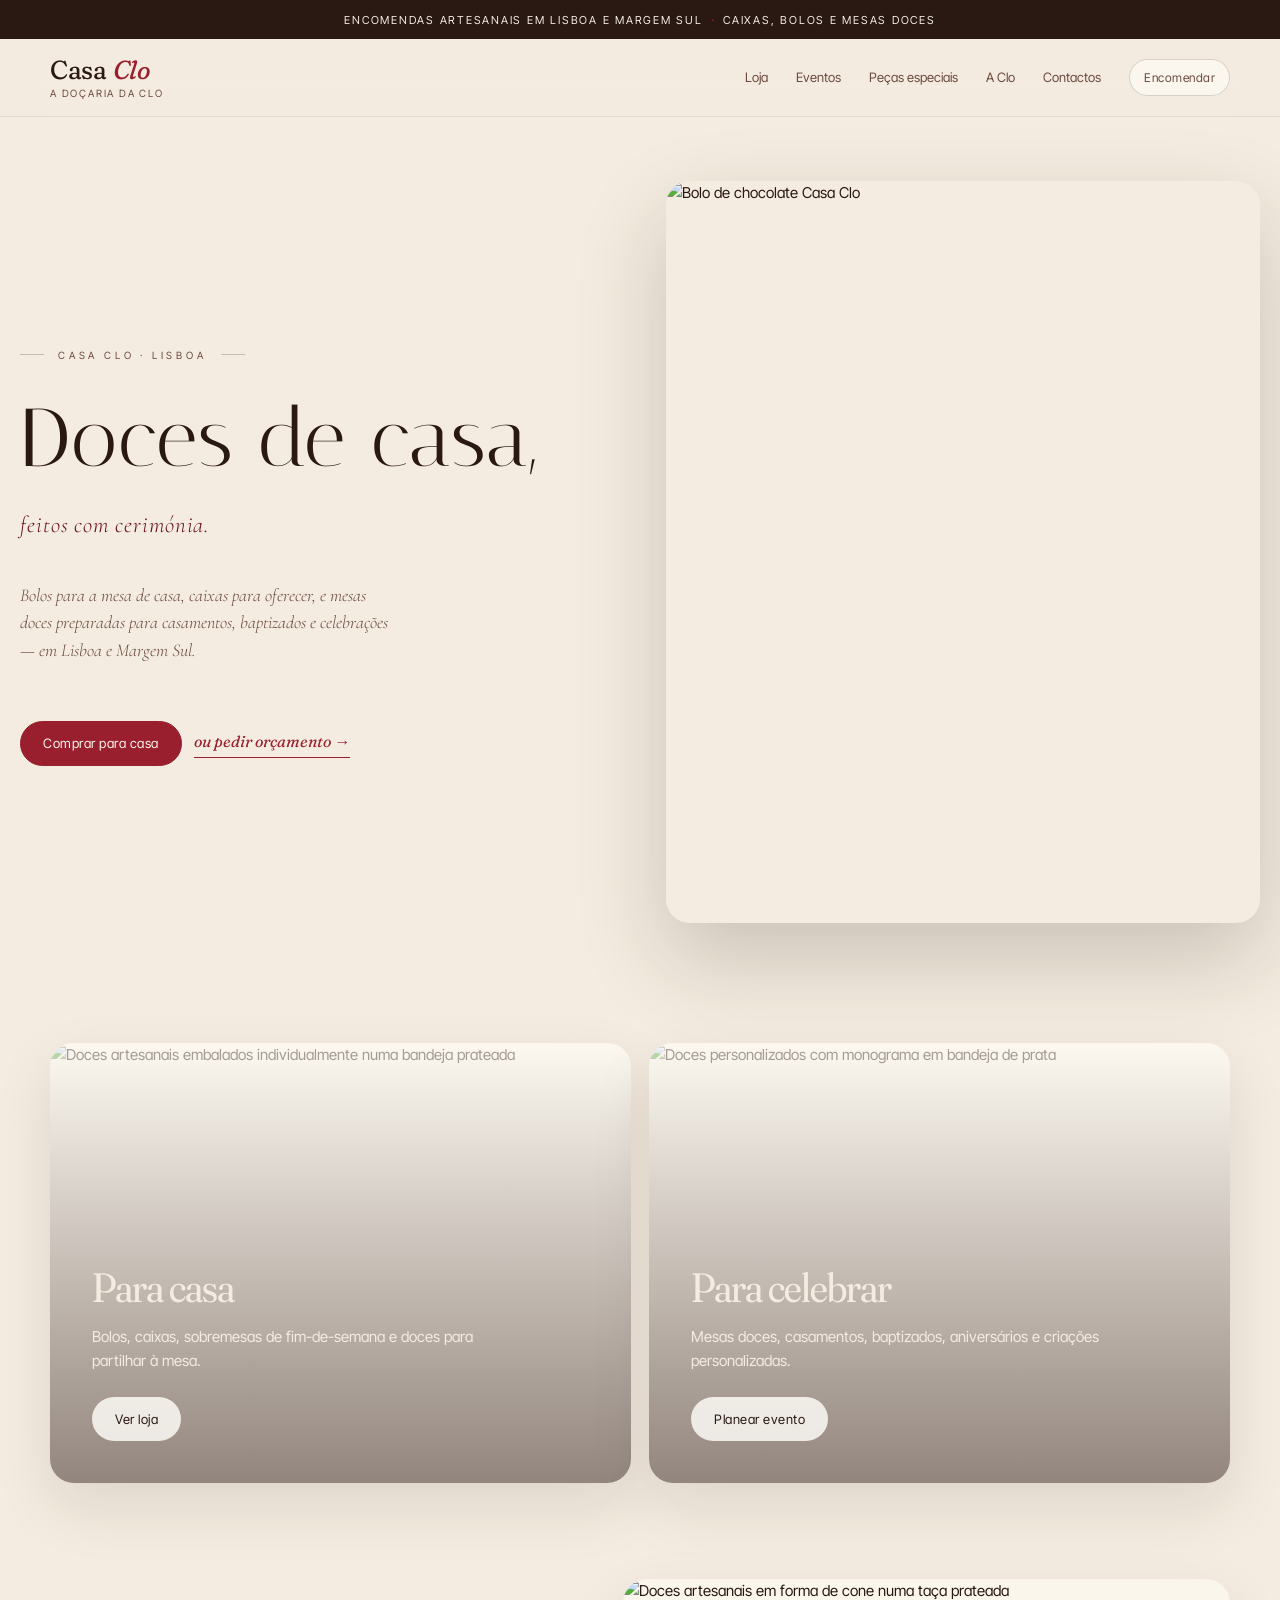
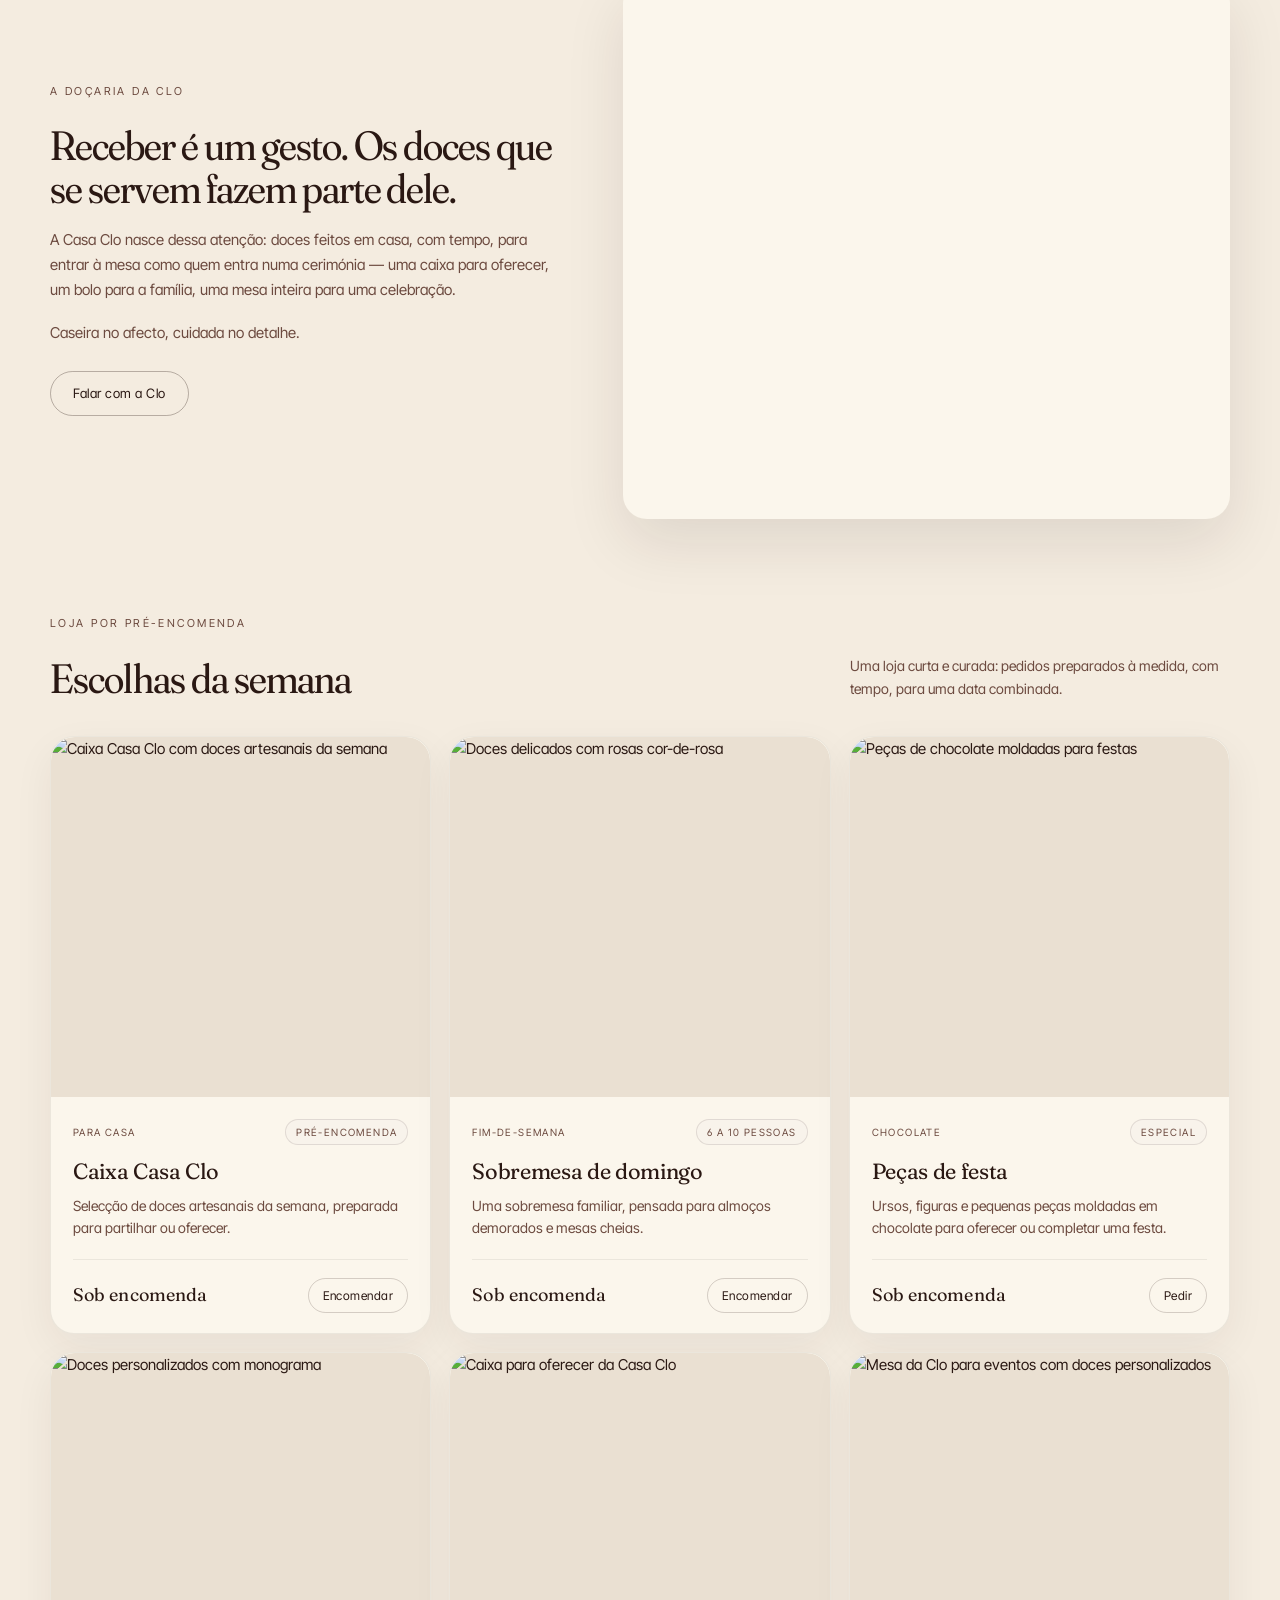
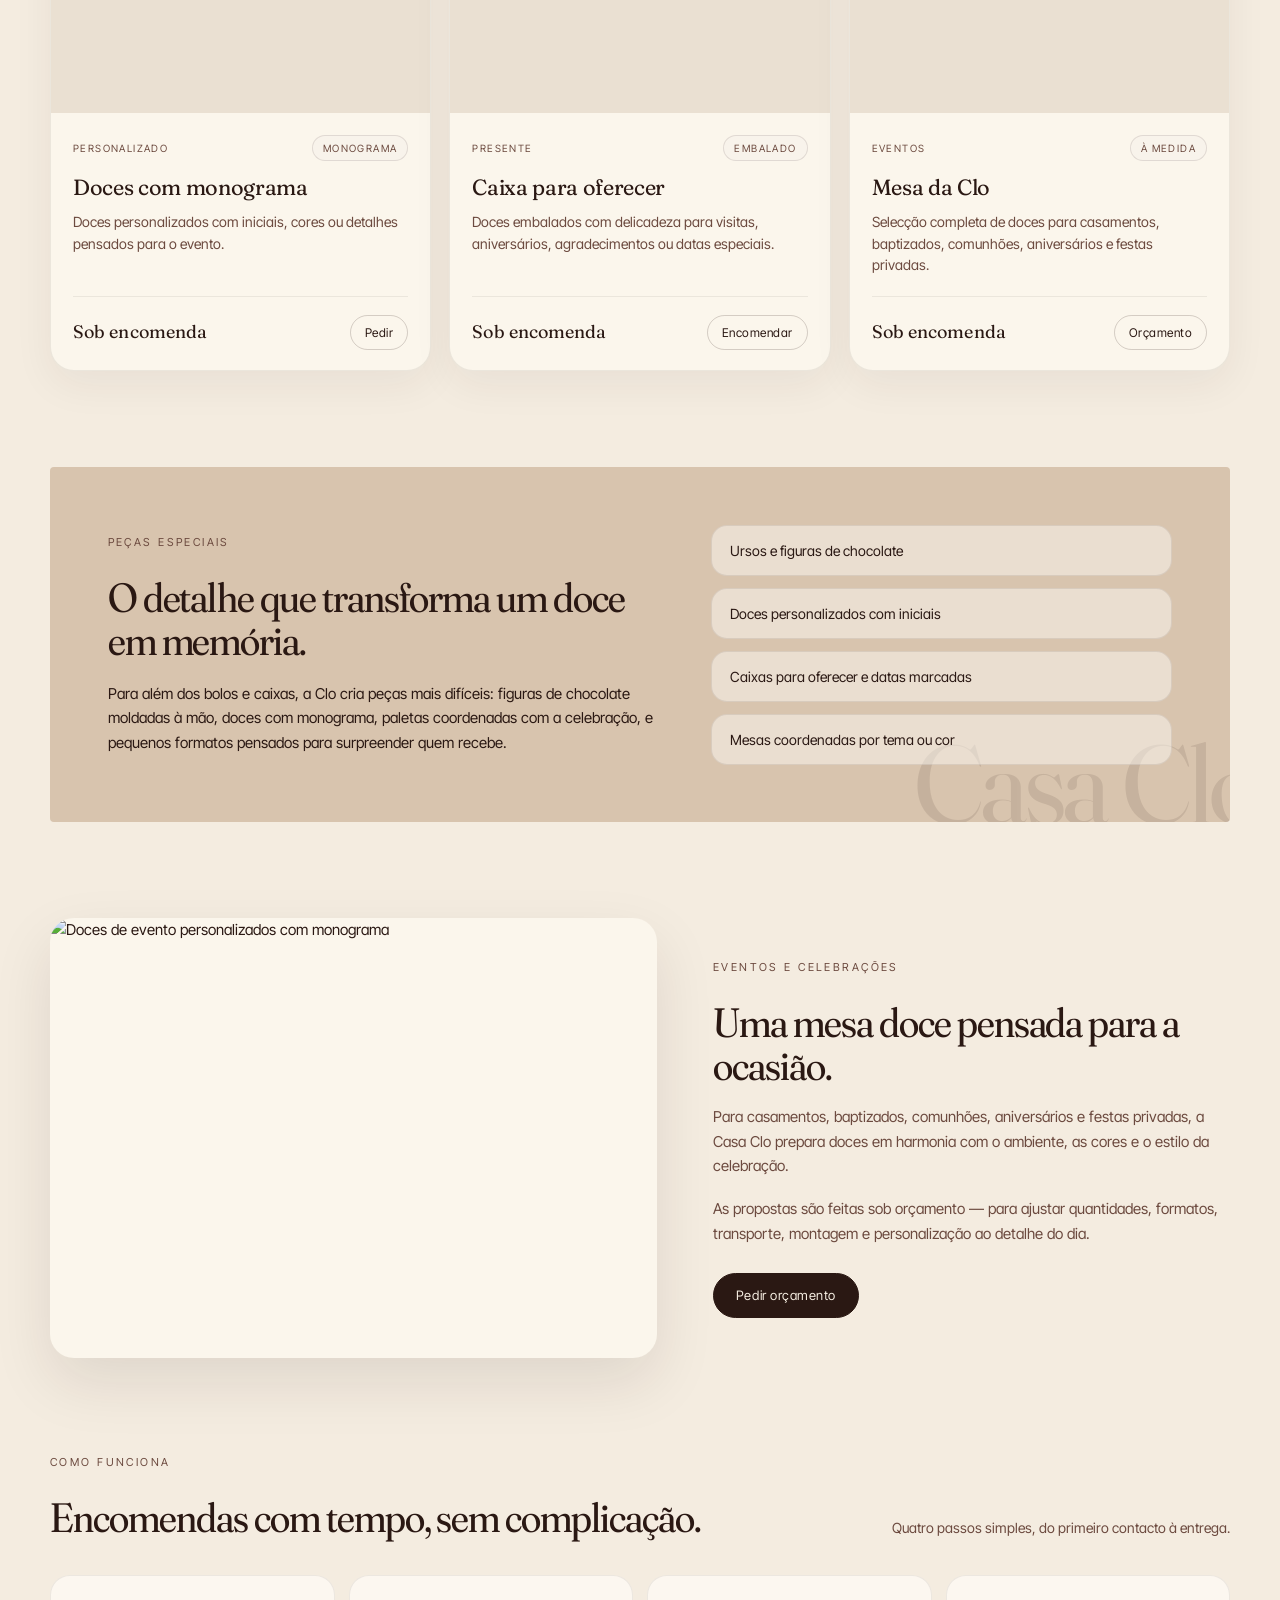
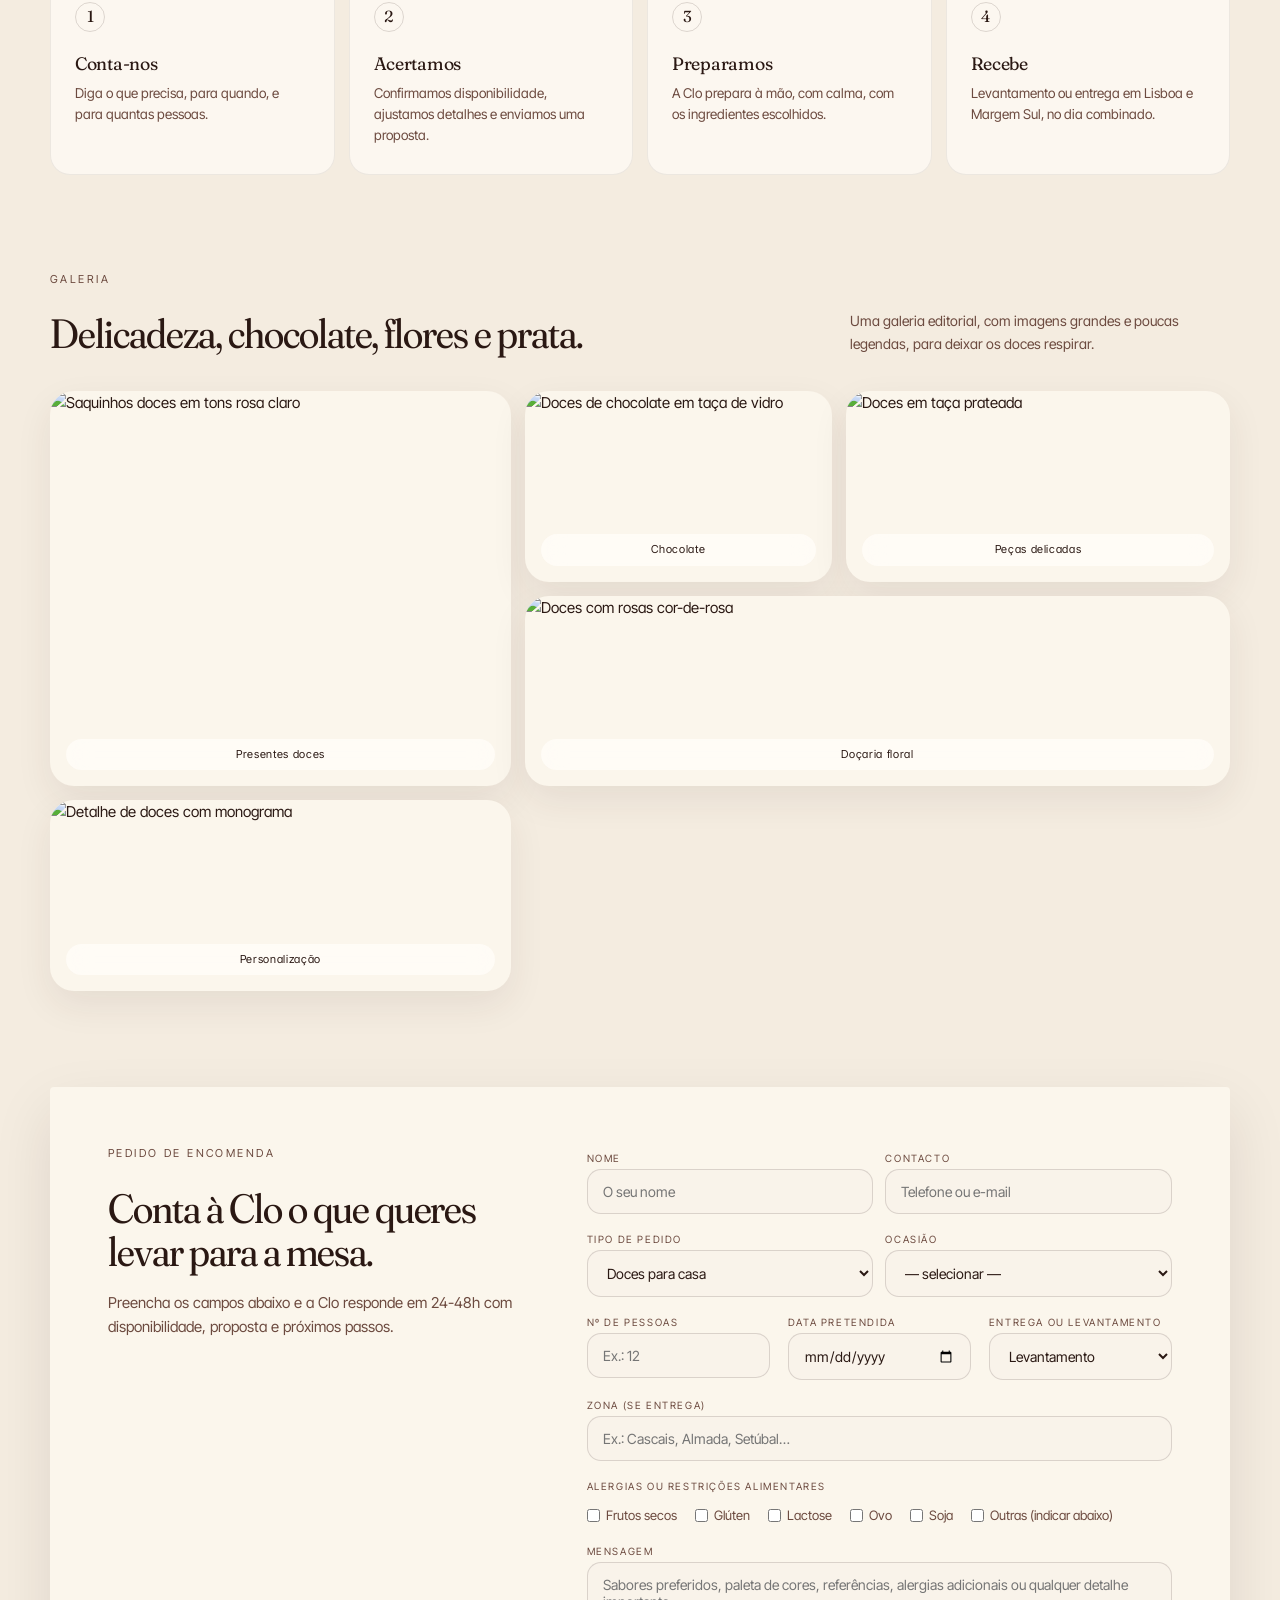
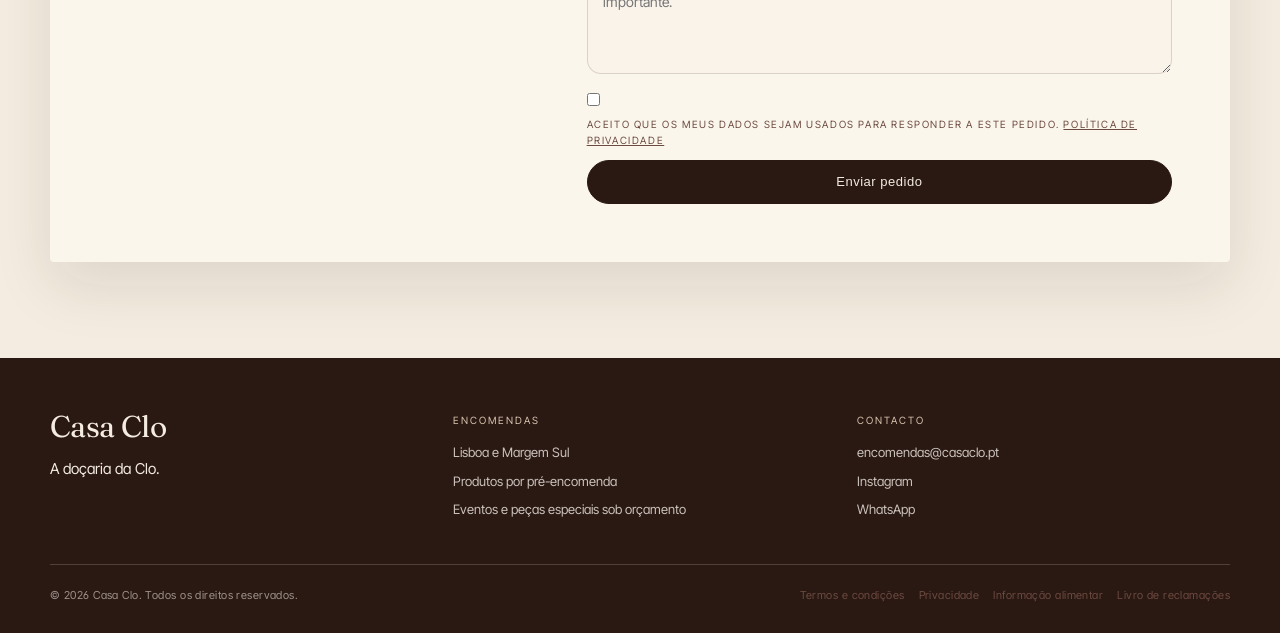
==== index.html @ b849bd3c "Add files via upload" ====
<!DOCTYPE html>
<html lang="pt-PT">
<head>
  <meta charset="utf-8">
  <meta name="viewport" content="width=device-width, initial-scale=1">
  <title>Casa Clo — Doces de casa, feitos com cerimónia</title>
  <meta name="description" content="Doces de casa, feitos com cerimónia. Bolos por encomenda, caixas para oferecer, mesas doces para casamentos e celebrações em Lisboa e Margem Sul.">

  <!-- Open Graph (partilha em redes sociais) -->
  <meta property="og:title" content="Casa Clo — Doces de casa, feitos com cerimónia">
  <meta property="og:description" content="Bolos, caixas e mesas doces preparadas com tempo, em Lisboa e Margem Sul.">
  <meta property="og:type" content="website">
  <meta property="og:image" content="images/img-01.jpg">

  <!-- Fontes (Google Fonts CDN — substitui o bundle de woff2 anterior) -->
  <link rel="preconnect" href="https://fonts.googleapis.com">
  <link rel="preconnect" href="https://fonts.gstatic.com" crossorigin>
  <link rel="stylesheet" href="https://fonts.googleapis.com/css2?family=Cormorant:ital,wght@0,300..700;1,300..700&family=Fraunces:ital,opsz,wght,SOFT@0,9..144,300..700,0..100;1,9..144,300..700,0..100&family=Inter+Tight:ital,wght@0,300..700;1,300..700&family=Italiana&display=swap">

  <!-- Folha de estilos -->
  <link rel="stylesheet" href="style.css">
</head>
<body>
  <div class="page">

    <!-- Top note: mensagem limpa e segura, sem "loja online a configurar" -->
    <div class="top-note">Encomendas artesanais em Lisboa e Margem Sul <em>·</em> caixas, bolos e mesas doces</div>

    <header>
      <nav class="nav" aria-label="Navegação principal">
        <a class="brand" href="#inicio" aria-label="Casa Clo">
          <strong>Casa <em>Clo</em></strong>
          <span>A doçaria da Clo</span>
        </a>
        <div class="menu" id="menu">
          <a href="#loja">Loja</a>
          <a href="#eventos">Eventos</a>
          <a href="#pecas">Peças especiais</a>
          <a href="#clo">A Clo</a>
          <a href="#contactos">Contactos</a>
          <a class="cart-pill" href="#contactos">Encomendar</a>
        </div>
        <button class="menu-toggle" id="menuToggle" aria-label="Abrir menu" aria-expanded="false" aria-controls="menu">Menu</button>
      </nav>
    </header>

    <main id="inicio">

      <!-- ============================================================
           HERO — novo posicionamento
           ============================================================ -->
      <section class="hero" aria-label="Casa Clo">
        <div class="hero-text">
          <div class="hero-headline">
            <div class="hero-eyebrow-row">
              <span class="rule"></span>
              <span>Casa Clo · Lisboa</span>
              <span class="rule"></span>
            </div>
            <h1>
              Doces de casa,
              <em>feitos com cerimónia.</em>
            </h1>
          </div>

          <div class="hero-body">
            <p class="hero-lead">Bolos para a mesa de casa, caixas para oferecer, e mesas doces preparadas para casamentos, baptizados e celebrações — em Lisboa e Margem Sul.</p>
            <div class="hero-actions">
              <a class="button primary" href="#loja">Comprar para casa</a>
              <a class="button link" href="#contactos">ou pedir orçamento →</a>
            </div>
          </div>
        </div>

        <div class="hero-image">
          <img alt="Bolo de chocolate Casa Clo" data-hero-img="1" src="images/img-01.jpg">
        </div>
      </section>

      <!-- ============================================================
           CAMINHOS PRINCIPAIS — Para casa / Para celebrar
           ============================================================ -->
      <section class="section intro-grid" aria-label="Caminhos principais">
        <article class="path-card">
          <img src="images/img-02.jpg" alt="Doces artesanais embalados individualmente numa bandeja prateada">
          <div class="path-content">
            <h2>Para casa</h2>
            <p>Bolos, caixas, sobremesas de fim-de-semana e doces para partilhar à mesa.</p>
            <a class="button" href="#loja">Ver loja</a>
          </div>
        </article>
        <article class="path-card">
          <img src="images/img-03.jpg" alt="Doces personalizados com monograma em bandeja de prata">
          <div class="path-content">
            <h2>Para celebrar</h2>
            <p>Mesas doces, casamentos, baptizados, aniversários e criações personalizadas.</p>
            <a class="button" href="#eventos">Planear evento</a>
          </div>
        </article>
      </section>

      <!-- ============================================================
           A CLO — texto reescrito (mais emocional, menos descritivo)
           ============================================================ -->
      <section class="section split" id="clo">
        <div class="text-block">
          <div class="eyebrow">A doçaria da Clo</div>
          <h2>Receber é um gesto. Os doces que se servem fazem parte dele.</h2>
          <p>
            A Casa Clo nasce dessa atenção: doces feitos em casa, com tempo, para entrar à mesa
            como quem entra numa cerimónia — uma caixa para oferecer, um bolo para a família,
            uma mesa inteira para uma celebração.
          </p>
          <p>
            Caseira no afecto, cuidada no detalhe.
          </p>
          <a class="button secondary" href="#contactos">Falar com a Clo</a>
        </div>
        <div class="image-frame">
          <img src="images/img-04.jpg" alt="Doces artesanais em forma de cone numa taça prateada">
        </div>
      </section>

      <!-- ============================================================
           LOJA — todos "Sob encomenda" + naming ajustado
           ============================================================ -->
      <section class="section shop" id="loja">
        <div class="section-heading">
          <div>
            <div class="eyebrow">Loja por pré-encomenda</div>
            <h2>Escolhas da semana</h2>
          </div>
          <p>
            Uma loja curta e curada: pedidos preparados à medida, com tempo, para uma data combinada.
          </p>
        </div>

        <div class="product-grid">

          <!-- Caixa Casa Clo -->
          <article class="product-card">
            <div class="product-image">
              <img src="images/img-05.jpg" alt="Caixa Casa Clo com doces artesanais da semana">
            </div>
            <div class="product-body">
              <div class="product-topline"><span>Para casa</span><span class="tag">Pré-encomenda</span></div>
              <h3>Caixa Casa Clo</h3>
              <p>Selecção de doces artesanais da semana, preparada para partilhar ou oferecer.</p>
              <div class="product-meta">
                <span class="price">Sob encomenda</span>
                <a class="mini-button" href="#contactos">Encomendar</a>
              </div>
            </div>
          </article>

          <!-- Sobremesa de domingo -->
          <article class="product-card">
            <div class="product-image">
              <img src="images/img-06.jpg" alt="Doces delicados com rosas cor-de-rosa">
            </div>
            <div class="product-body">
              <div class="product-topline"><span>Fim-de-semana</span><span class="tag">6 a 10 pessoas</span></div>
              <h3>Sobremesa de domingo</h3>
              <p>Uma sobremesa familiar, pensada para almoços demorados e mesas cheias.</p>
              <div class="product-meta">
                <span class="price">Sob encomenda</span>
                <a class="mini-button" href="#contactos">Encomendar</a>
              </div>
            </div>
          </article>

          <!-- Peças de festa (era "Peças de chocolate") -->
          <article class="product-card">
            <div class="product-image">
              <img src="images/img-07.jpg" alt="Peças de chocolate moldadas para festas">
            </div>
            <div class="product-body">
              <div class="product-topline"><span>Chocolate</span><span class="tag">Especial</span></div>
              <h3>Peças de festa</h3>
              <p>Ursos, figuras e pequenas peças moldadas em chocolate para oferecer ou completar uma festa.</p>
              <div class="product-meta">
                <span class="price">Sob encomenda</span>
                <a class="mini-button" href="#contactos">Pedir</a>
              </div>
            </div>
          </article>

          <!-- Doces com monograma -->
          <article class="product-card">
            <div class="product-image">
              <img src="images/img-08.jpg" alt="Doces personalizados com monograma">
            </div>
            <div class="product-body">
              <div class="product-topline"><span>Personalizado</span><span class="tag">Monograma</span></div>
              <h3>Doces com monograma</h3>
              <p>Doces personalizados com iniciais, cores ou detalhes pensados para o evento.</p>
              <div class="product-meta">
                <span class="price">Sob encomenda</span>
                <a class="mini-button" href="#contactos">Pedir</a>
              </div>
            </div>
          </article>

          <!-- Caixa para oferecer (era "Caixa presente") -->
          <article class="product-card">
            <div class="product-image">
              <img src="images/img-09.jpg" alt="Caixa para oferecer da Casa Clo">
            </div>
            <div class="product-body">
              <div class="product-topline"><span>Presente</span><span class="tag">Embalado</span></div>
              <h3>Caixa para oferecer</h3>
              <p>Doces embalados com delicadeza para visitas, aniversários, agradecimentos ou datas especiais.</p>
              <div class="product-meta">
                <span class="price">Sob encomenda</span>
                <a class="mini-button" href="#contactos">Encomendar</a>
              </div>
            </div>
          </article>

          <!-- Mesa da Clo (era "Mesa doce") -->
          <article class="product-card">
            <div class="product-image">
              <img src="images/img-10.jpg" alt="Mesa da Clo para eventos com doces personalizados">
            </div>
            <div class="product-body">
              <div class="product-topline"><span>Eventos</span><span class="tag">À medida</span></div>
              <h3>Mesa da Clo</h3>
              <p>Selecção completa de doces para casamentos, baptizados, comunhões, aniversários e festas privadas.</p>
              <div class="product-meta">
                <span class="price">Sob encomenda</span>
                <a class="mini-button" href="#contactos">Orçamento</a>
              </div>
            </div>
          </article>

        </div>
      </section>

      <!-- ============================================================
           PEÇAS ESPECIAIS — diferenciador estratégico
           ============================================================ -->
      <section class="section quote-card" id="pecas">
        <div>
          <div class="eyebrow">Peças especiais</div>
          <h2>O detalhe que transforma um doce em memória.</h2>
          <p>
            Para além dos bolos e caixas, a Clo cria peças mais difíceis: figuras de chocolate moldadas à mão,
            doces com monograma, paletas coordenadas com a celebração, e pequenos formatos pensados para
            surpreender quem recebe.
          </p>
        </div>
        <div class="quote-list" aria-label="Tipos de peças especiais">
          <div>Ursos e figuras de chocolate</div>
          <div>Doces personalizados com iniciais</div>
          <div>Caixas para oferecer e datas marcadas</div>
          <div>Mesas coordenadas por tema ou cor</div>
        </div>
      </section>

      <!-- ============================================================
           EVENTOS — tom mais premium ("para a ocasião")
           ============================================================ -->
      <section class="section split reverse" id="eventos">
        <div class="image-frame small">
          <img src="images/img-11.jpg" alt="Doces de evento personalizados com monograma">
        </div>
        <div class="text-block">
          <div class="eyebrow">Eventos e celebrações</div>
          <h2>Uma mesa doce pensada para a ocasião.</h2>
          <p>
            Para casamentos, baptizados, comunhões, aniversários e festas privadas, a Casa Clo prepara doces
            em harmonia com o ambiente, as cores e o estilo da celebração.
          </p>
          <p>
            As propostas são feitas sob orçamento — para ajustar quantidades, formatos, transporte,
            montagem e personalização ao detalhe do dia.
          </p>
          <a class="button primary" href="#contactos">Pedir orçamento</a>
        </div>
      </section>

      <!-- ============================================================
           PROCESSO — linguagem mais natural
           ============================================================ -->
      <section class="section process">
        <div class="section-heading">
          <div>
            <div class="eyebrow">Como funciona</div>
            <h2>Encomendas com tempo, sem complicação.</h2>
          </div>
          <p>Quatro passos simples, do primeiro contacto à entrega.</p>
        </div>
        <div class="steps">
          <article class="step">
            <span>1</span>
            <h3>Conta-nos</h3>
            <p>Diga o que precisa, para quando, e para quantas pessoas.</p>
          </article>
          <article class="step">
            <span>2</span>
            <h3>Acertamos</h3>
            <p>Confirmamos disponibilidade, ajustamos detalhes e enviamos uma proposta.</p>
          </article>
          <article class="step">
            <span>3</span>
            <h3>Preparamos</h3>
            <p>A Clo prepara à mão, com calma, com os ingredientes escolhidos.</p>
          </article>
          <article class="step">
            <span>4</span>
            <h3>Recebe</h3>
            <p>Levantamento ou entrega em Lisboa e Margem Sul, no dia combinado.</p>
          </article>
        </div>
      </section>

      <!-- ============================================================
           GALERIA
           ============================================================ -->
      <section class="section gallery" aria-label="Galeria">
        <div class="section-heading">
          <div>
            <div class="eyebrow">Galeria</div>
            <h2>Delicadeza, chocolate, flores e prata.</h2>
          </div>
          <p>Uma galeria editorial, com imagens grandes e poucas legendas, para deixar os doces respirar.</p>
        </div>
        <div class="gallery-grid">
          <figure>
            <img src="images/img-12.jpg" alt="Saquinhos doces em tons rosa claro">
            <figcaption>Presentes doces</figcaption>
          </figure>
          <figure>
            <img src="images/img-13.jpg" alt="Doces de chocolate em taça de vidro">
            <figcaption>Chocolate</figcaption>
          </figure>
          <figure>
            <img src="images/img-14.jpg" alt="Doces em taça prateada">
            <figcaption>Peças delicadas</figcaption>
          </figure>
          <figure>
            <img src="images/img-15.jpg" alt="Doces com rosas cor-de-rosa">
            <figcaption>Doçaria floral</figcaption>
          </figure>
          <figure>
            <img src="images/img-16.jpg" alt="Detalhe de doces com monograma">
            <figcaption>Personalização</figcaption>
          </figure>
        </div>
      </section>

      <!-- ============================================================
           FORMULÁRIO COMPLETO — agora com todos os campos críticos
           ============================================================ -->
      <section class="section newsletter" id="contactos">
        <div>
          <div class="eyebrow">Pedido de encomenda</div>
          <h2>Conta à Clo o que queres levar para a mesa.</h2>
          <p>
            Preencha os campos abaixo e a Clo responde em 24-48h com disponibilidade, proposta e próximos passos.
          </p>
        </div>

        <form class="form" id="orderForm">
          <!-- Linha 1: contacto -->
          <div class="form-row">
            <div>
              <label for="nome">Nome</label>
              <input id="nome" name="nome" type="text" placeholder="O seu nome" required>
            </div>
            <div>
              <label for="contacto">Contacto</label>
              <input id="contacto" name="contacto" type="text" placeholder="Telefone ou e-mail" required>
            </div>
          </div>

          <!-- Linha 2: tipo + ocasião -->
          <div class="form-row">
            <div>
              <label for="tipo">Tipo de pedido</label>
              <select id="tipo" name="tipo" required>
                <option value="casa">Doces para casa</option>
                <option value="presente">Caixa para oferecer</option>
                <option value="evento">Doces para evento</option>
                <option value="especial">Peça especial / personalizada</option>
              </select>
            </div>
            <div>
              <label for="ocasiao">Ocasião</label>
              <select id="ocasiao" name="ocasiao">
                <option value="">— selecionar —</option>
                <option>Sem ocasião específica</option>
                <option>Aniversário</option>
                <option>Casamento</option>
                <option>Baptizado / comunhão</option>
                <option>Jantar / almoço</option>
                <option>Evento corporativo</option>
                <option>Outro</option>
              </select>
            </div>
          </div>

          <!-- Linha 3 (3 colunas): nº pessoas + data + entrega -->
          <div class="form-row-3">
            <div>
              <label for="pessoas">Nº de pessoas</label>
              <input id="pessoas" name="pessoas" type="number" min="1" placeholder="Ex.: 12">
            </div>
            <div>
              <label for="data">Data pretendida</label>
              <input id="data" name="data" type="date">
            </div>
            <div>
              <label for="entrega">Entrega ou levantamento</label>
              <select id="entrega" name="entrega">
                <option>Levantamento</option>
                <option>Entrega — Lisboa</option>
                <option>Entrega — Margem Sul</option>
                <option>A combinar</option>
              </select>
            </div>
          </div>

          <!-- Zona -->
          <div>
            <label for="zona">Zona (se entrega)</label>
            <input id="zona" name="zona" type="text" placeholder="Ex.: Cascais, Almada, Setúbal…">
          </div>

          <!-- Alergias / restrições -->
          <div>
            <label>Alergias ou restrições alimentares</label>
            <div class="checkbox-group" role="group" aria-label="Alergénios a evitar">
              <label><input type="checkbox" name="alergias" value="frutos-secos"> Frutos secos</label>
              <label><input type="checkbox" name="alergias" value="gluten"> Glúten</label>
              <label><input type="checkbox" name="alergias" value="lactose"> Lactose</label>
              <label><input type="checkbox" name="alergias" value="ovo"> Ovo</label>
              <label><input type="checkbox" name="alergias" value="soja"> Soja</label>
              <label><input type="checkbox" name="alergias" value="outras"> Outras (indicar abaixo)</label>
            </div>
          </div>

          <!-- Mensagem livre -->
          <div>
            <label for="mensagem">Mensagem</label>
            <textarea id="mensagem" name="mensagem" placeholder="Sabores preferidos, paleta de cores, referências, alergias adicionais ou qualquer detalhe importante."></textarea>
          </div>

          <!-- RGPD / consentimento -->
          <div>
            <label class="checkbox-group" style="margin-top: 0;">
              <input type="checkbox" name="rgpd" required>
              <span>Aceito que os meus dados sejam usados para responder a este pedido. <a href="privacidade.html" style="text-decoration: underline;">Política de privacidade</a></span>
            </label>
          </div>

          <button type="submit" class="button primary">Enviar pedido</button>

          <p class="form-note" id="formStatus" hidden></p>
        </form>
      </section>
    </main>

    <!-- ============================================================
         FOOTER — agora com links legais (placeholders)
         ============================================================ -->
    <footer>
      <div class="footer-inner">
        <div>
          <div class="footer-brand">Casa Clo</div>
          <p>A doçaria da Clo.</p>
        </div>
        <div class="footer-col">
          <h4>Encomendas</h4>
          <p>Lisboa e Margem Sul</p>
          <p>Produtos por pré-encomenda</p>
          <p>Eventos e peças especiais sob orçamento</p>
        </div>
        <div class="footer-col">
          <h4>Contacto</h4>
          <!-- TODO: substituir pelos contactos reais -->
          <a href="mailto:encomendas@casaclo.pt">encomendas@casaclo.pt</a>
          <a href="https://instagram.com/casaclo" target="_blank" rel="noopener">Instagram</a>
          <a href="https://wa.me/351000000000" target="_blank" rel="noopener">WhatsApp</a>
        </div>
      </div>
      <div class="footer-bottom">
        <span>© <span id="year"></span> Casa Clo. Todos os direitos reservados.</span>
        <div class="footer-legal">
          <!-- TODO: criar estas páginas -->
          <a href="termos.html">Termos e condições</a>
          <a href="privacidade.html">Privacidade</a>
          <a href="info-alimentar.html">Informação alimentar</a>
          <a href="https://www.livroreclamacoes.pt/" target="_blank" rel="noopener">Livro de reclamações</a>
        </div>
      </div>
    </footer>
  </div>

  <script src="script.js"></script>
</body>
</html>
---- style.css ----
/* ============================================================
   Casa Clo — folha de estilos principal
   Paleta: creme, chocolate, champanhe, prata, cherry
   ============================================================ */

:root {
  --cream: #F4ECE0;
  --paper: #FBF6EC;
  --champagne: #D8C4AE;
  --rose: #D9A7A2;
  --rose-soft: #F2D9D5;
  --chocolate: #2A1813;
  --cocoa: #6C4A3F;
  --silver: #B8B1AA;
  --mist: #EAE0D2;
  --white: #FFFFFF;
  --cherry: #9A1F2E;
  --cherry-deep: #6B1320;
  --shadow: 0 24px 60px rgba(42, 24, 19, 0.10);
  --radius: 4px;
  --serif: "Fraunces", "Cormorant Garamond", Georgia, serif;
  --sans: "Inter Tight", -apple-system, BlinkMacSystemFont, "Segoe UI", sans-serif;
}

* {
  box-sizing: border-box;
}

html {
  scroll-behavior: smooth;
}

body {
  margin: 0;
  background: var(--cream);
  color: var(--chocolate);
  font-family: var(--sans);
  font-size: 15px;
  line-height: 1.6;
  font-feature-settings: "ss01", "cv11";
}

::selection { background: var(--cherry); color: var(--paper); }

img {
  max-width: 100%;
  display: block;
}

a {
  color: inherit;
  text-decoration: none;
}

.page {
  overflow: hidden;
}

.top-note {
  background: var(--chocolate);
  color: var(--cream);
  text-align: center;
  font-size: 11px;
  letter-spacing: 0.16em;
  text-transform: uppercase;
  padding: 9px 20px;
}

.top-note em {
  font-style: normal;
  color: var(--cherry);
  font-family: var(--serif);
  font-weight: 400;
  font-style: italic;
  letter-spacing: 0;
  text-transform: none;
  font-size: 13px;
  margin: 0 4px;
}

header {
  position: sticky;
  top: 0;
  z-index: 20;
  background: rgba(244, 236, 224, 0.85);
  backdrop-filter: blur(18px);
  border-bottom: 1px solid rgba(42, 24, 19, 0.08);
}

.nav {
  width: min(1180px, calc(100% - 36px));
  margin: 0 auto;
  display: flex;
  align-items: center;
  justify-content: space-between;
  gap: 24px;
  padding: 18px 0;
}

.brand {
  display: flex;
  flex-direction: column;
  line-height: 1;
}

.brand strong {
  font-family: var(--serif);
  font-size: 26px;
  letter-spacing: -0.01em;
  font-weight: 400;
  font-variation-settings: "opsz" 36, "SOFT" 100;
}

.brand strong em {
  font-style: italic;
  color: var(--cherry);
  font-variation-settings: "opsz" 36, "SOFT" 100;
}

.brand span {
  margin-top: 5px;
  font-size: 10px;
  letter-spacing: 0.18em;
  text-transform: uppercase;
  color: var(--cocoa);
}

.menu {
  display: flex;
  align-items: center;
  gap: 28px;
  font-size: 13px;
  color: var(--cocoa);
}

.menu a {
  position: relative;
}

.menu a:after {
  content: "";
  position: absolute;
  left: 0;
  bottom: -6px;
  width: 0;
  height: 1px;
  background: var(--cherry);
  transition: width 0.25s ease;
}

.menu a:hover:after {
  width: 100%;
}

.menu a:hover { color: var(--chocolate); }

.cart-pill {
  border: 1px solid rgba(58, 38, 32, 0.18);
  border-radius: 999px;
  padding: 8px 14px;
  font-size: 12px;
  letter-spacing: 0.04em;
  background: rgba(255, 253, 248, 0.65);
}

.mobile-menu-label {
  display: none;
  font-size: 12px;
  letter-spacing: 0.14em;
  text-transform: uppercase;
  color: var(--cocoa);
}

.section {
  width: min(1180px, calc(100% - 36px));
  margin: 0 auto;
}

.hero {
  width: min(1280px, calc(100% - 40px));
  margin: 64px auto 120px;
  display: grid;
  grid-template-columns: 1fr 1.05fr;
  gap: 80px;
  align-items: center;
  position: relative;
}

.hero-text {
  grid-column: 1;
  grid-row: 1;
  display: flex;
  flex-direction: column;
  align-items: flex-start;
  gap: 0;
  max-width: 560px;
}

.hero-headline {
  max-width: 560px;
  position: relative;
  z-index: 2;
  margin: 0 0 40px;
}

.hero-eyebrow-row {
  display: inline-flex;
  align-items: center;
  gap: 14px;
  margin-bottom: 36px;
  font-size: 10px;
  letter-spacing: 0.38em;
  text-transform: uppercase;
  color: var(--cocoa);
  white-space: nowrap;
}

.hero-eyebrow-row .rule {
  width: 24px;
  height: 1px;
  background: var(--chocolate);
  opacity: 0.22;
  display: inline-block;
}

.hero h1 {
  font-family: "Italiana", "Cormorant", "Fraunces", Georgia, serif;
  font-size: clamp(56px, 6.4vw, 104px);
  letter-spacing: 0.005em;
  line-height: 0.96;
  max-width: none;
  font-weight: 400;
  color: var(--chocolate);
  margin: 0;
  text-align: left;
}

.hero h1 em {
  font-family: "Cormorant", Georgia, serif;
  font-style: italic;
  font-weight: 300;
  font-size: 0.28em;
  letter-spacing: 0.04em;
  color: var(--cherry-deep);
  display: block;
  margin: 1.4em 0 0;
  line-height: 1.4;
  max-width: 18em;
  text-transform: lowercase;
}

.hero-body {
  display: flex;
  flex-direction: column;
  align-items: flex-start;
  gap: 24px;
  width: 100%;
  margin: 0;
  max-width: 460px;
  text-align: left;
}

.hero-lead {
  font-family: "Cormorant", Georgia, serif;
  font-style: italic;
  font-weight: 300;
  font-size: 18px;
  line-height: 1.55;
  color: var(--cocoa);
  margin: 0;
  max-width: 380px;
  text-align: left;
}

.hero-actions {
  display: flex;
  align-items: center;
  gap: 24px;
  flex-wrap: wrap;
  justify-content: flex-start;
  width: 100%;
}

.hero-actions .button {
  white-space: nowrap;
}

.hero-image {
  grid-column: 2;
  grid-row: 1;
  width: 100%;
  align-self: center;
  border-radius: 24px;
  overflow: hidden;
  aspect-ratio: 4 / 5;
  height: auto;
  min-height: 600px;
  box-shadow: 0 36px 90px rgba(42,24,19,0.20);
  position: relative;
  margin: 0;
}

.hero-image img {
  width: 100%;
  height: 100%;
  object-fit: cover;
}

.hero-image:after {
  content: none;
}

.hero-corner {
  position: absolute;
  top: 0;
  font-family: "Cormorant", Georgia, serif;
  font-style: italic;
  font-size: 13px;
  color: var(--cocoa);
  letter-spacing: 0;
}

.hero-corner.left { left: 0; }
.hero-corner.right { right: 0; }

.hero-image-caption {
  display: none;
}

/* old v3 hero-lead overridden below */

.hero-actions {
  grid-column: 1;
  display: flex;
  flex-wrap: wrap;
  gap: 10px;
  margin-top: 26px;
}

.hero-meta {
  grid-column: 1;
  margin-top: 38px;
  padding-top: 22px;
  border-top: 1px solid rgba(42,24,19,0.18);
  display: grid;
  grid-template-columns: 1fr 1fr;
  gap: 18px 28px;
  max-width: 380px;
  font-size: 12px;
  color: var(--cocoa);
  line-height: 1.5;
}

.hero-meta dt {
  font-size: 10px;
  letter-spacing: 0.18em;
  text-transform: uppercase;
  color: var(--cherry);
  margin: 0 0 4px;
  font-weight: 500;
}

.hero-meta dd {
  margin: 0;
  color: var(--chocolate);
  font-family: var(--serif);
  font-size: 17px;
  line-height: 1.25;
  font-weight: 400;
}

.hero-meta dd em {
  font-style: italic;
  color: var(--cherry);
}

.eyebrow {
  font-size: 11px;
  letter-spacing: 0.22em;
  text-transform: uppercase;
  color: var(--cocoa);
  margin-bottom: 24px;
}

h1, h2, h3 {
  margin: 0;
  font-family: var(--serif);
  font-weight: 400;
  font-variation-settings: "opsz" 144, "SOFT" 50;
  line-height: 1;
  color: var(--chocolate);
}

h2 { font-variation-settings: "opsz" 96, "SOFT" 50; }
h3 { font-variation-settings: "opsz" 36, "SOFT" 50; }

.accent {
  color: var(--cherry);
  font-style: italic;
  font-weight: 400;
  font-variation-settings: "opsz" 144, "SOFT" 100;
}

h1 {
  font-size: clamp(40px, 5.2vw, 68px);
  letter-spacing: -0.035em;
  line-height: 1.02;
  max-width: 600px;
}

h2 {
  font-size: clamp(28px, 3.2vw, 42px);
  letter-spacing: -0.025em;
  line-height: 1.05;
}

h3 {
  font-size: 22px;
  letter-spacing: -0.015em;
  line-height: 1.15;
}

.lead {
  max-width: 520px;
  margin: 22px 0 0;
  font-size: 16px;
  line-height: 1.6;
  color: var(--cocoa);
}

.hero-actions {
  display: flex;
  flex-wrap: wrap;
  gap: 12px;
  margin-top: 32px;
}

.button {
  display: inline-flex;
  align-items: center;
  justify-content: center;
  min-height: 44px;
  padding: 11px 22px;
  border-radius: 999px;
  border: 1px solid rgba(58, 38, 32, 0.20);
  font-size: 13px;
  letter-spacing: 0.04em;
  transition: transform 0.22s ease, background 0.22s ease, border-color 0.22s ease;
}

.button:hover {
  transform: translateY(-1px);
}

.button.primary {
  background: var(--chocolate);
  color: var(--cream);
  border-color: var(--chocolate);
}

.button.secondary {
  background: transparent;
  color: var(--chocolate);
  border-color: rgba(42, 24, 19, 0.30);
}

.button.link {
  border: none;
  padding: 0;
  min-height: auto;
  color: var(--cherry);
  font-family: var(--serif);
  font-style: italic;
  font-size: 16px;
  letter-spacing: 0;
  text-transform: none;
  border-bottom: 1px solid var(--cherry);
  border-radius: 0;
  padding-bottom: 2px;
}

.hero-actions .button.primary {
  background: var(--cherry);
  color: var(--paper);
  border-color: var(--cherry);
}

.intro-grid {
  display: grid;
  grid-template-columns: 1fr 1fr;
  gap: 18px;
  margin-bottom: 96px;
}

.path-card {
  min-height: 440px;
  border-radius: 24px;
  overflow: hidden;
  position: relative;
  background: var(--paper);
  box-shadow: var(--shadow);
}

.path-card img {
  position: absolute;
  inset: 0;
  width: 100%;
  height: 100%;
  object-fit: cover;
  opacity: 0.62;
  transition: transform 0.45s ease, opacity 0.45s ease;
}

.path-card:hover img {
  transform: scale(1.04);
  opacity: 0.72;
}

.path-card:after {
  content: "";
  position: absolute;
  inset: 0;
  background: linear-gradient(180deg, rgba(255,253,248,0.34), rgba(58,38,32,0.54));
}

.path-content {
  position: absolute;
  inset: auto 0 0;
  padding: 42px;
  color: var(--cream);
  z-index: 1;
}

.path-content h2,
.path-content p {
  color: var(--cream);
}

.path-content p {
  max-width: 430px;
  margin: 16px 0 24px;
}

.path-content .button {
  background: rgba(255, 253, 248, 0.82);
  color: var(--chocolate);
  border-color: transparent;
}

.split {
  display: grid;
  grid-template-columns: 0.92fr 1.08fr;
  gap: 56px;
  align-items: center;
  margin-bottom: 96px;
}

.split.reverse {
  grid-template-columns: 1.08fr 0.92fr;
}

.text-block p {
  color: var(--cocoa);
  font-size: 15px;
  line-height: 1.65;
  margin: 18px 0 0;
}

.text-block .button {
  margin-top: 26px;
}

.image-frame {
  position: relative;
  border-radius: 24px;
  overflow: hidden;
  box-shadow: var(--shadow);
  background: var(--paper);
  min-height: 540px;
}

.image-frame img {
  width: 100%;
  height: 100%;
  min-height: 540px;
  object-fit: cover;
}

.image-frame.small {
  min-height: 440px;
}

.image-frame.small img {
  min-height: 440px;
}

.section-heading {
  display: flex;
  justify-content: space-between;
  align-items: end;
  gap: 24px;
  margin-bottom: 36px;
}

.section-heading p {
  max-width: 380px;
  margin: 0;
  font-size: 14px;
  color: var(--cocoa);
}

.shop {
  margin-bottom: 96px;
}

.product-grid {
  display: grid;
  grid-template-columns: repeat(3, 1fr);
  gap: 18px;
}

.product-card {
  background: var(--paper);
  border: 1px solid rgba(58, 38, 32, 0.08);
  border-radius: 24px;
  overflow: hidden;
  box-shadow: 0 14px 40px rgba(58, 38, 32, 0.06);
  display: flex;
  flex-direction: column;
  min-height: 100%;
}

.product-image {
  height: 360px;
  overflow: hidden;
  border-radius: 24px 24px 0 0;
  background: var(--mist);
}

.product-image img {
  width: 100%;
  height: 100%;
  object-fit: cover;
  transition: transform 0.45s ease;
}

.product-card:hover .product-image img {
  transform: scale(1.04);
}

.product-body {
  padding: 22px 22px 20px;
  display: flex;
  flex-direction: column;
  flex: 1;
}

.product-topline {
  display: flex;
  justify-content: space-between;
  align-items: center;
  gap: 14px;
  margin-bottom: 14px;
  font-size: 10px;
  color: var(--cocoa);
  letter-spacing: 0.14em;
  text-transform: uppercase;
}

.tag {
  border: 1px solid rgba(58, 38, 32, 0.12);
  border-radius: 999px;
  padding: 4px 10px;
  white-space: nowrap;
  background: rgba(247, 241, 234, 0.72);
}

.product-body h3 {
  font-size: 22px;
  line-height: 1.1;
}

.product-body p {
  color: var(--cocoa);
  font-size: 14px;
  line-height: 1.55;
  margin: 12px 0 20px;
}

.product-meta {
  margin-top: auto;
  padding-top: 18px;
  border-top: 1px solid rgba(58, 38, 32, 0.08);
  display: flex;
  justify-content: space-between;
  gap: 18px;
  align-items: center;
}

.price {
  font-family: var(--serif);
  font-size: 18px;
  letter-spacing: 0.005em;
  color: var(--chocolate);
}

.mini-button {
  border: 1px solid rgba(58, 38, 32, 0.20);
  border-radius: 999px;
  padding: 7px 14px;
  font-size: 12px;
  letter-spacing: 0.04em;
  background: transparent;
}

.quote-card {
  background: var(--champagne);
  border-radius: var(--radius);
  padding: clamp(36px, 4.5vw, 60px);
  margin-bottom: 96px;
  display: grid;
  grid-template-columns: 1.1fr 0.9fr;
  gap: 40px;
  align-items: center;
  color: var(--chocolate);
  position: relative;
  overflow: hidden;
}

.quote-card:before {
  content: "Casa Clo";
  position: absolute;
  right: -30px;
  bottom: -16px;
  font-family: var(--serif);
  font-size: 110px;
  line-height: 1;
  letter-spacing: -0.03em;
  opacity: 0.10;
  white-space: nowrap;
}

.quote-card p {
  margin: 20px 0 0;
  max-width: 560px;
  font-size: 15px;
  line-height: 1.65;
  color: var(--chocolate);
}

.quote-list {
  display: grid;
  gap: 12px;
  position: relative;
  z-index: 1;
}

.quote-list div {
  background: rgba(255, 253, 248, 0.46);
  border: 1px solid rgba(58, 38, 32, 0.10);
  border-radius: 16px;
  padding: 14px 18px;
  font-size: 14px;
  line-height: 1.5;
}

.process {
  margin-bottom: 96px;
}

.steps {
  display: grid;
  grid-template-columns: repeat(4, 1fr);
  gap: 14px;
  margin-top: 30px;
}

.step {
  background: rgba(255, 253, 248, 0.68);
  border: 1px solid rgba(58, 38, 32, 0.08);
  border-radius: 20px;
  padding: 26px 24px 28px;
}

.step span {
  display: inline-flex;
  width: 30px;
  height: 30px;
  align-items: center;
  justify-content: center;
  border: 1px solid rgba(58, 38, 32, 0.16);
  border-radius: 50%;
  font-family: var(--serif);
  font-size: 16px;
  margin-bottom: 22px;
}

.step h3 {
  font-size: 18px;
  margin-bottom: 8px;
}

.step p {
  margin: 0;
  color: var(--cocoa);
  font-size: 13.5px;
  line-height: 1.55;
}

.gallery {
  margin-bottom: 96px;
}

.gallery-grid {
  display: grid;
  grid-template-columns: 1.2fr 0.8fr 1fr;
  gap: 14px;
  min-height: 600px;
}

.gallery-grid figure {
  margin: 0;
  position: relative;
  border-radius: 24px;
  overflow: hidden;
  overflow: hidden;
  border-radius: 24px;
  background: var(--paper);
  box-shadow: 0 14px 36px rgba(58, 38, 32, 0.08);
}

.gallery-grid figure:first-child {
  grid-row: span 2;
}

.gallery-grid figure:nth-child(4) {
  grid-column: span 2;
}

.gallery-grid img {
  width: 100%;
  height: 100%;
  object-fit: cover;
}

.gallery-grid figcaption {
  position: absolute;
  left: 16px;
  right: 16px;
  bottom: 16px;
  background: rgba(255, 253, 248, 0.82);
  backdrop-filter: blur(12px);
  border-radius: 999px;
  padding: 7px 12px;
  font-size: 11px;
  letter-spacing: 0.06em;
  color: var(--chocolate);
  text-align: center;
}

.newsletter {
  background: var(--paper);
  border-radius: var(--radius);
  padding: clamp(36px, 5vw, 58px);
  margin-bottom: 96px;
  display: grid;
  grid-template-columns: 0.85fr 1.15fr;
  gap: 46px;
  align-items: start;
  box-shadow: var(--shadow);
}

.newsletter p {
  color: var(--cocoa);
  margin: 18px 0 0;
}

.form {
  display: grid;
  gap: 12px;
}

.form-row {
  display: grid;
  grid-template-columns: 1fr 1fr;
  gap: 12px;
}

label {
  font-size: 10px;
  letter-spacing: 0.16em;
  text-transform: uppercase;
  color: var(--cocoa);
}

input, select, textarea {
  width: 100%;
  border: 1px solid rgba(58, 38, 32, 0.16);
  background: rgba(247, 241, 234, 0.55);
  color: var(--chocolate);
  border-radius: 14px;
  padding: 13px 15px;
  font-family: var(--sans);
  font-size: 14px;
  outline: none;
}

textarea {
  min-height: 112px;
  resize: vertical;
}

.form-note {
  font-size: 12px;
  color: var(--cocoa);
  margin: 0;
}

footer {
  background: var(--chocolate);
  color: var(--cream);
  padding: 54px 0 28px;
}

.footer-inner {
  width: min(1180px, calc(100% - 36px));
  margin: 0 auto;
  display: grid;
  grid-template-columns: 1fr 1fr 1fr;
  gap: 30px;
}

.footer-brand {
  font-family: var(--serif);
  font-size: 30px;
  line-height: 1;
  letter-spacing: -0.02em;
}

.footer-col h4 {
  margin: 0 0 14px;
  font-size: 10px;
  letter-spacing: 0.20em;
  text-transform: uppercase;
  color: var(--champagne);
  font-weight: 400;
}

.footer-col p,
.footer-col a {
  margin: 0 0 8px;
  font-size: 13px;
  color: rgba(247, 241, 234, 0.78);
  display: block;
}

.footer-bottom {
  width: min(1180px, calc(100% - 36px));
  margin: 36px auto 0;
  padding-top: 22px;
  border-top: 1px solid rgba(247, 241, 234, 0.18);
  font-size: 11px;
  letter-spacing: 0.04em;
  color: rgba(247, 241, 234, 0.56);
  display: flex;
  justify-content: space-between;
  gap: 20px;
  flex-wrap: wrap;
}

@media (max-width: 760px) {
  .menu {
    display: none;
  }
  .mobile-menu-label {
    display: block;
  }
  .hero,
  .intro-grid,
  .split,
  .split.reverse,
  .quote-card,
  .newsletter {
    grid-template-columns: 1fr;
  }
  .hero {
    min-height: auto;
  }
  .hero {
    grid-template-columns: 1fr;
    gap: 32px;
  }
  .hero-image {
    grid-column: 1;
    grid-row: auto;
    min-height: 460px;
    max-height: none;
  }
  .hero-body {
    grid-template-columns: 1fr;
  }
  .product-grid {
    grid-template-columns: repeat(2, 1fr);
  }
  .steps {
    grid-template-columns: repeat(2, 1fr);
  }
  .gallery-grid {
    grid-template-columns: 1fr 1fr;
  }
  .gallery-grid figure:first-child,
  .gallery-grid figure:nth-child(4) {
    grid-row: auto;
    grid-column: auto;
  }
  .footer-inner {
    grid-template-columns: 1fr;
  }
}

@media (max-width: 640px) {
  .top-note {
    font-size: 10px;
    line-height: 1.5;
  }
  .nav {
    width: min(100% - 24px, 1180px);
  }
  .brand strong {
    font-size: 24px;
  }
  .hero {
    width: min(100% - 18px, 1240px);
    margin-top: 12px;
    margin-bottom: 62px;
    gap: 12px;
  }
  .hero-copy {
    padding: 36px 24px;
  }
  .hero-copy:before {
    display: none;
  }
  h1 {
    font-size: 38px;
  }
  .lead {
    font-size: 15px;
  }
  .section {
    width: min(100% - 24px, 1180px);
  }
  .intro-grid,
  .split,
  .shop,
  .quote-card,
  .process,
  .gallery,
  .newsletter {
    margin-bottom: 64px;
  }
  .path-card {
    min-height: 360px;
  }
  .path-content {
    padding: 28px;
  }
  .product-grid,
  .steps,
  .gallery-grid,
  .form-row {
    grid-template-columns: 1fr;
  }
  .section-heading {
    display: block;
  }
  .section-heading p {
    margin-top: 16px;
  }
  .product-image {
    height: 320px;
  }
  .image-frame,
  .image-frame img {
    min-height: 420px;
  }
  .footer-bottom {
    display: block;
  }
}

/* ============================================================
   Adições: menu mobile funcional + melhorias
   ============================================================ */

/* Botão hambúrguer (visível só no mobile) */
.menu-toggle {
  display: none;
  background: none;
  border: 1px solid rgba(42, 24, 19, 0.18);
  padding: 8px 14px;
  font-family: var(--sans);
  font-size: 12px;
  letter-spacing: 0.16em;
  text-transform: uppercase;
  color: var(--chocolate);
  cursor: pointer;
  border-radius: var(--radius);
}

.menu-toggle:hover {
  background: rgba(42, 24, 19, 0.04);
}

/* Mobile (≤ 760px) */
@media (max-width: 760px) {
  .menu-toggle {
    display: inline-block;
  }
  .mobile-menu-label {
    display: none;
  }
  .menu {
    display: none;
    position: absolute;
    top: 100%;
    left: 0;
    right: 0;
    flex-direction: column;
    align-items: stretch;
    gap: 0;
    background: var(--cream);
    padding: 18px 24px 28px;
    border-bottom: 1px solid rgba(42, 24, 19, 0.08);
    box-shadow: var(--shadow);
  }
  .menu.is-open {
    display: flex;
  }
  .menu a {
    padding: 14px 0;
    font-size: 15px;
    border-bottom: 1px solid rgba(42, 24, 19, 0.06);
  }
  .menu a:last-child {
    border-bottom: none;
  }
  .menu a:after {
    display: none;
  }
  .cart-pill {
    margin-top: 10px;
  }
}

/* Linhas extra do formulário (campos novos) */
.form-row-3 {
  display: grid;
  grid-template-columns: 1fr 1fr 1fr;
  gap: 18px;
}
@media (max-width: 600px) {
  .form-row-3 {
    grid-template-columns: 1fr;
  }
}

/* Lista de alergénios em horizontal */
.checkbox-group {
  display: flex;
  flex-wrap: wrap;
  gap: 10px 18px;
  margin-top: 8px;
}
.checkbox-group label {
  display: inline-flex;
  align-items: center;
  gap: 6px;
  font-size: 13px;
  font-weight: 400;
  color: var(--cocoa);
  cursor: pointer;
  text-transform: none;
  letter-spacing: 0;
}
.checkbox-group input {
  width: auto;
  margin: 0;
}

/* Footer: links legais */
.footer-legal {
  display: flex;
  flex-wrap: wrap;
  gap: 14px;
}
.footer-legal a {
  color: var(--cocoa);
  text-decoration: underline;
  text-decoration-color: rgba(42, 24, 19, 0.2);
  text-underline-offset: 3px;
}
.footer-legal a:hover {
  color: var(--cherry);
}
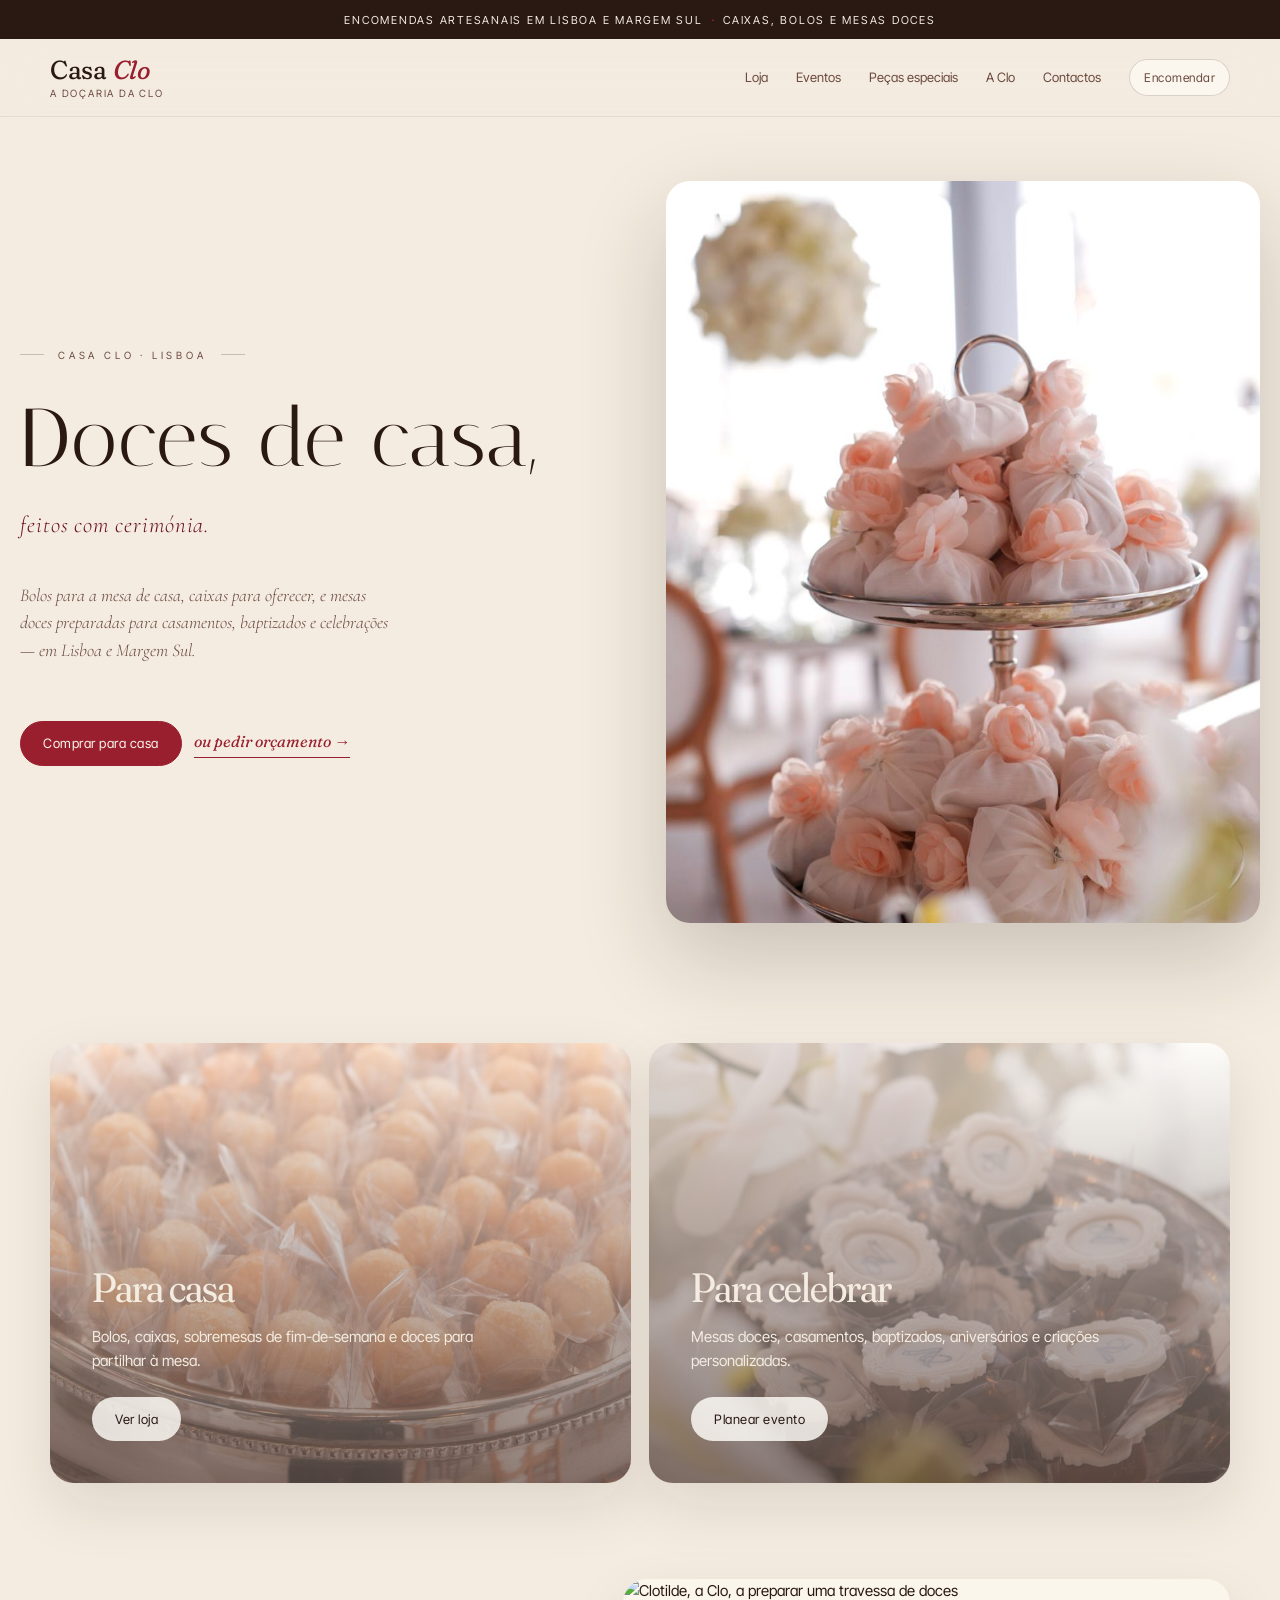
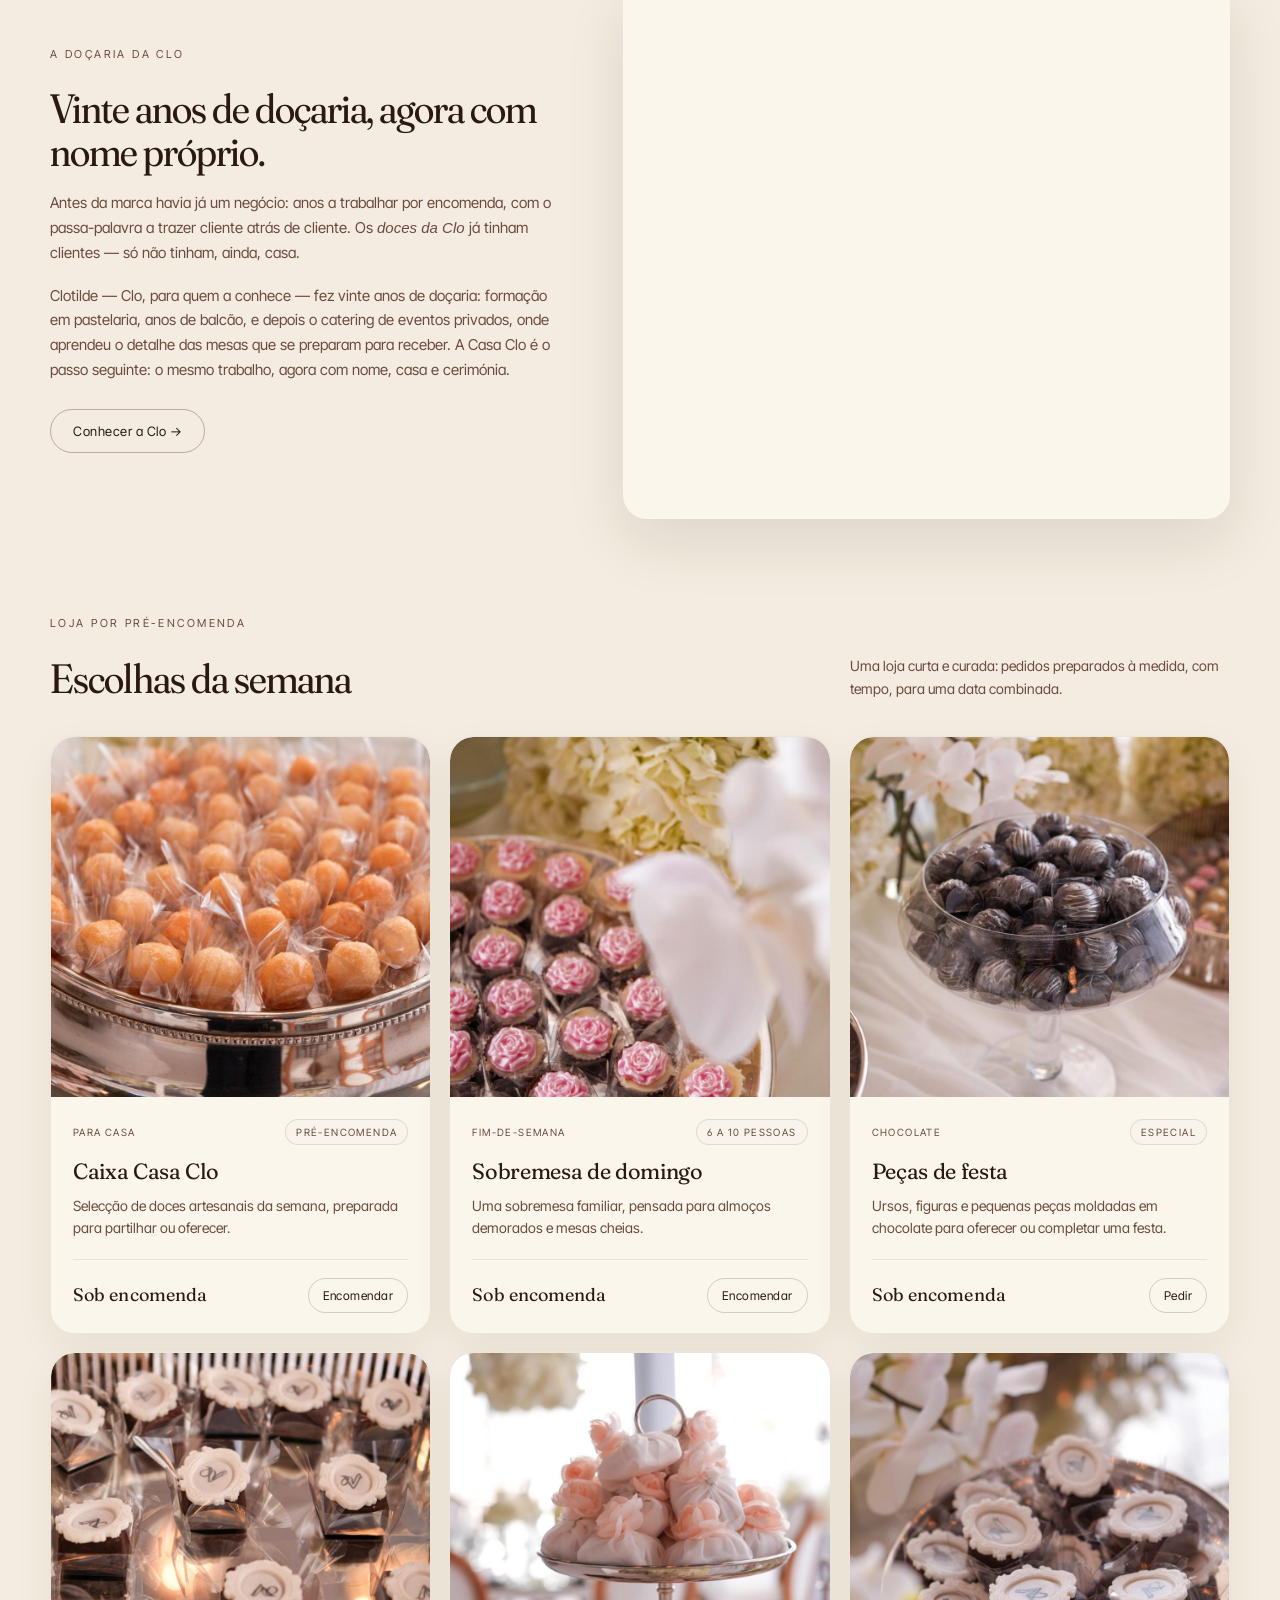
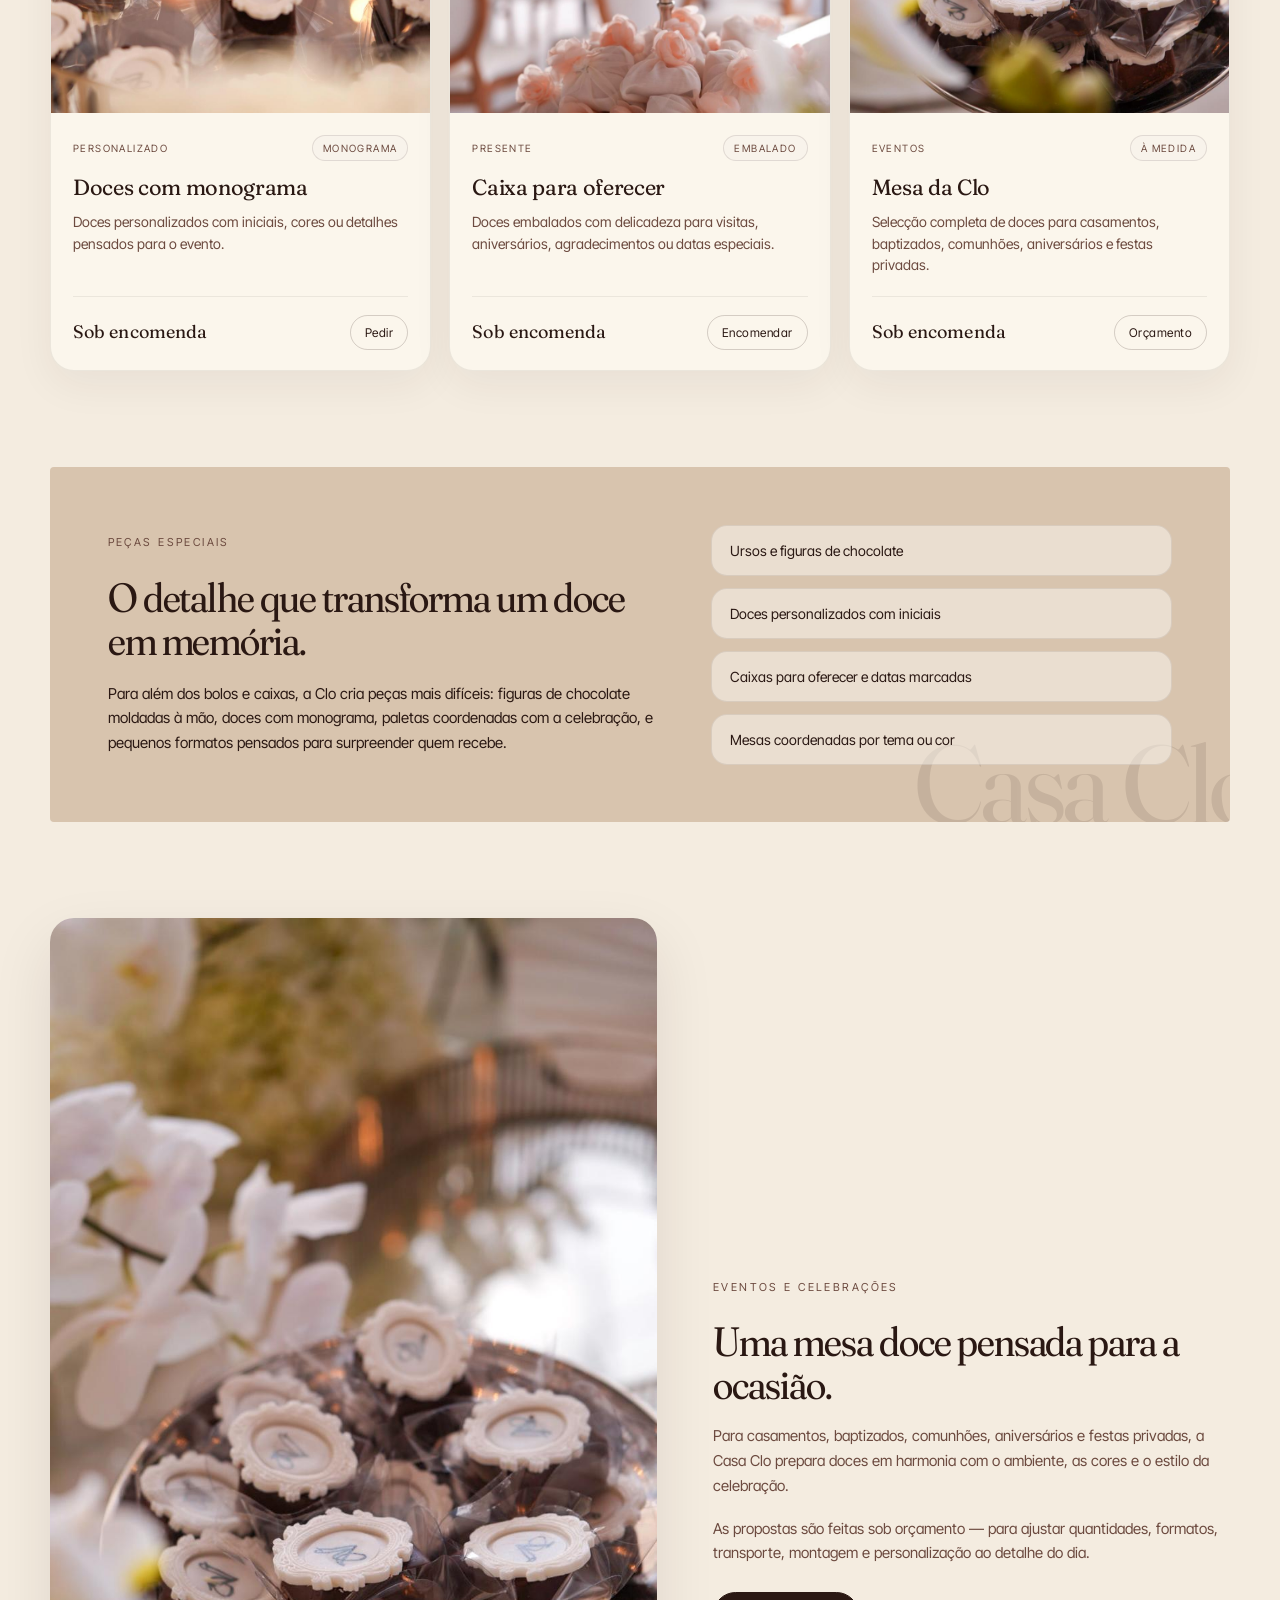
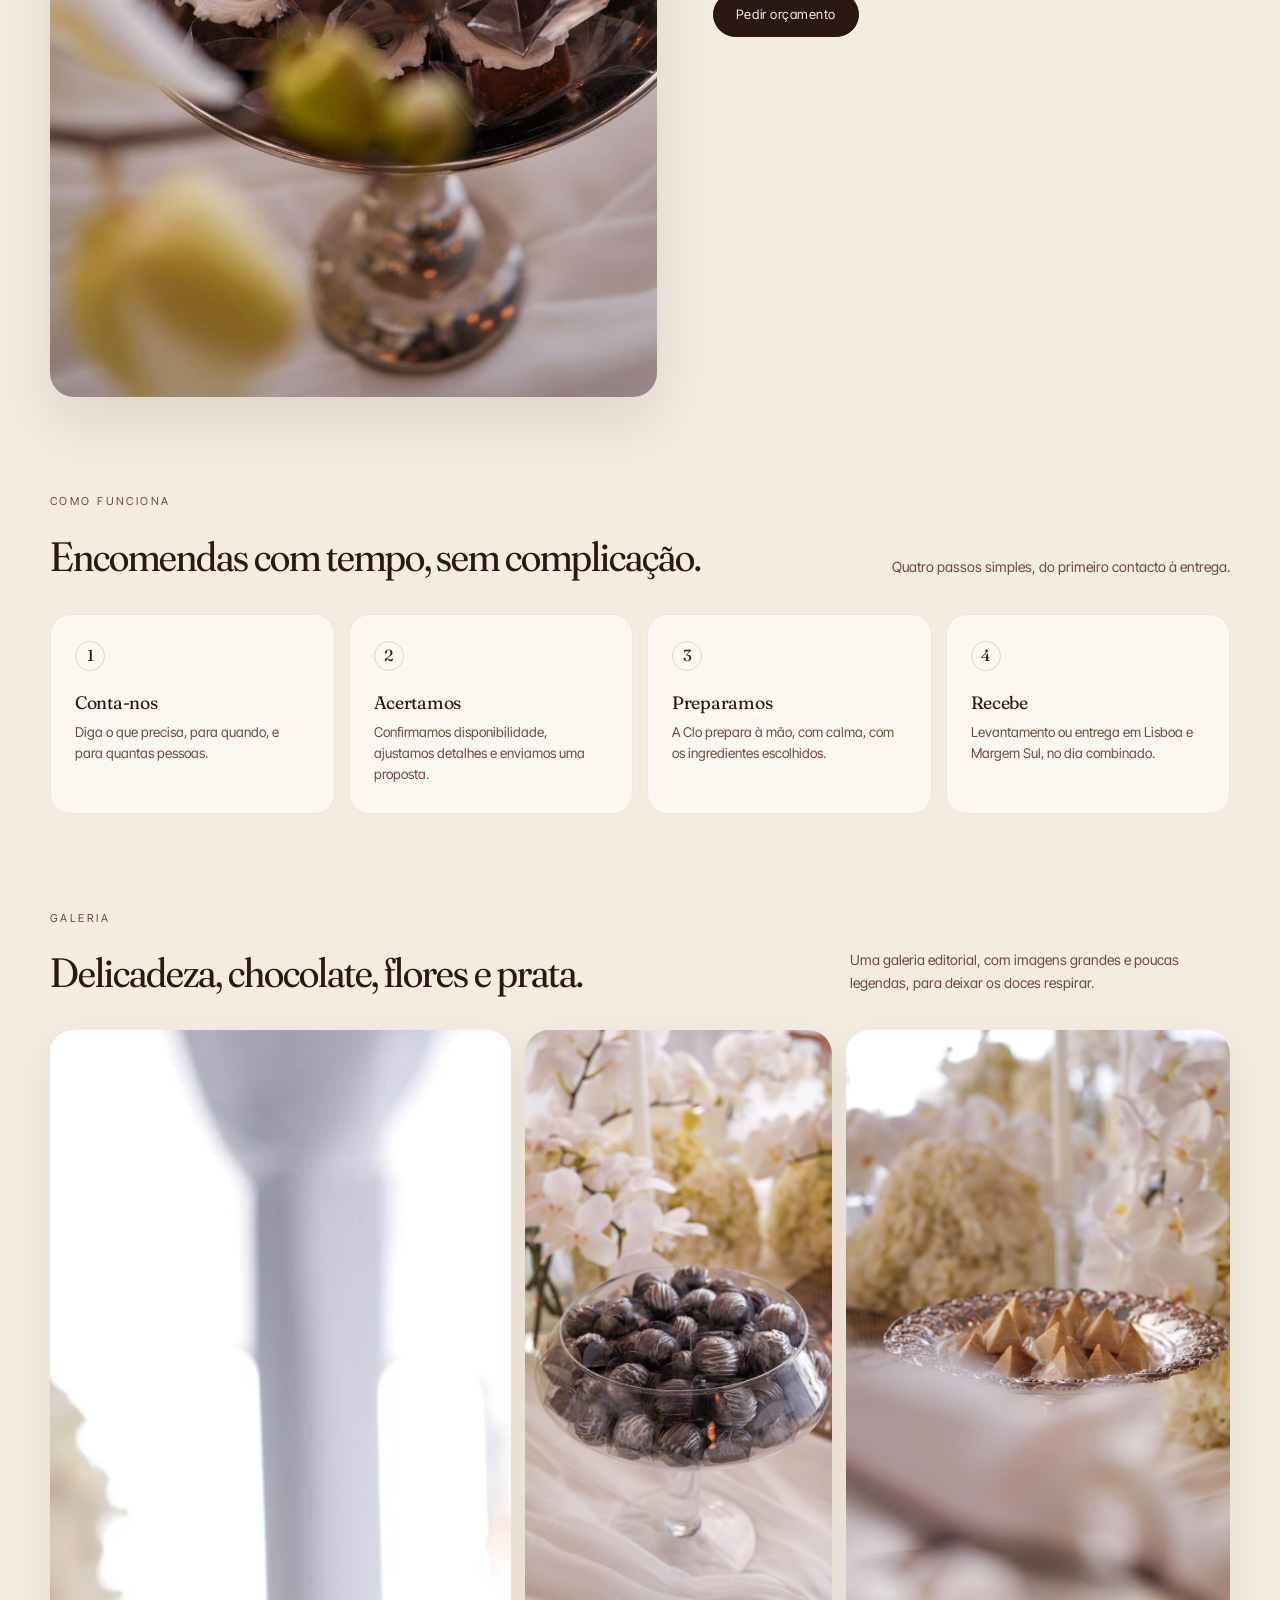
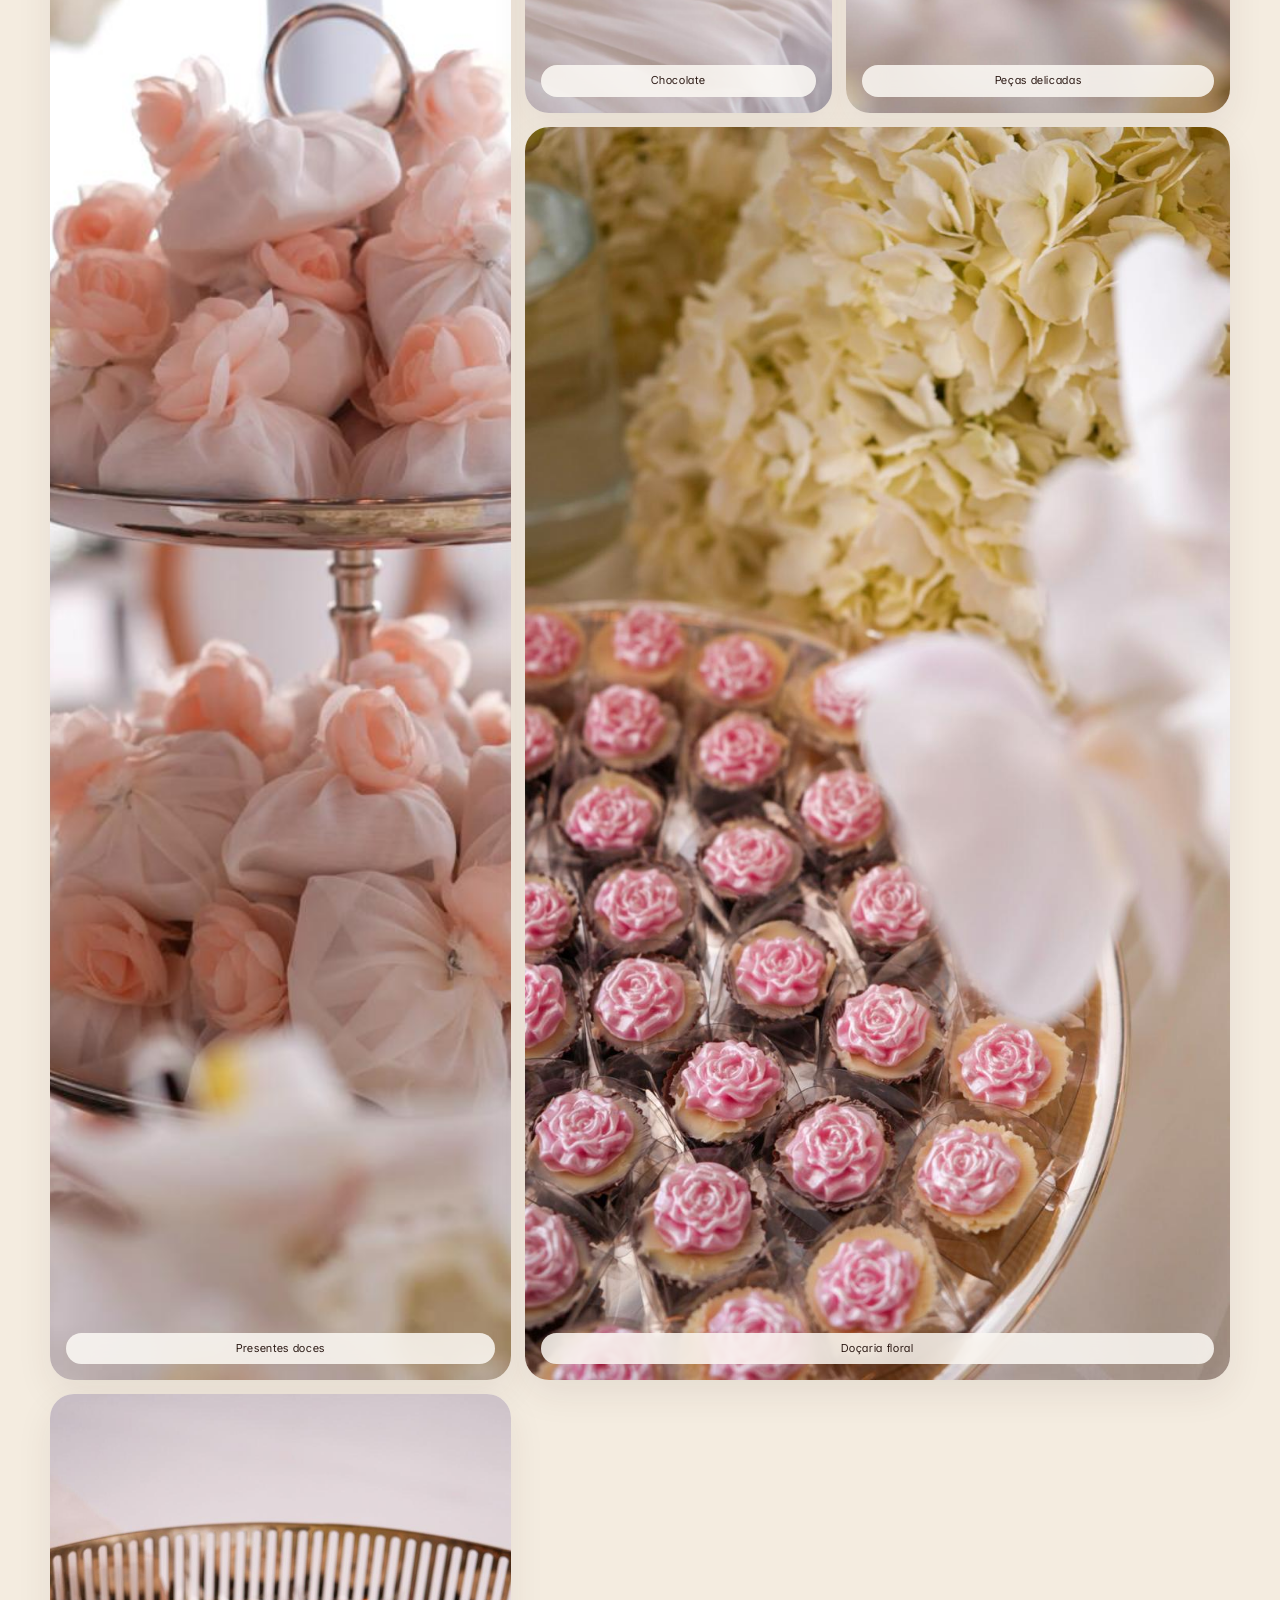
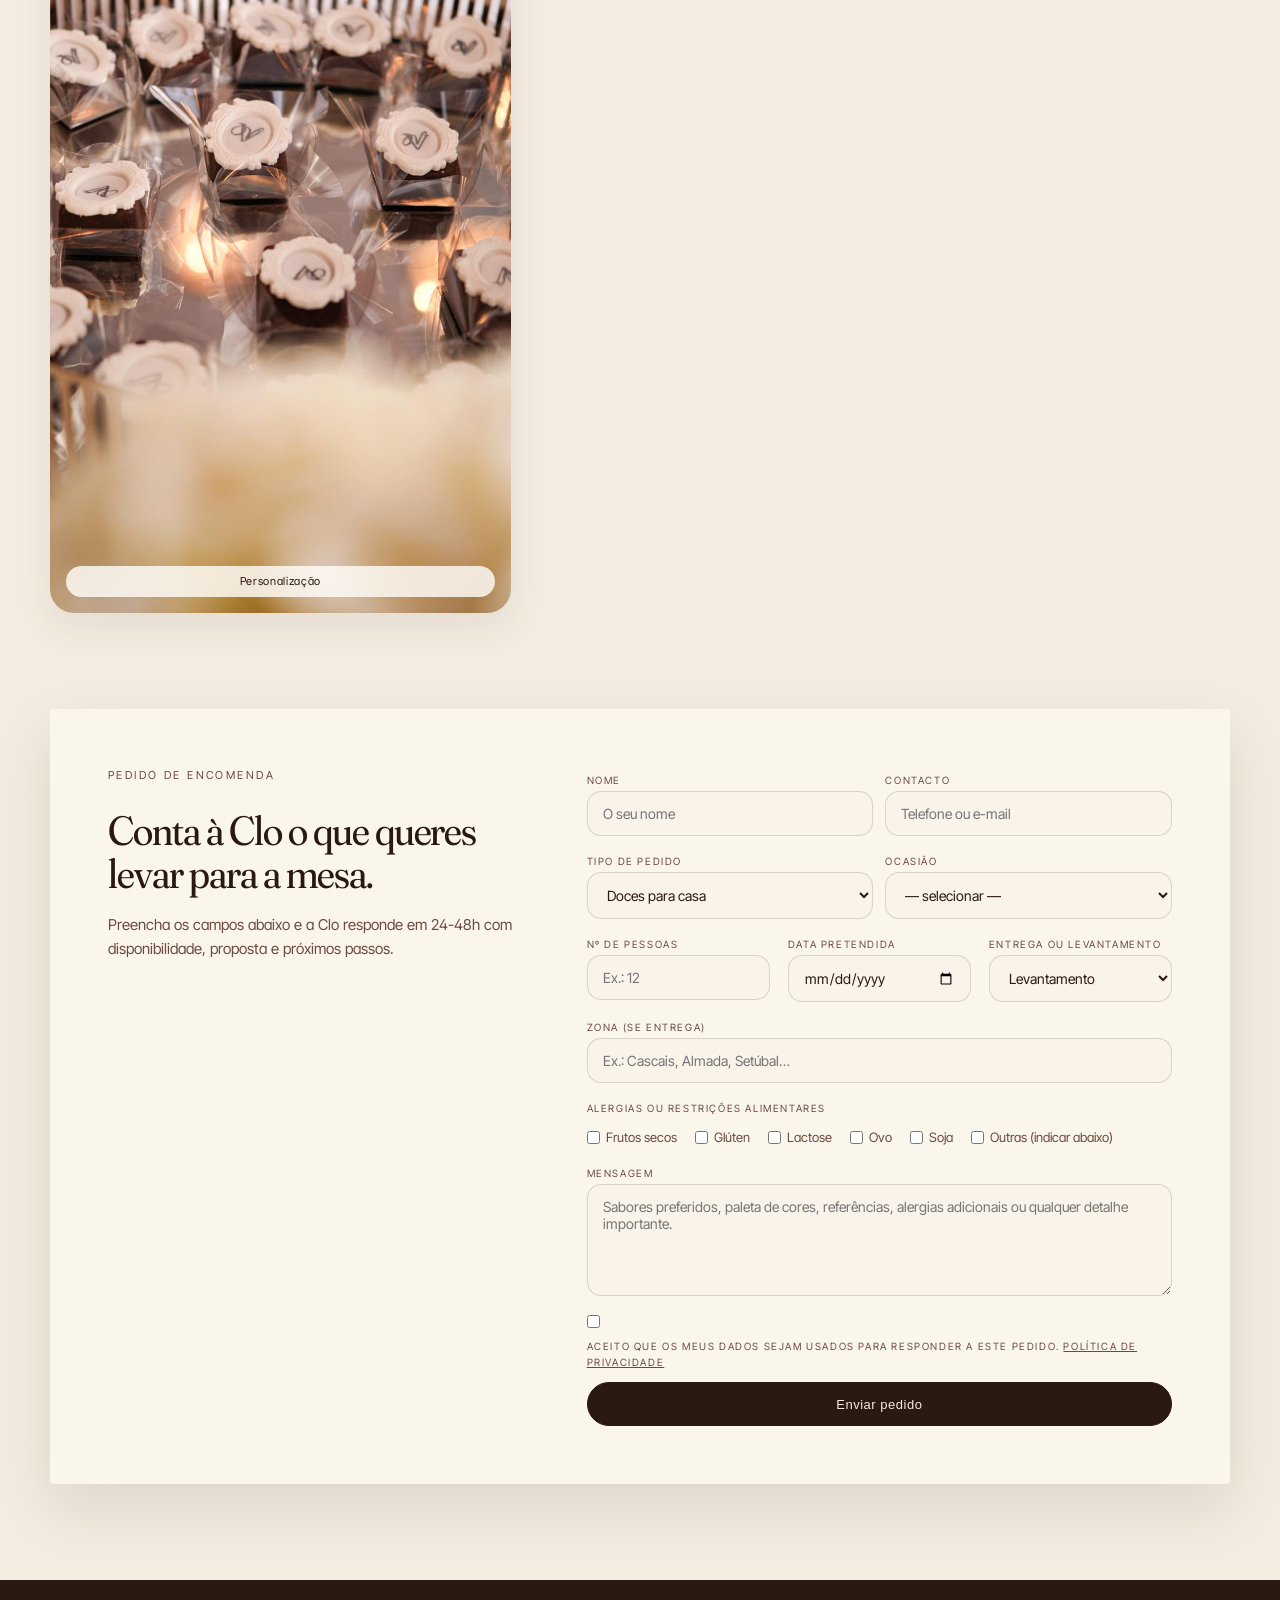
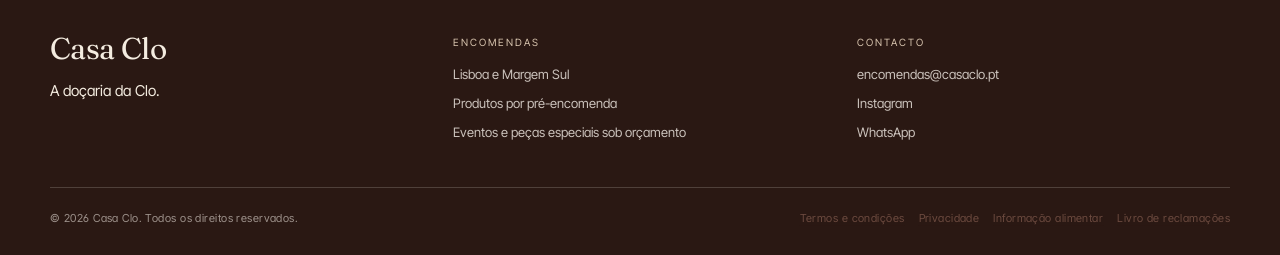
==== commit 08835e8d: "Add files via upload" ====
--- a/index.html
+++ b/index.html
@@ -100,24 +100,27 @@
       </section>
 
       <!-- ============================================================
-           A CLO — texto reescrito (mais emocional, menos descritivo)
+           A CLO — história real (20 anos), foto da Clo, link para página dedicada
            ============================================================ -->
       <section class="section split" id="clo">
         <div class="text-block">
           <div class="eyebrow">A doçaria da Clo</div>
-          <h2>Receber é um gesto. Os doces que se servem fazem parte dele.</h2>
-          <p>
-            A Casa Clo nasce dessa atenção: doces feitos em casa, com tempo, para entrar à mesa
-            como quem entra numa cerimónia — uma caixa para oferecer, um bolo para a família,
-            uma mesa inteira para uma celebração.
-          </p>
-          <p>
-            Caseira no afecto, cuidada no detalhe.
-          </p>
-          <a class="button secondary" href="#contactos">Falar com a Clo</a>
+          <h2>Vinte anos de doçaria, agora com nome próprio.</h2>
+          <p>
+            Antes da marca havia já um negócio: anos a trabalhar por encomenda, com o passa-palavra a
+            trazer cliente atrás de cliente. Os <em>doces da Clo</em> já tinham clientes — só não tinham,
+            ainda, casa.
+          </p>
+          <p>
+            Clotilde — Clo, para quem a conhece — fez vinte anos de doçaria: formação em pastelaria, anos
+            de balcão, e depois o catering de eventos privados, onde aprendeu o detalhe das mesas que se
+            preparam para receber. A Casa Clo é o passo seguinte: o mesmo trabalho, agora com nome, casa
+            e cerimónia.
+          </p>
+          <a class="button secondary" href="clo.html">Conhecer a Clo →</a>
         </div>
         <div class="image-frame">
-          <img src="images/img-04.jpg" alt="Doces artesanais em forma de cone numa taça prateada">
+          <img src="images/clo.jpg" alt="Clotilde, a Clo, a preparar uma travessa de doces">
         </div>
       </section>
 
@@ -481,7 +484,7 @@
           <!-- TODO: substituir pelos contactos reais -->
           <a href="mailto:encomendas@casaclo.pt">encomendas@casaclo.pt</a>
           <a href="https://instagram.com/casaclo" target="_blank" rel="noopener">Instagram</a>
-          <a href="https://wa.me/351000000000" target="_blank" rel="noopener">WhatsApp</a>
+          <a href="https://wa.me/351966845351" target="_blank" rel="noopener">WhatsApp</a>
         </div>
       </div>
       <div class="footer-bottom">
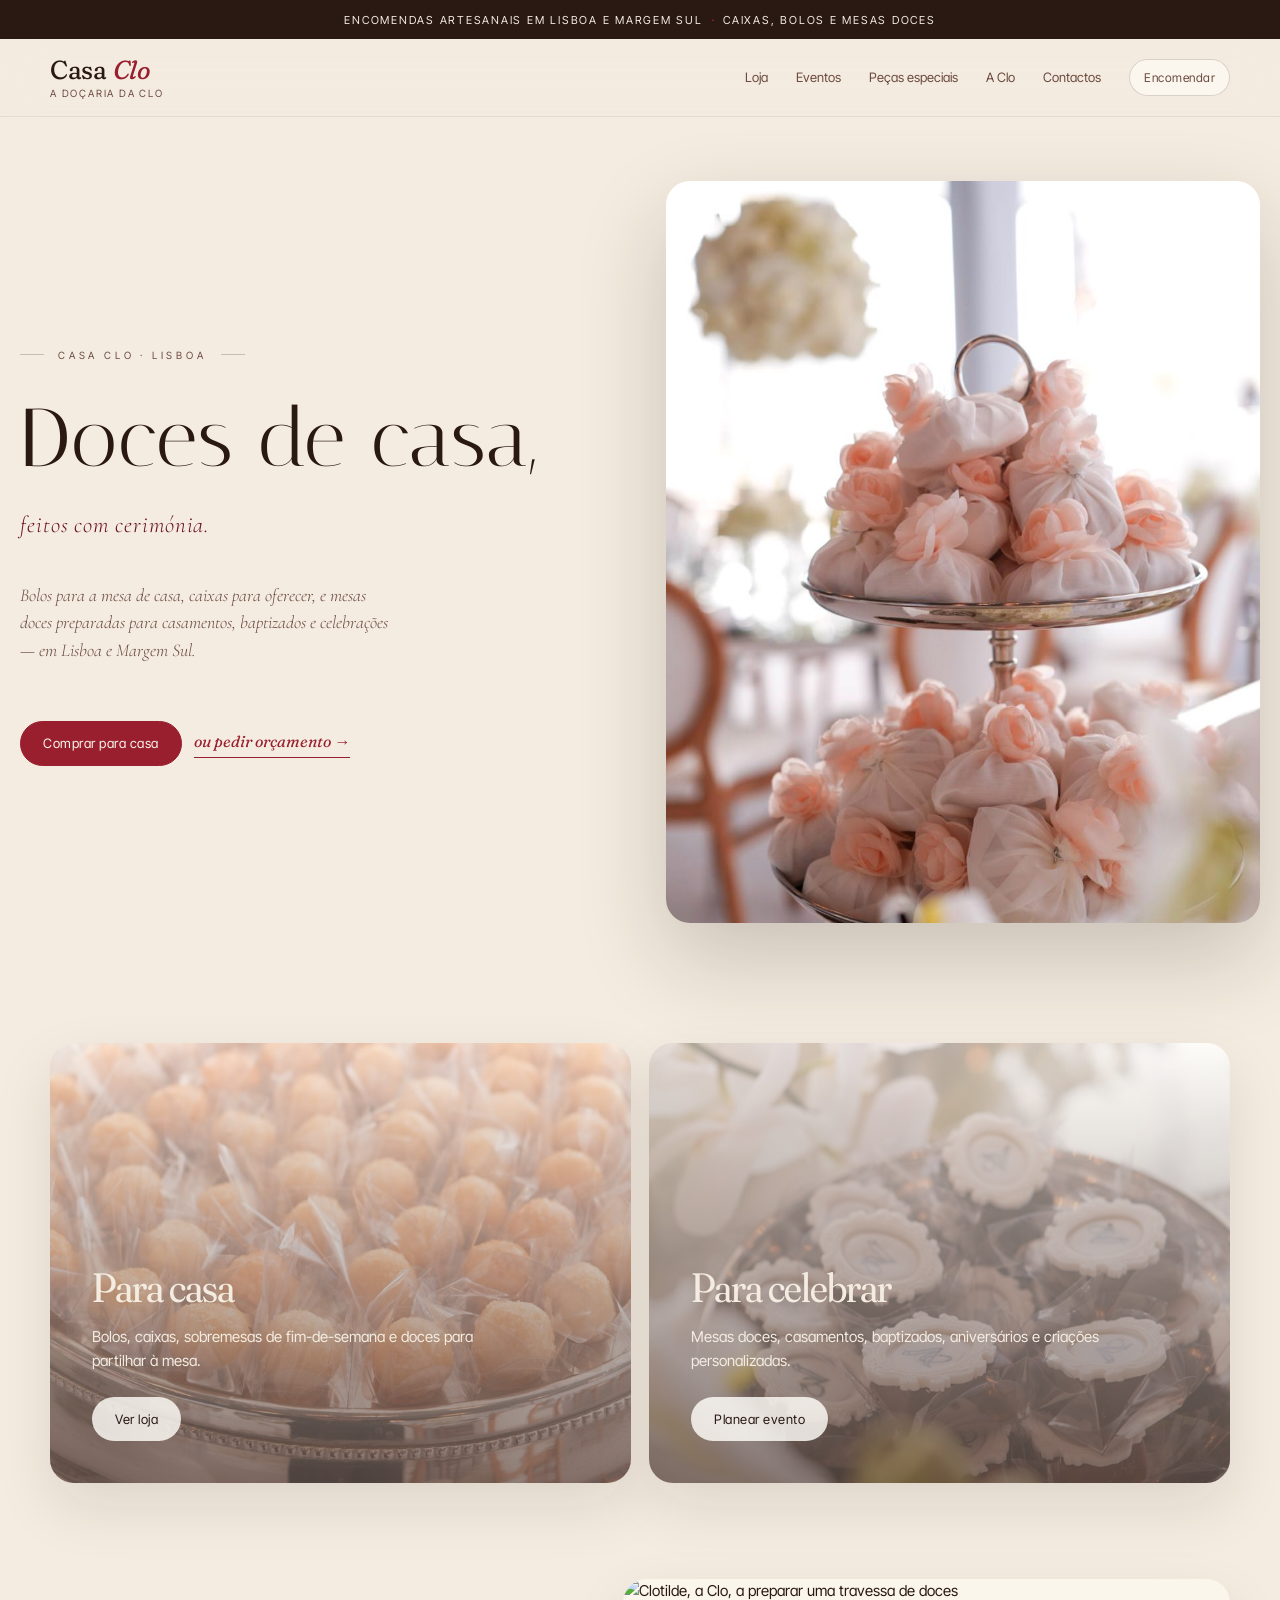
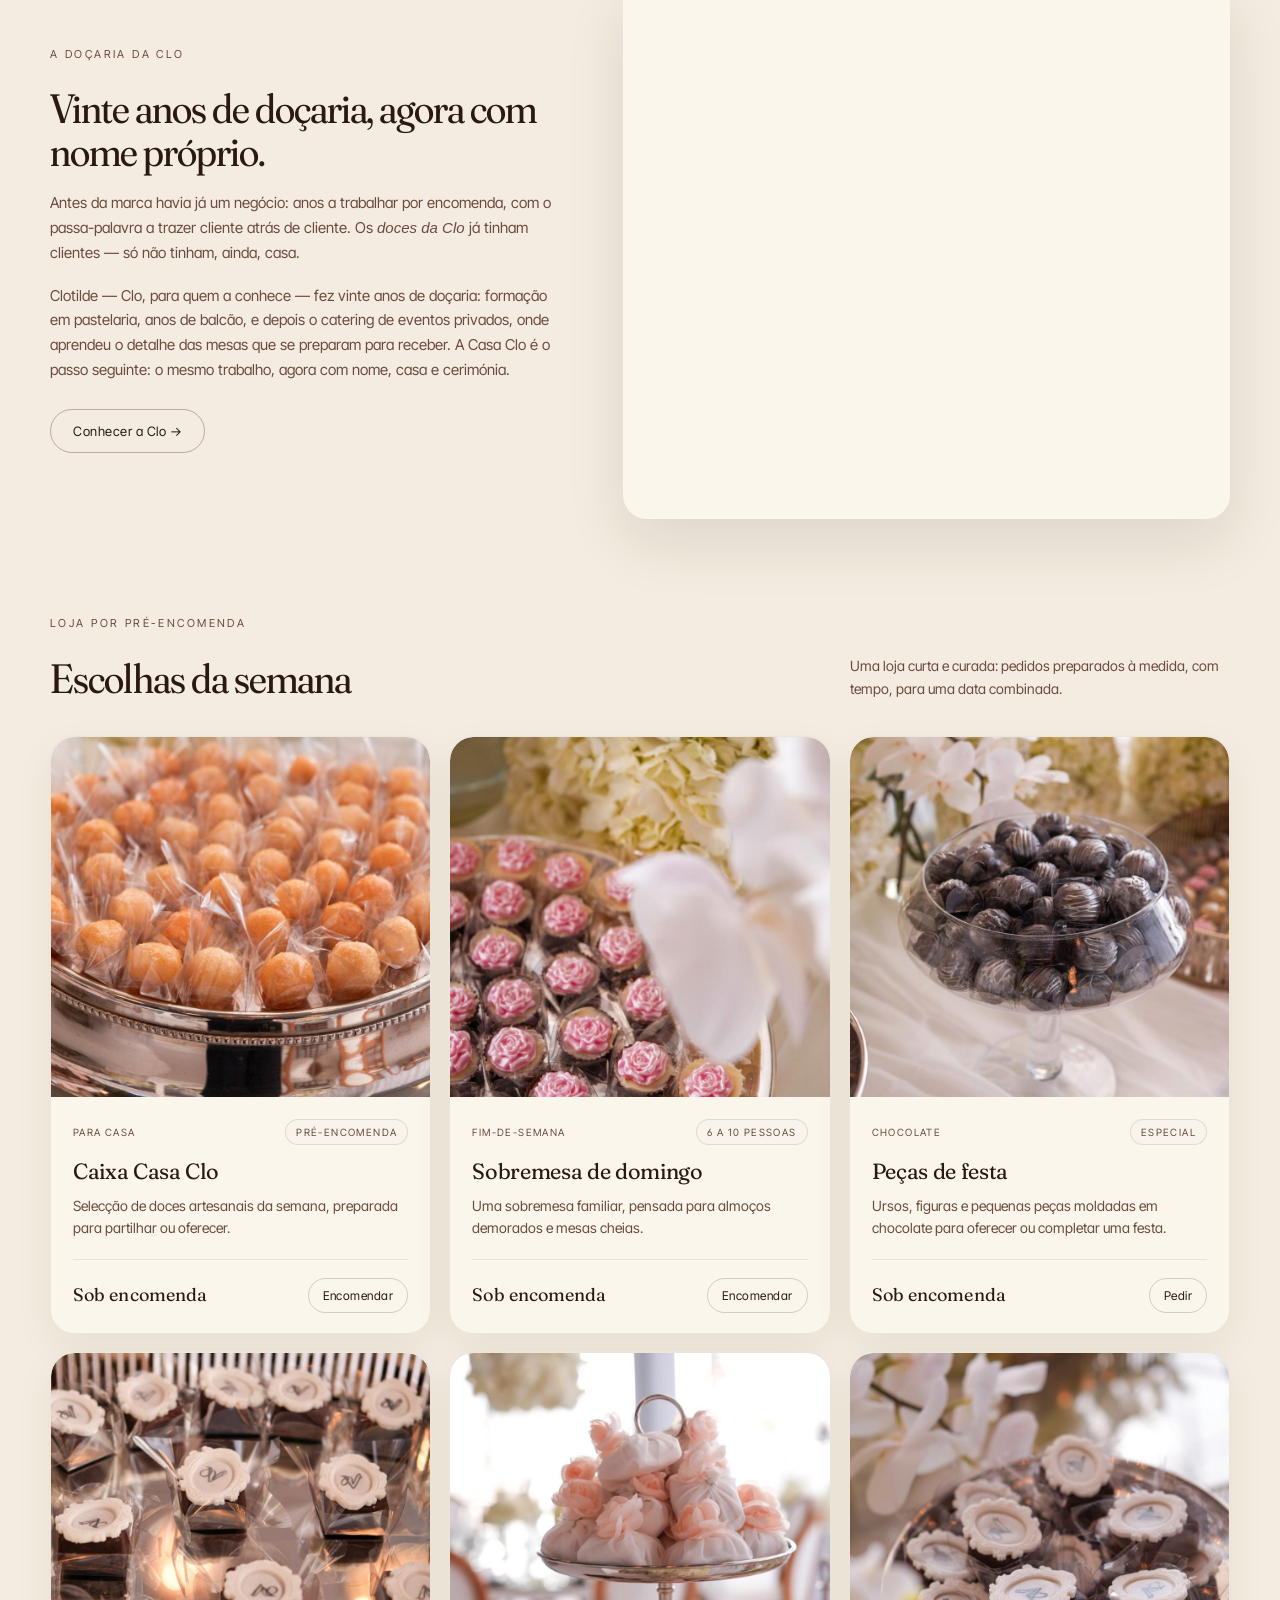
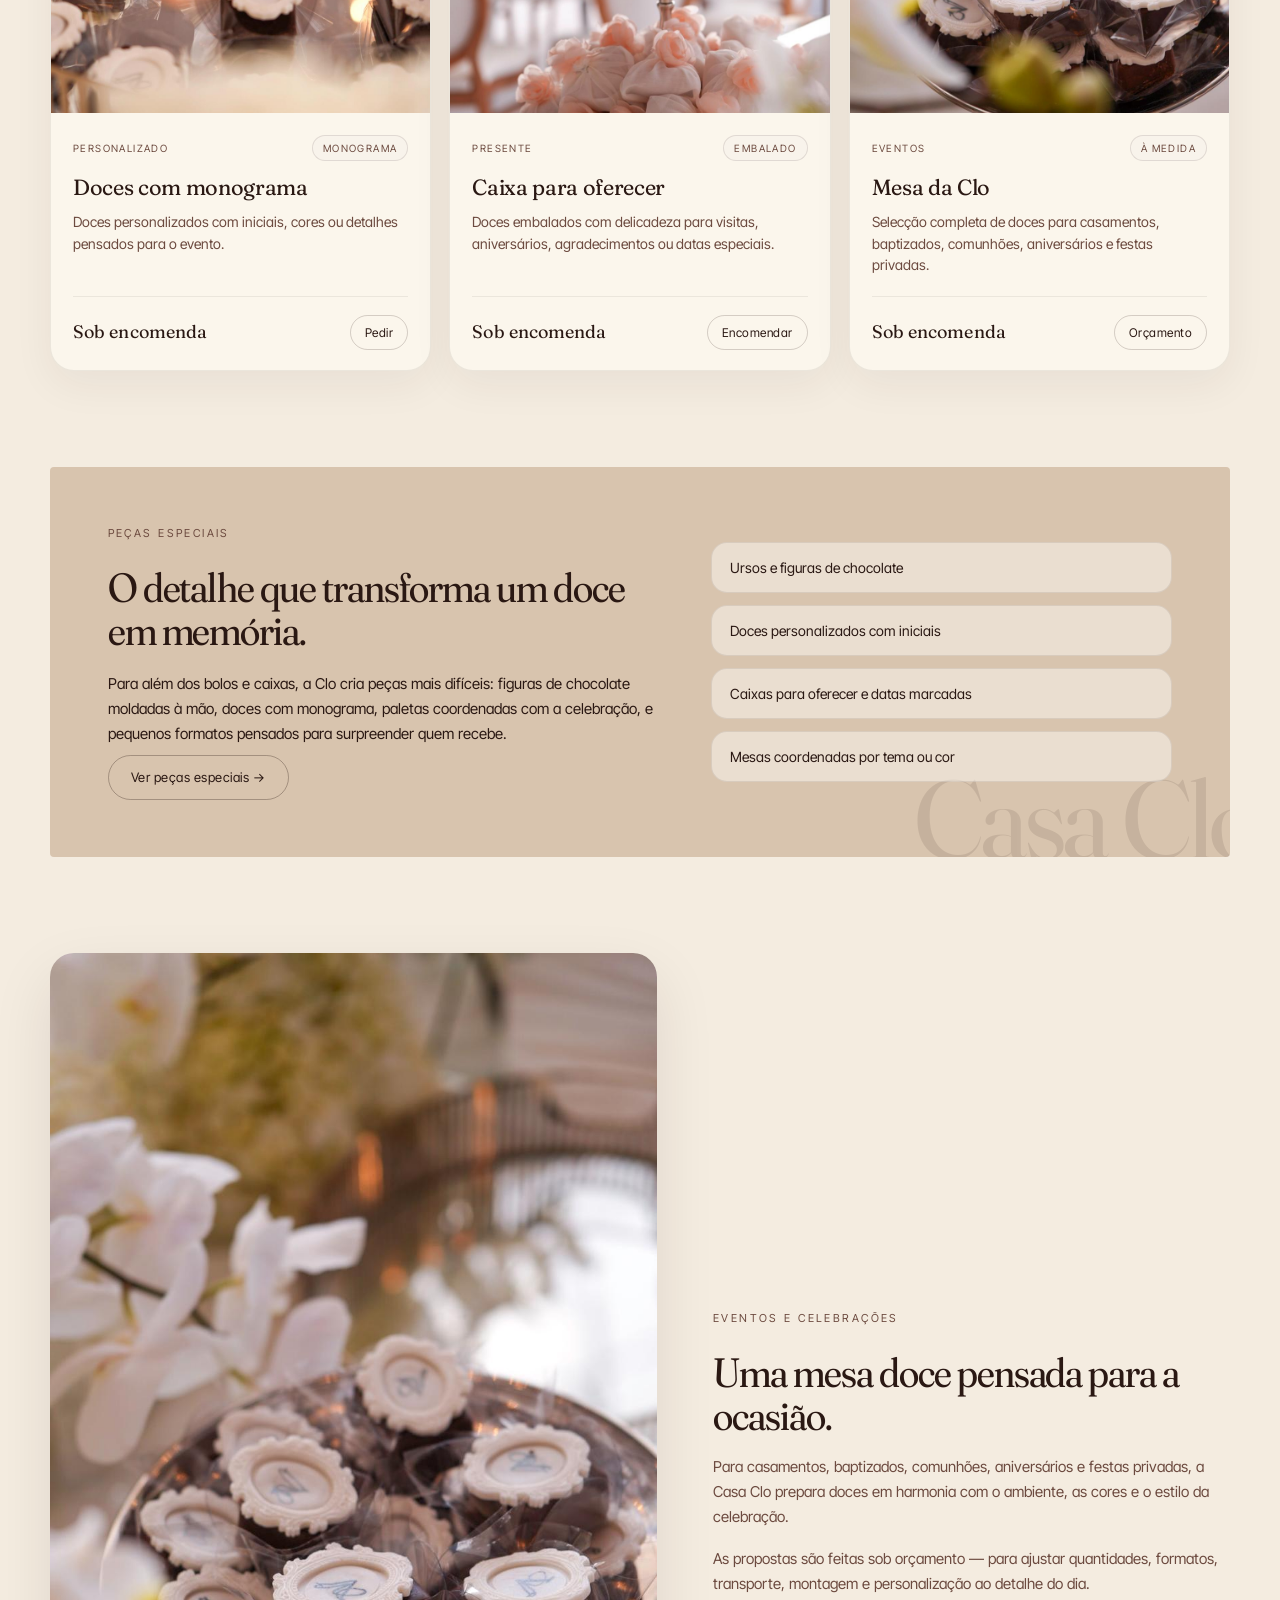
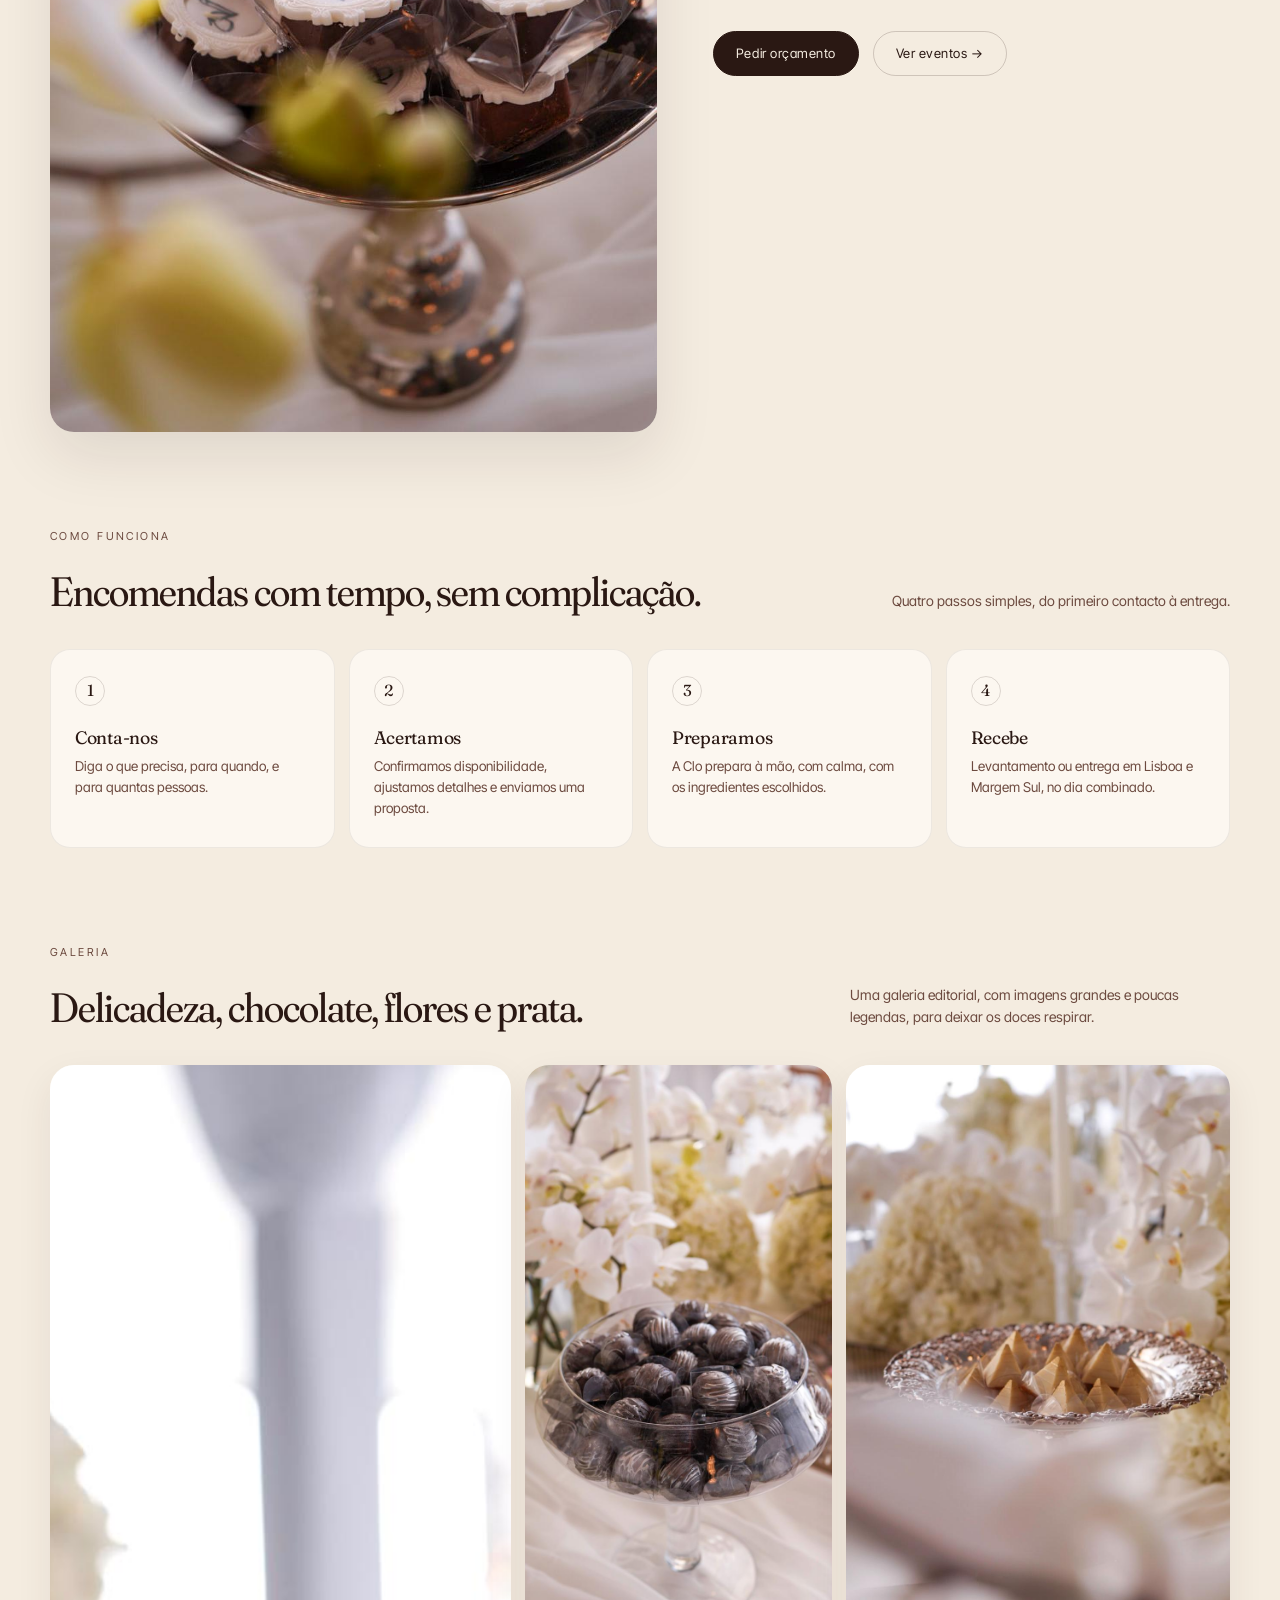
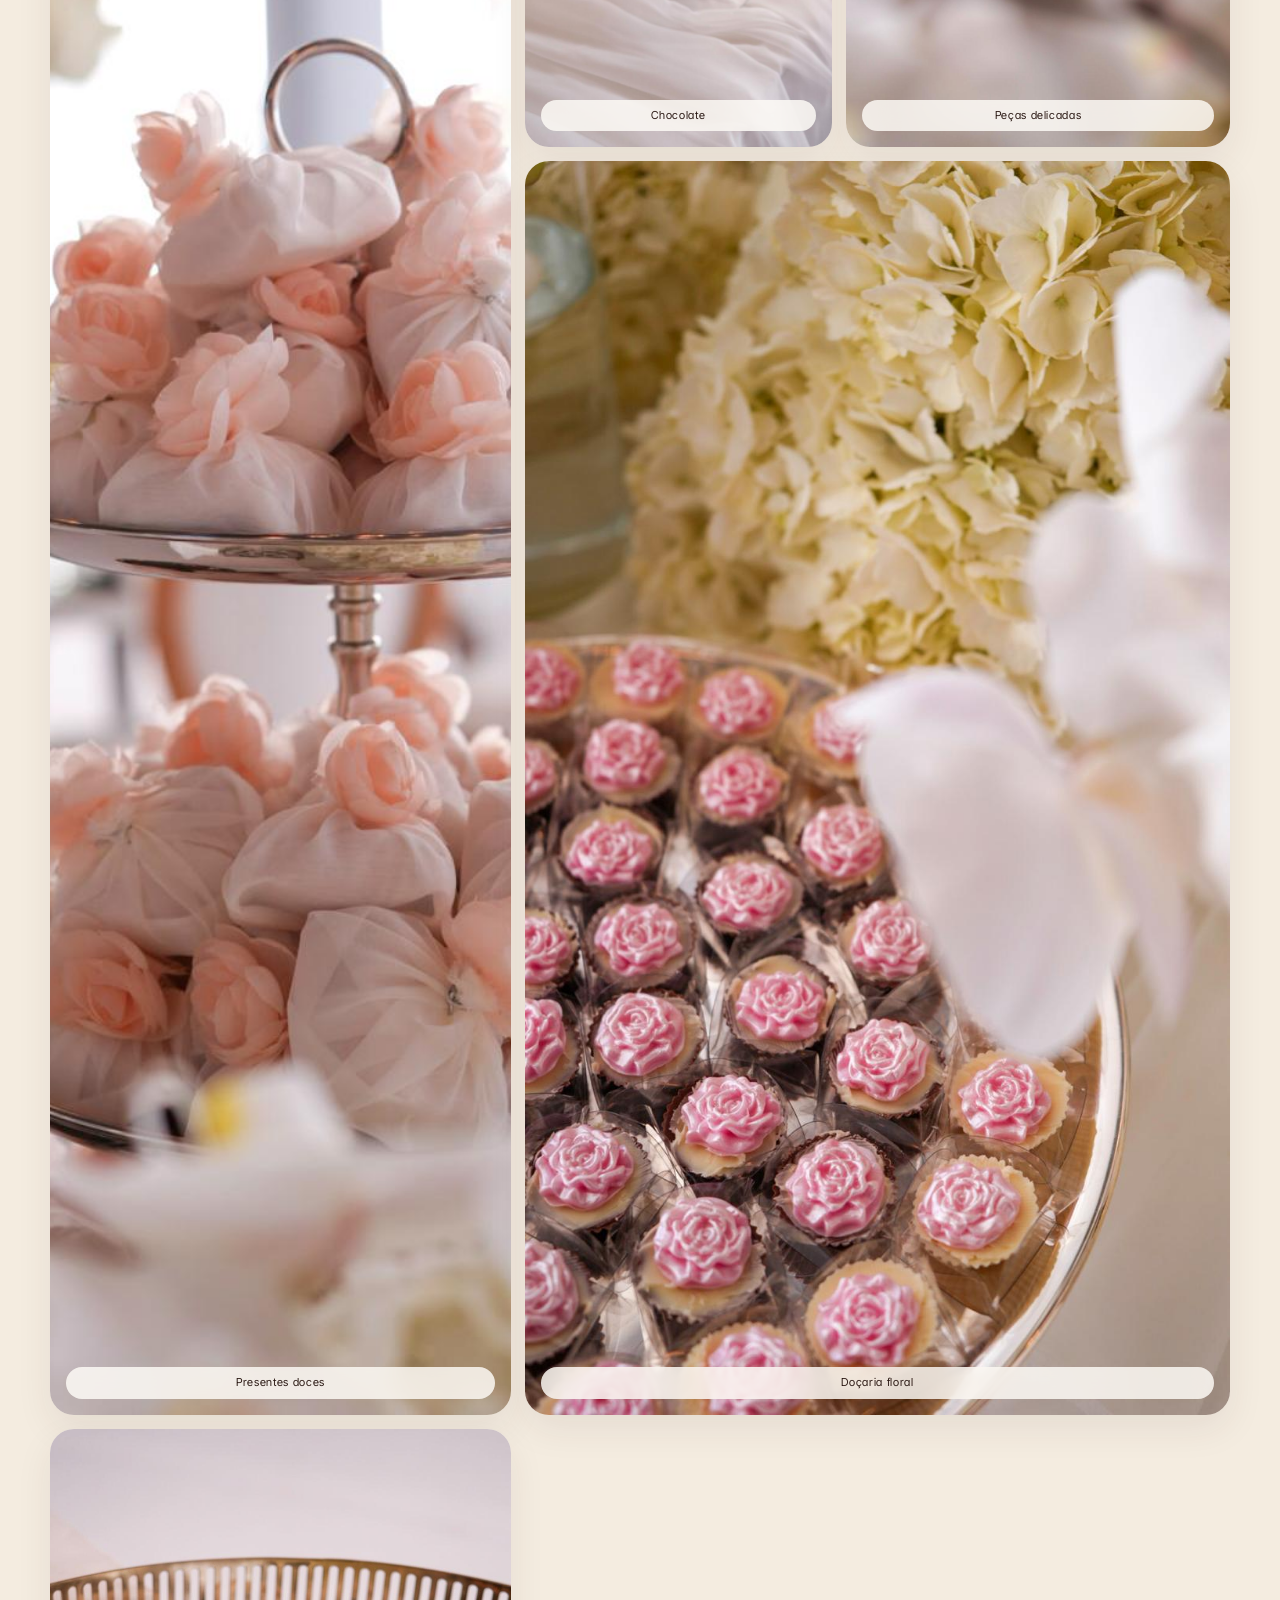
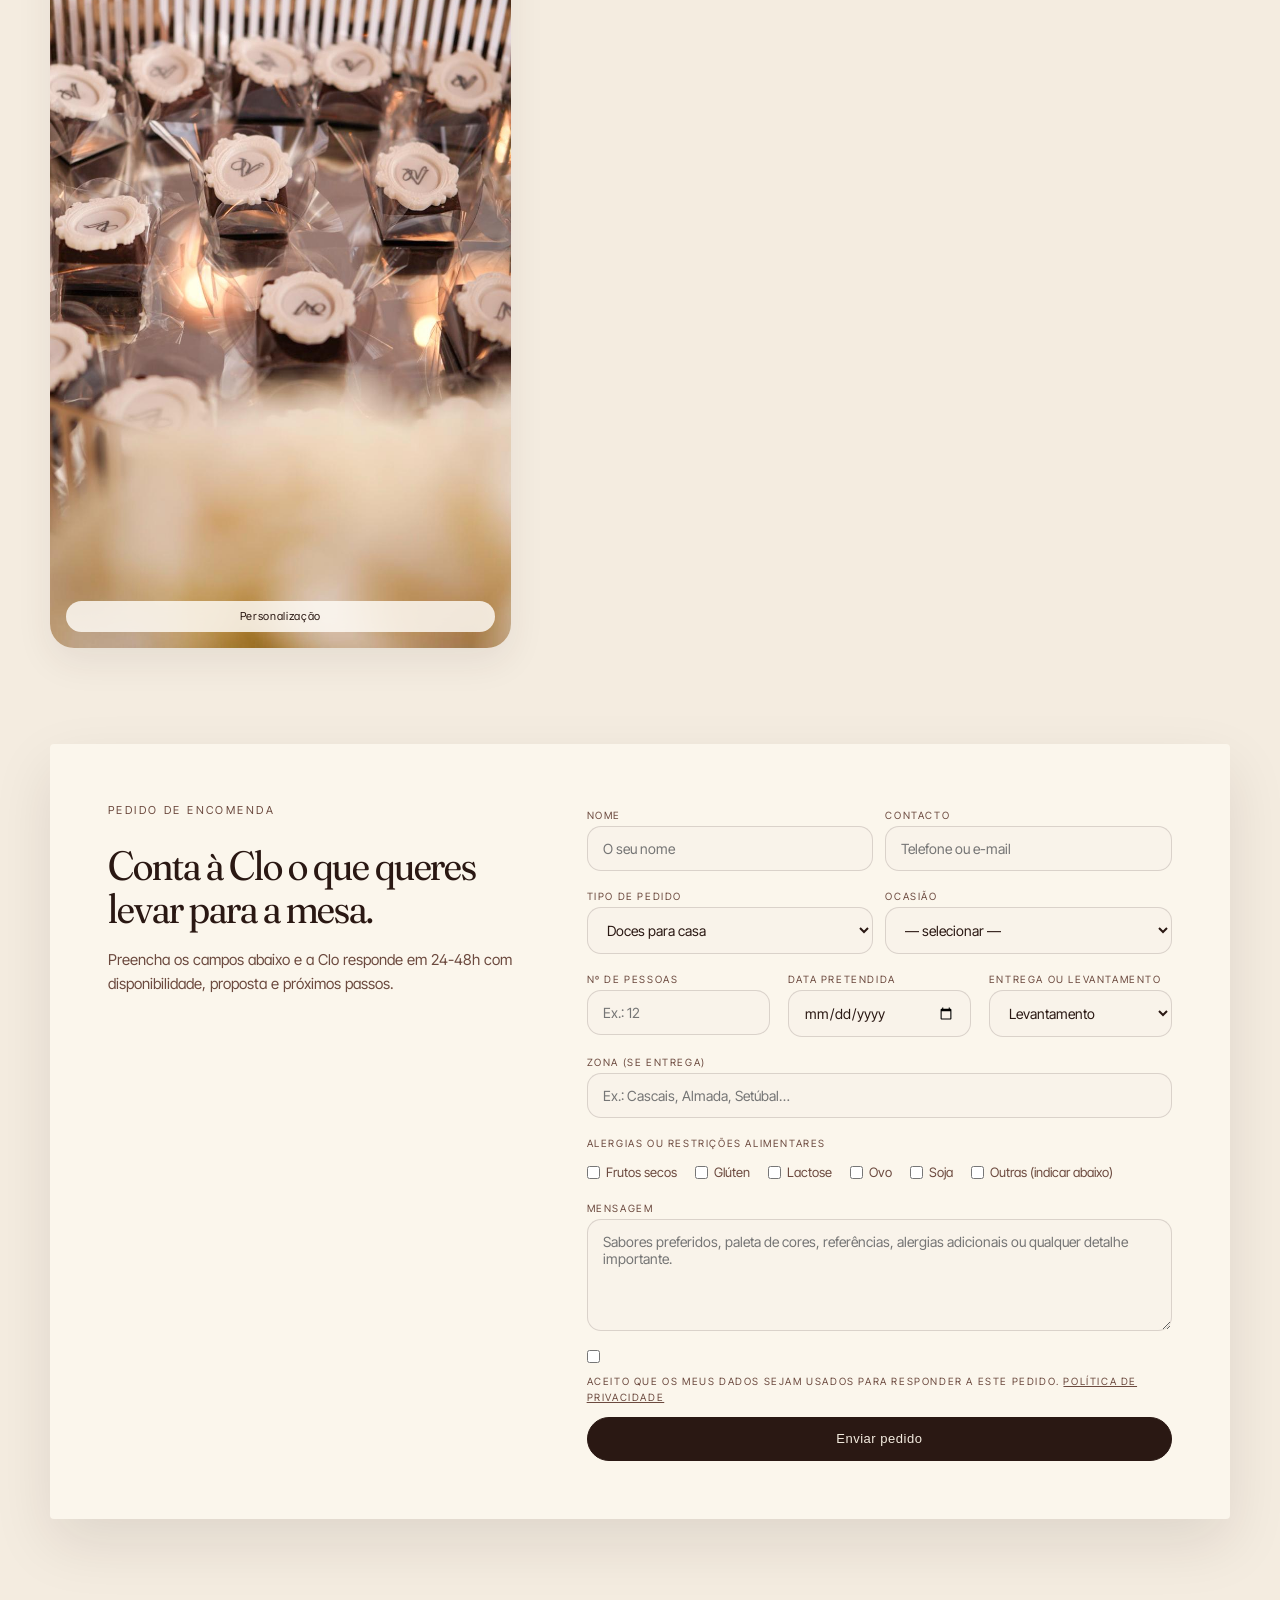
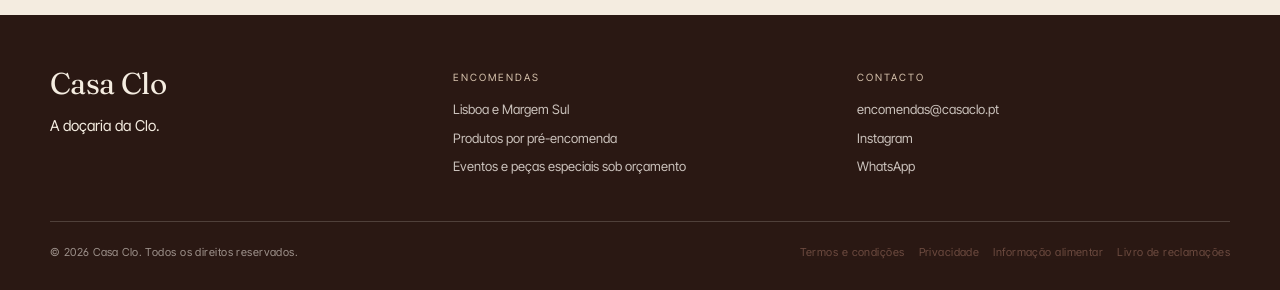
==== commit a977ffad: "Add files via upload" ====
--- a/index.html
+++ b/index.html
@@ -10,7 +10,11 @@
   <meta property="og:title" content="Casa Clo — Doces de casa, feitos com cerimónia">
   <meta property="og:description" content="Bolos, caixas e mesas doces preparadas com tempo, em Lisboa e Margem Sul.">
   <meta property="og:type" content="website">
-  <meta property="og:image" content="images/img-01.jpg">
+  <meta property="og:image" content="images/og-image.jpg">
+  <meta property="og:image:width" content="1200">
+  <meta property="og:image:height" content="630">
+  <meta name="twitter:card" content="summary_large_image">
+  <meta name="twitter:image" content="images/og-image.jpg">
 
   <!-- Fontes (Google Fonts CDN — substitui o bundle de woff2 anterior) -->
   <link rel="preconnect" href="https://fonts.googleapis.com">
@@ -251,6 +255,7 @@
             doces com monograma, paletas coordenadas com a celebração, e pequenos formatos pensados para
             surpreender quem recebe.
           </p>
+          <a class="button secondary" href="pecas.html" style="margin-top: 8px;">Ver peças especiais →</a>
         </div>
         <div class="quote-list" aria-label="Tipos de peças especiais">
           <div>Ursos e figuras de chocolate</div>
@@ -278,7 +283,10 @@
             As propostas são feitas sob orçamento — para ajustar quantidades, formatos, transporte,
             montagem e personalização ao detalhe do dia.
           </p>
-          <a class="button primary" href="#contactos">Pedir orçamento</a>
+          <div style="display: flex; gap: 14px; flex-wrap: wrap; margin-top: 8px;">
+            <a class="button primary" href="index.html#contactos">Pedir orçamento</a>
+            <a class="button" href="eventos.html">Ver eventos →</a>
+          </div>
         </div>
       </section>
 
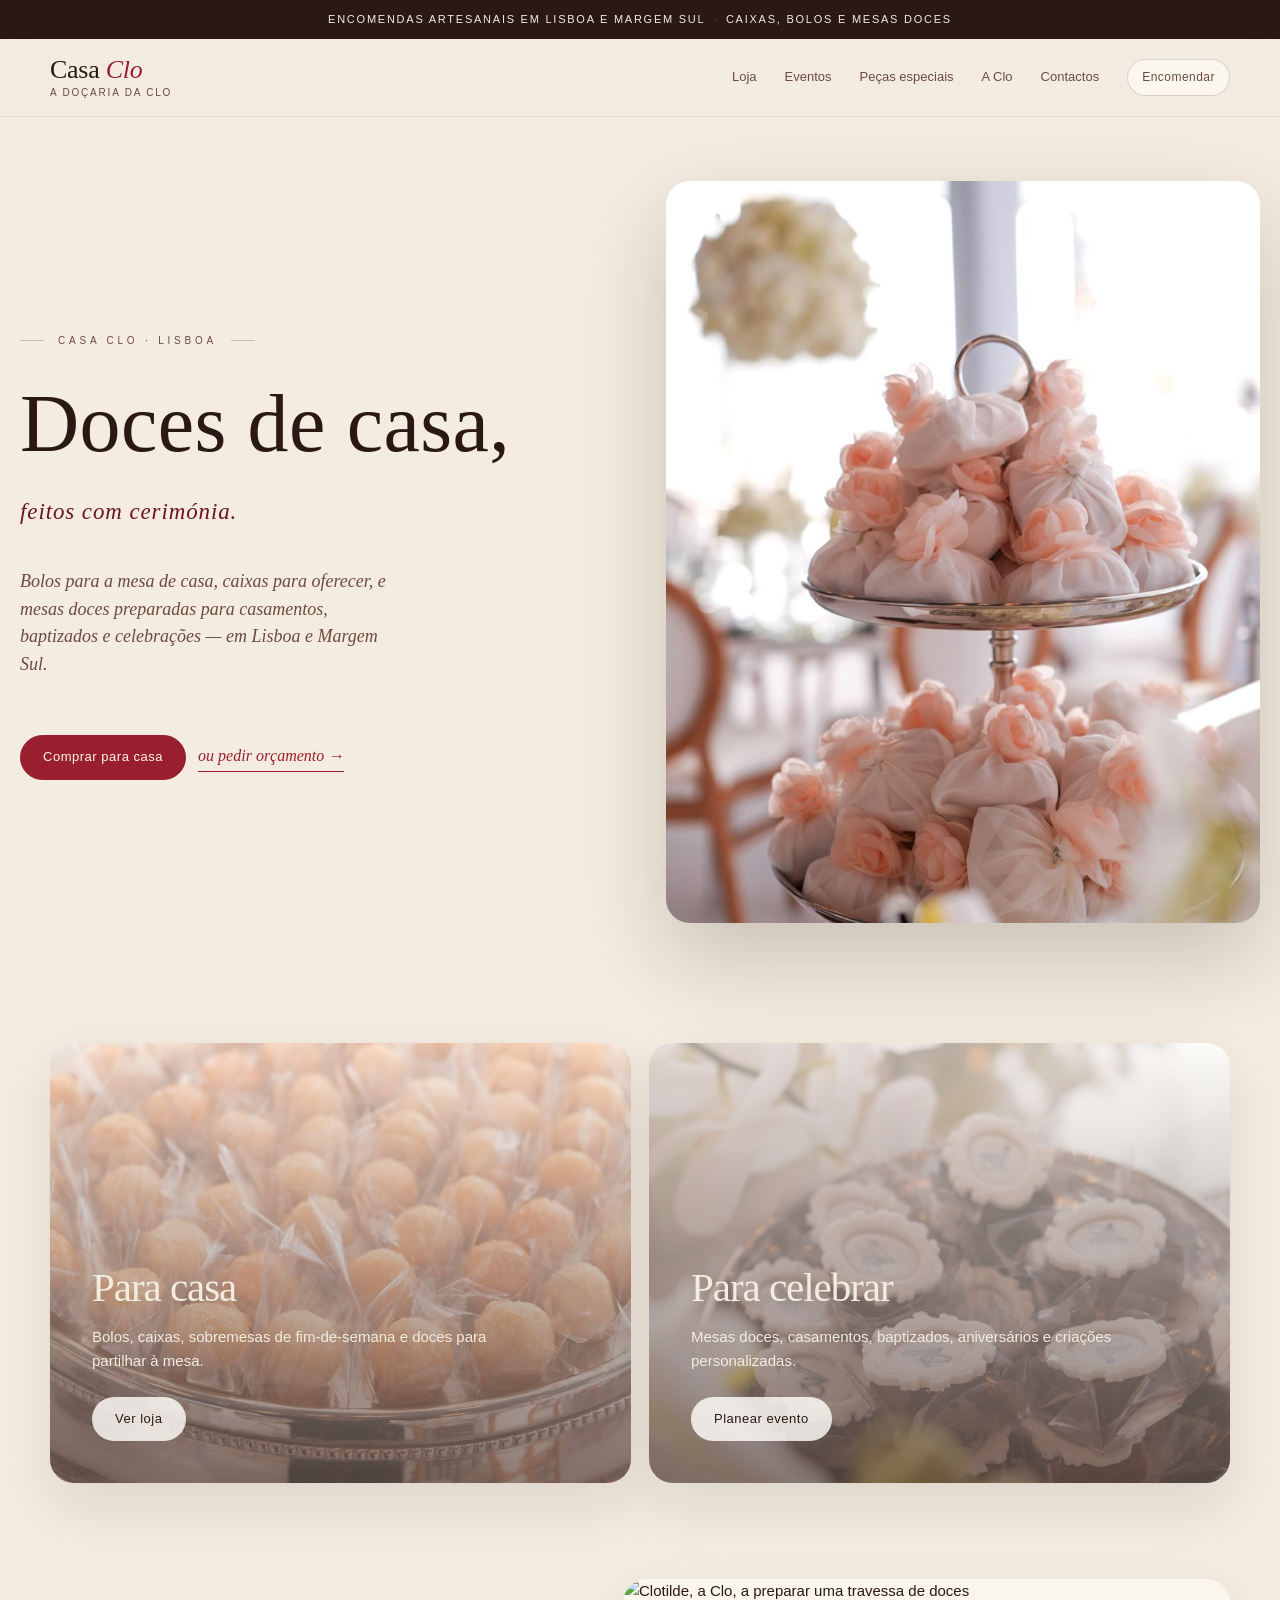
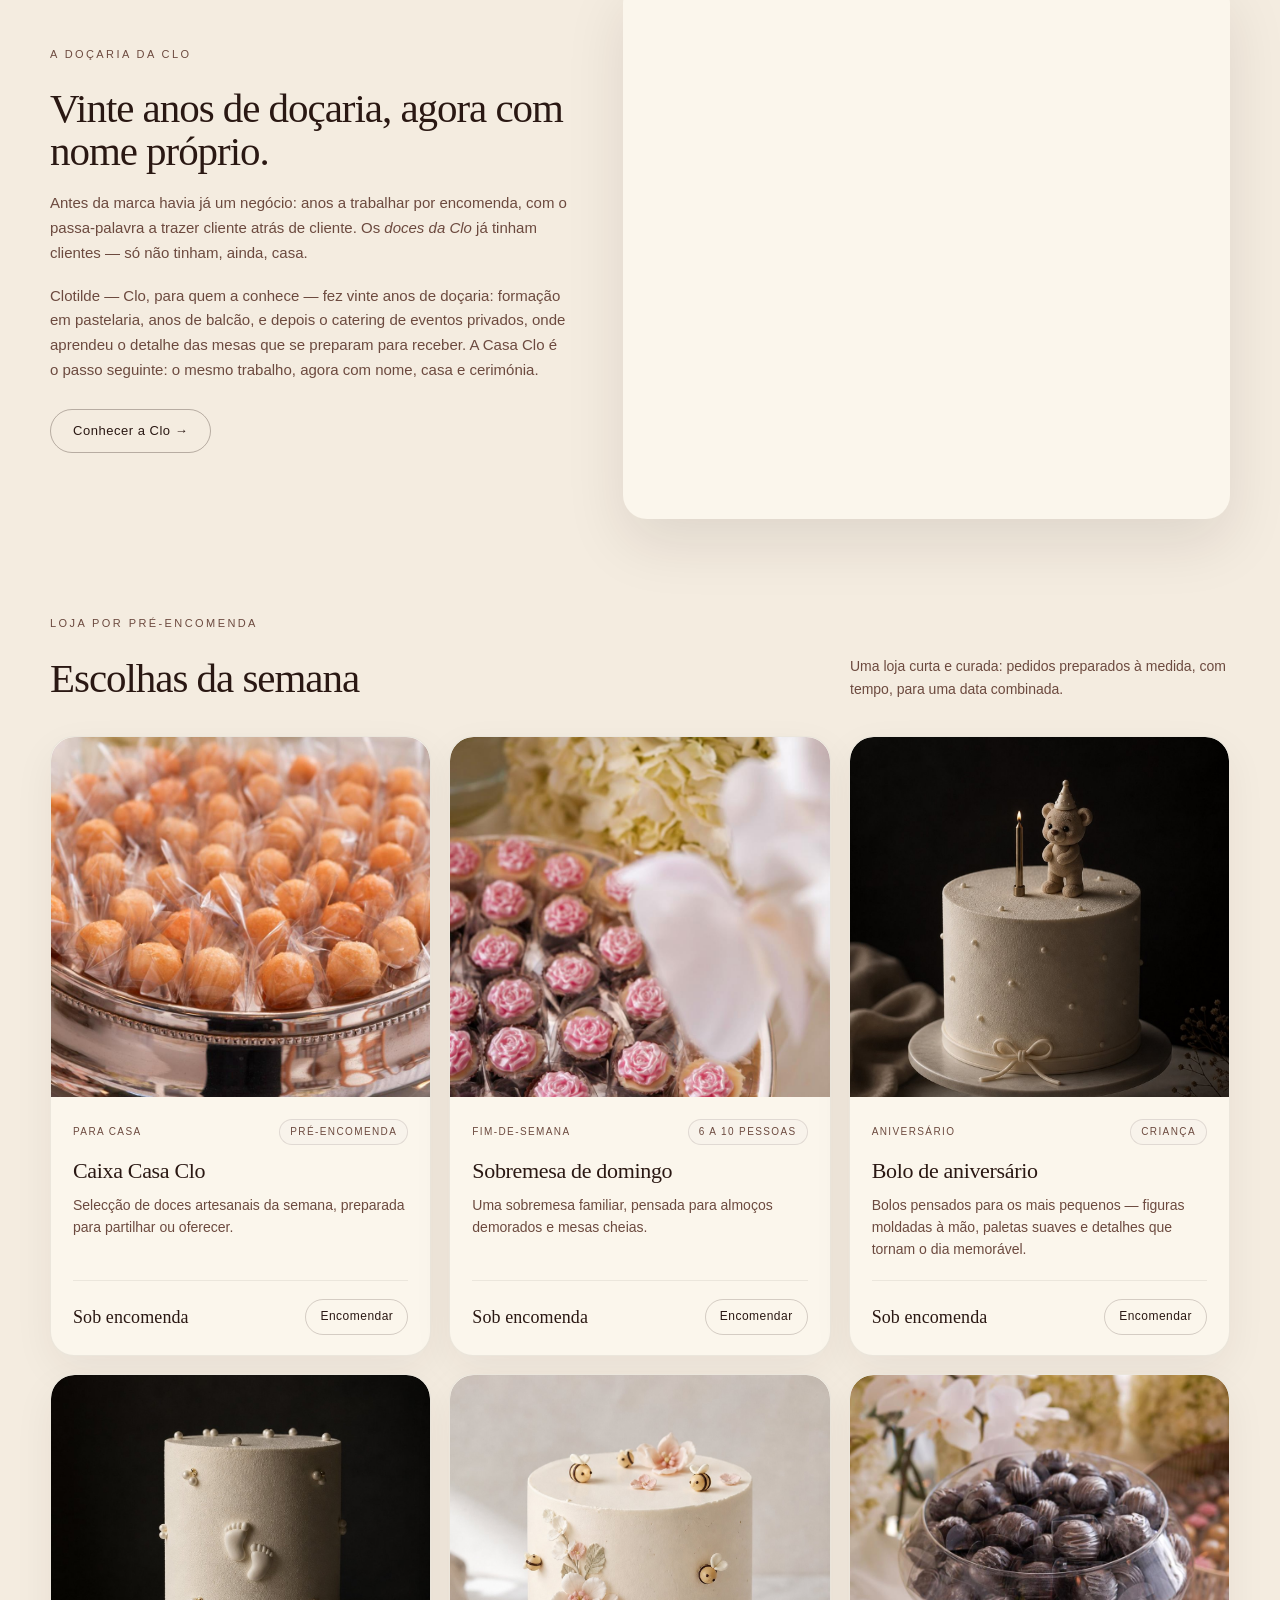
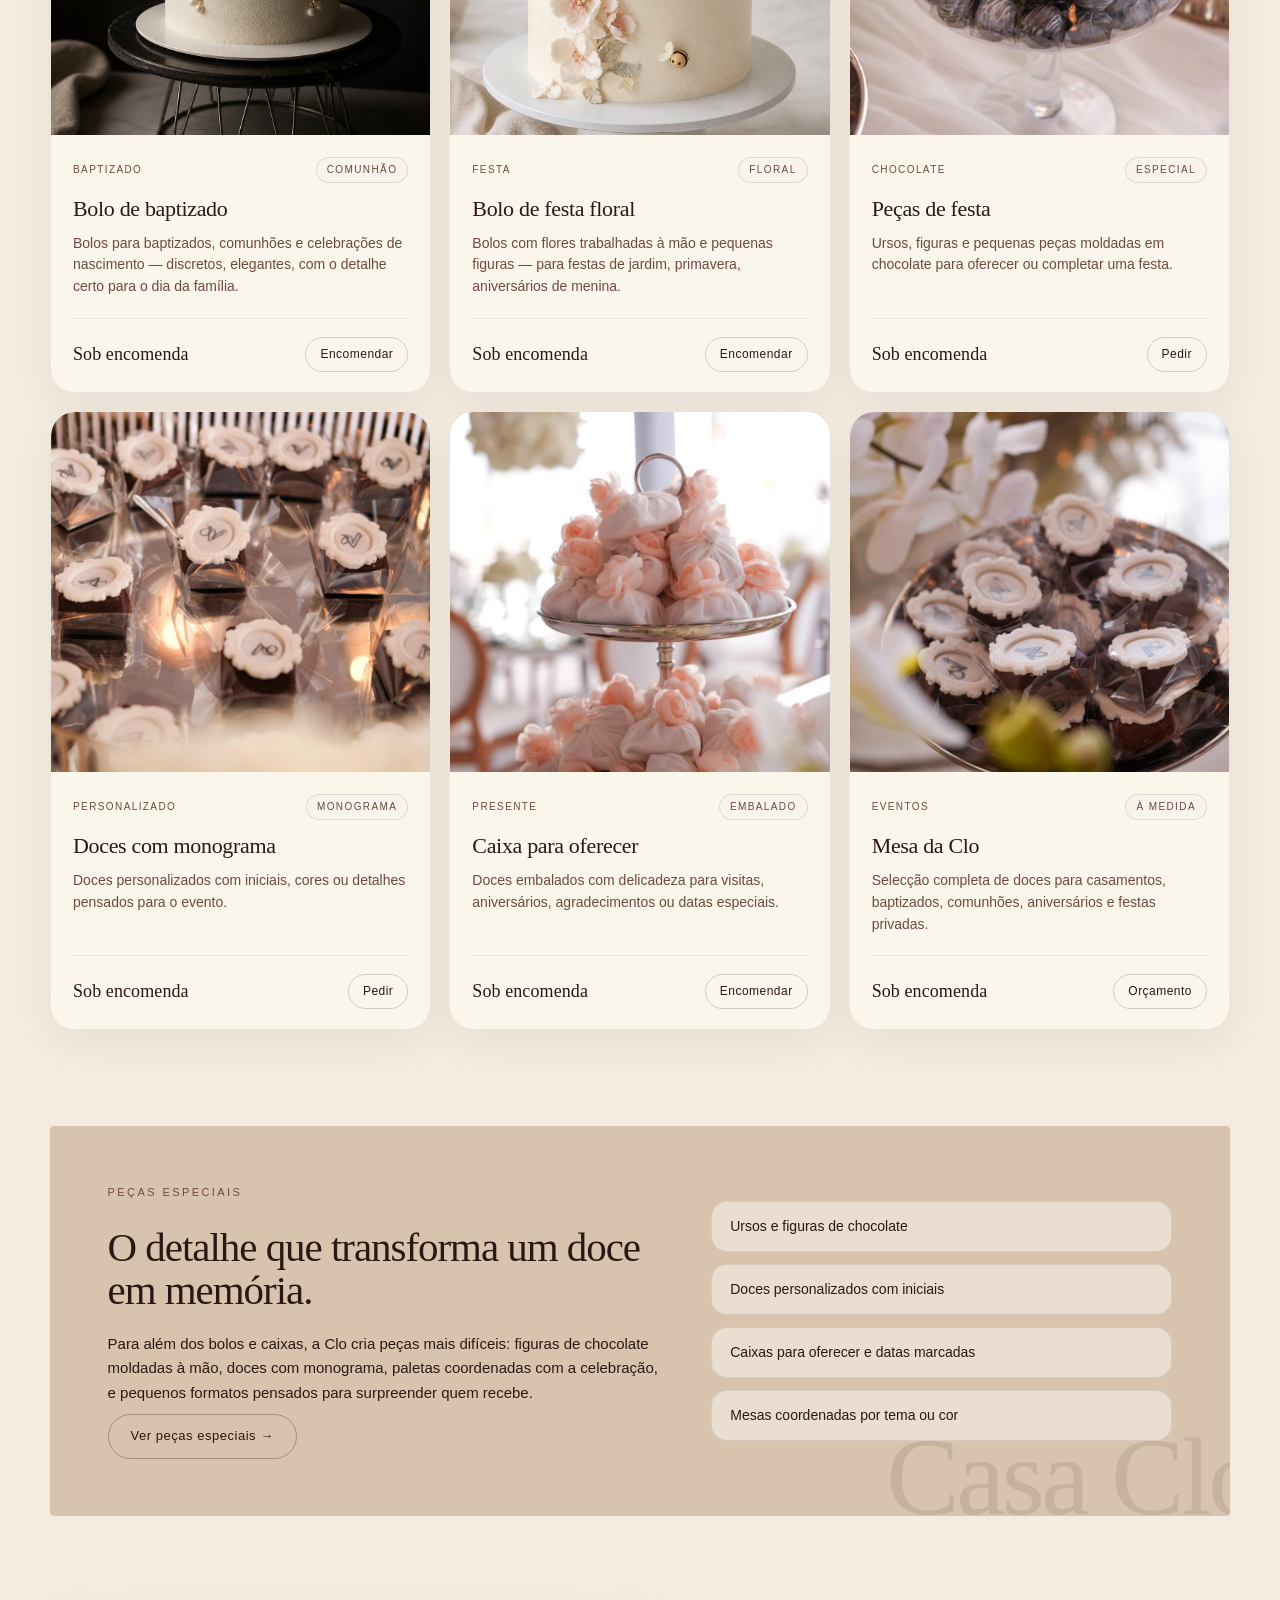
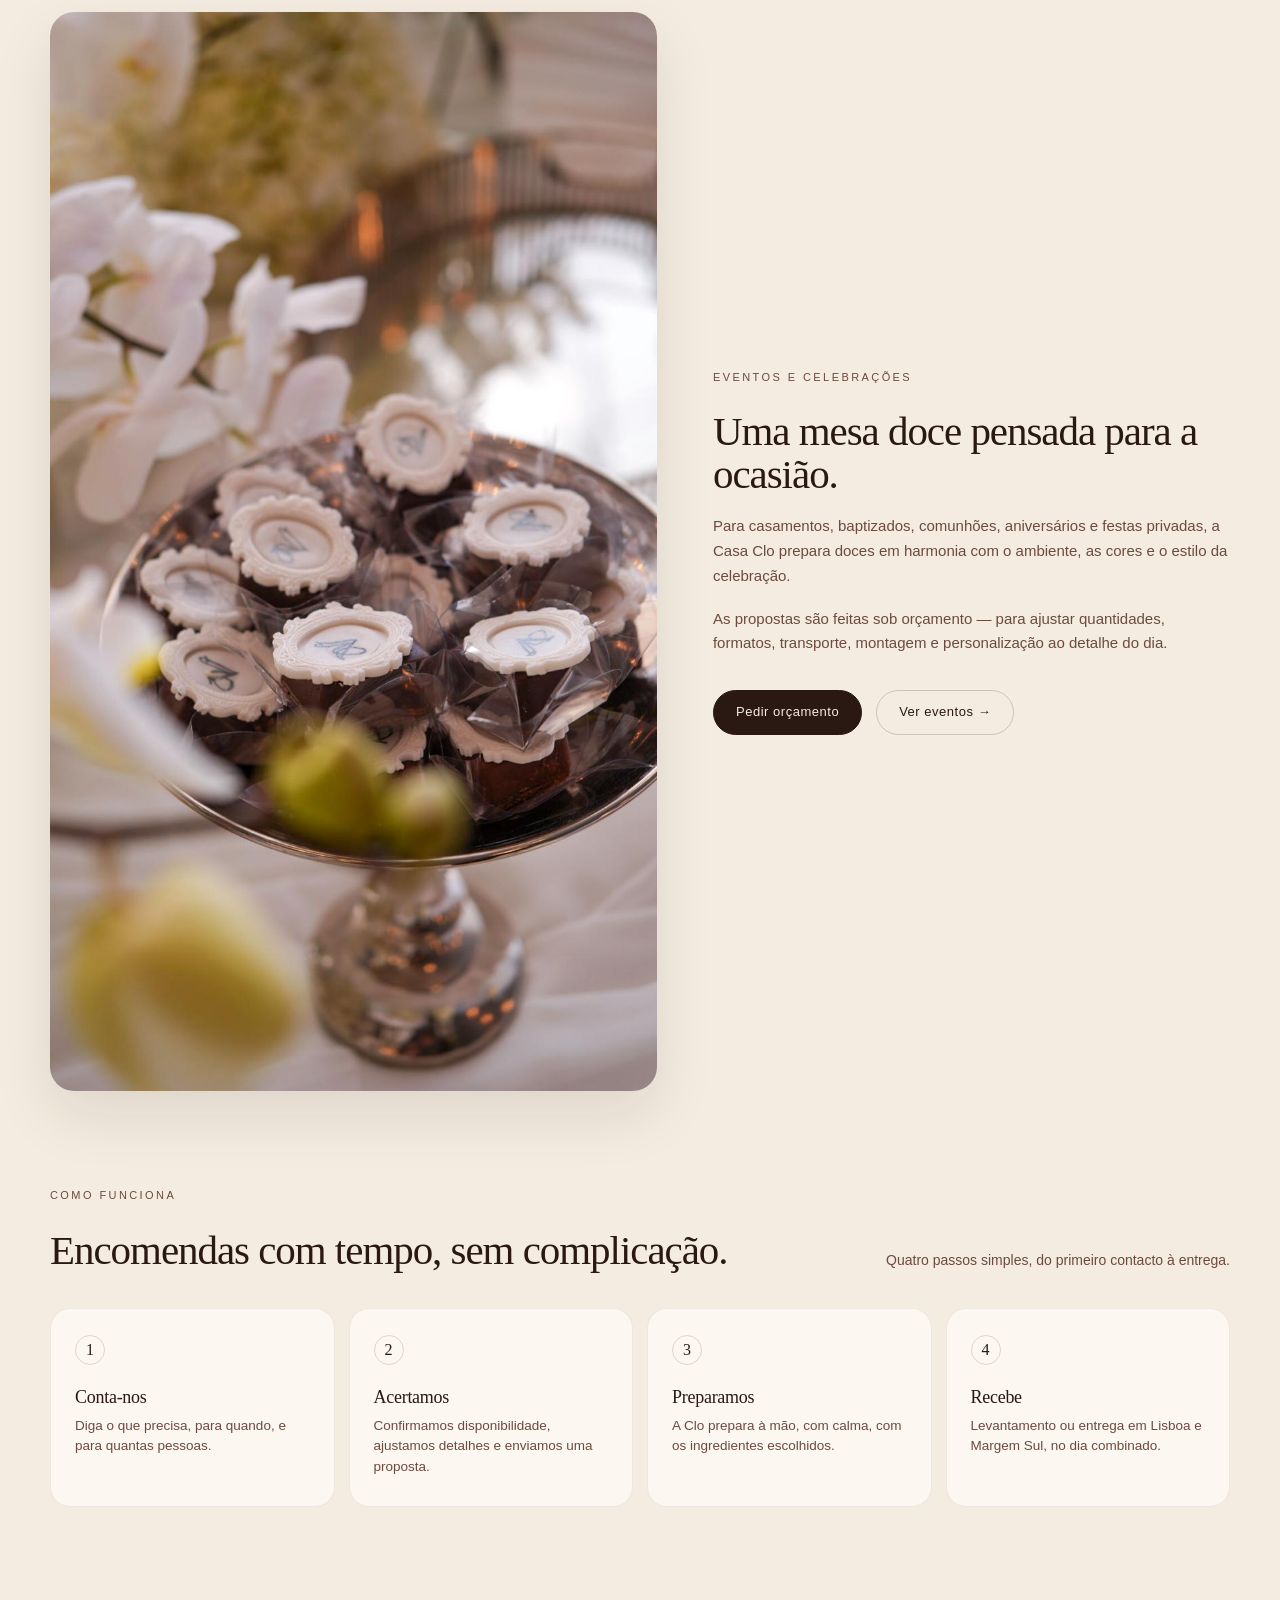
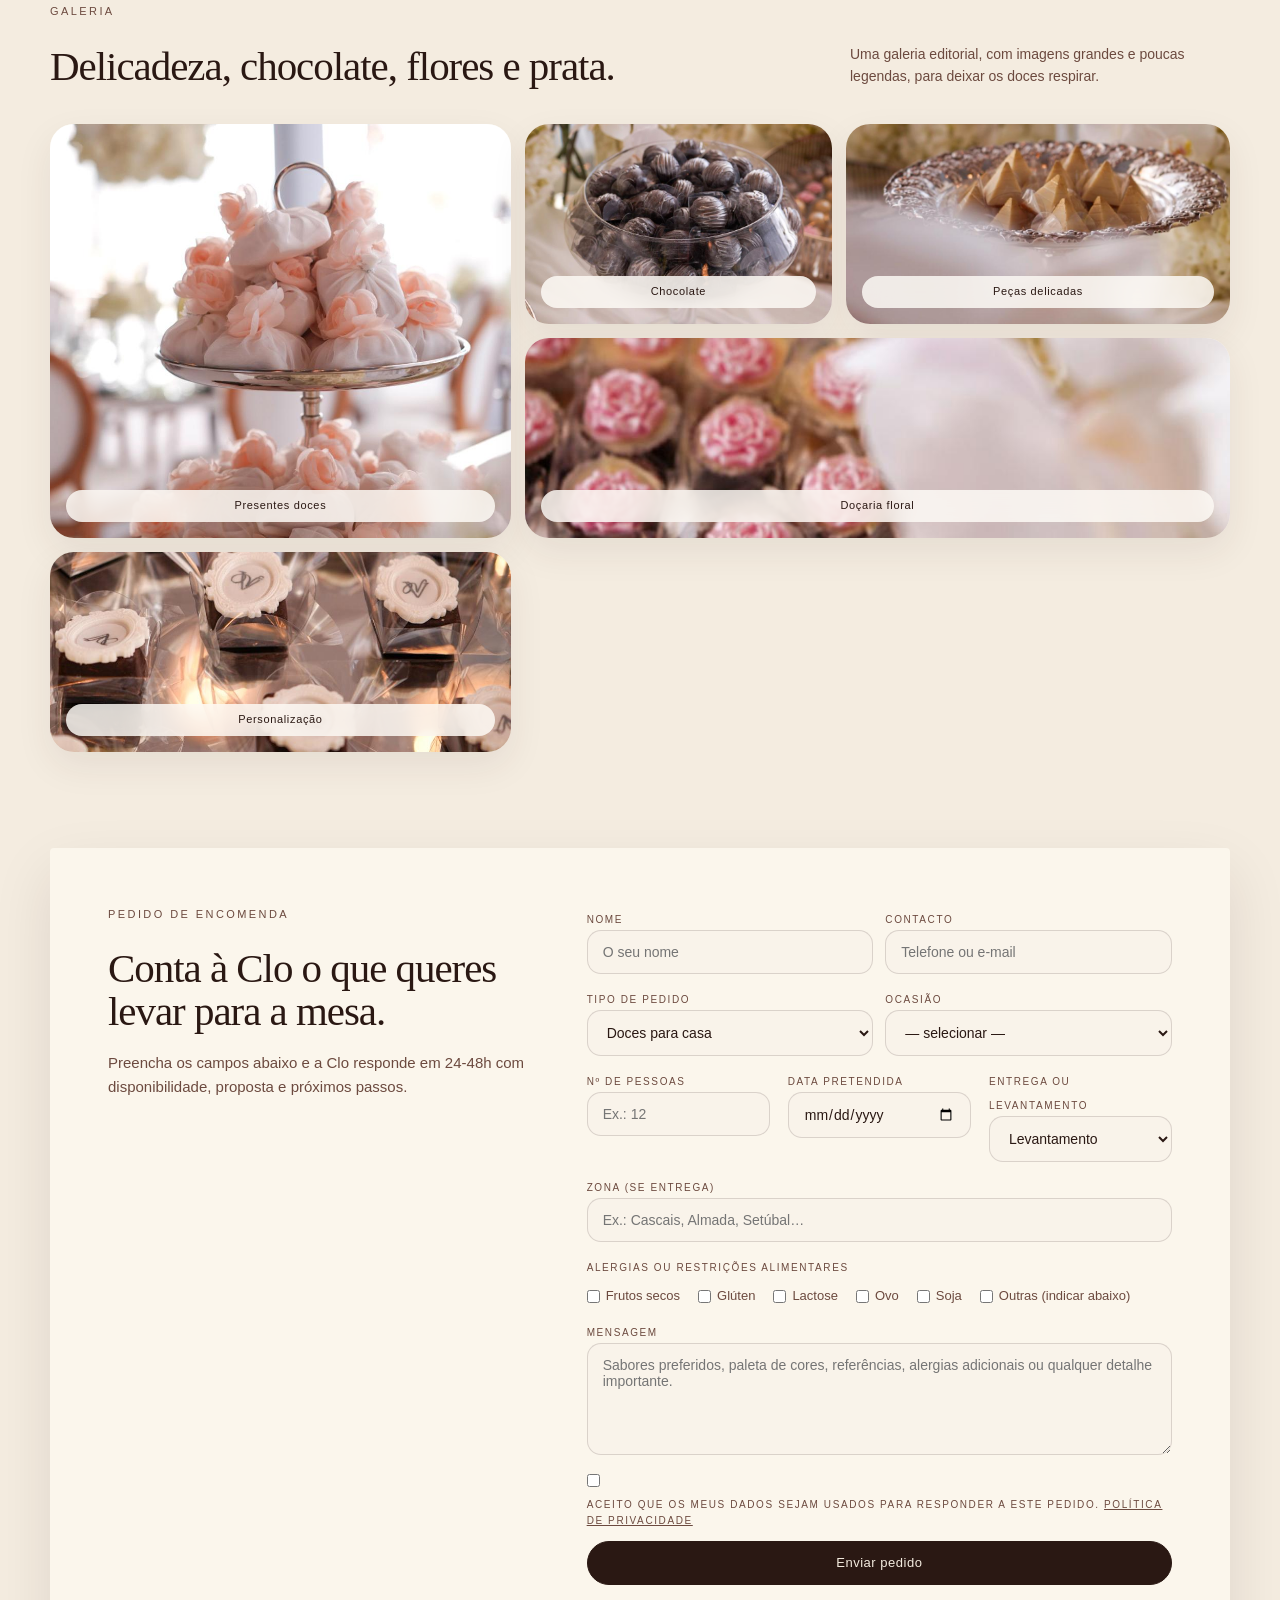
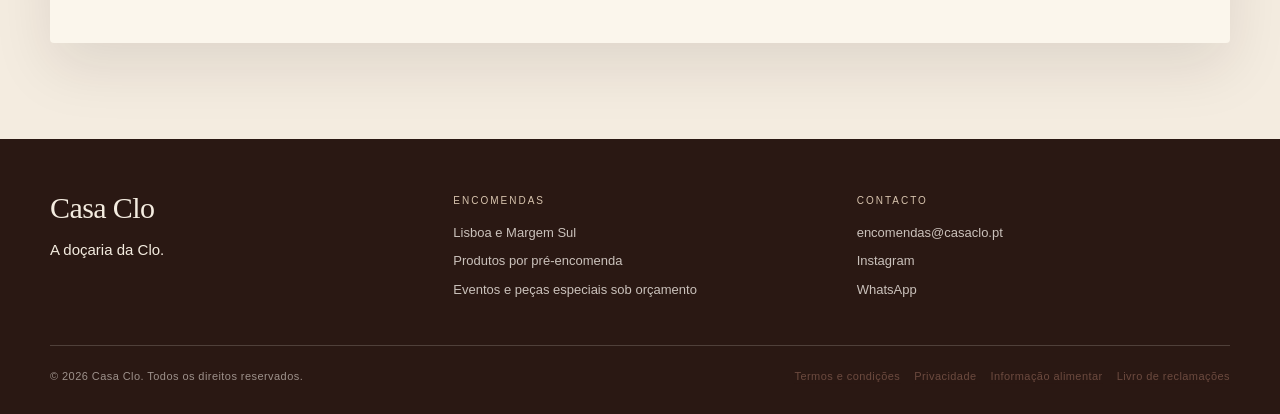
==== commit b7371f67: "Add files via upload" ====
--- a/index.html
+++ b/index.html
@@ -15,12 +15,6 @@
   <meta property="og:image:height" content="630">
   <meta name="twitter:card" content="summary_large_image">
   <meta name="twitter:image" content="images/og-image.jpg">
-
-  <!-- Fontes (Google Fonts CDN — substitui o bundle de woff2 anterior) -->
-  <link rel="preconnect" href="https://fonts.googleapis.com">
-  <link rel="preconnect" href="https://fonts.gstatic.com" crossorigin>
-  <link rel="stylesheet" href="https://fonts.googleapis.com/css2?family=Cormorant:ital,wght@0,300..700;1,300..700&family=Fraunces:ital,opsz,wght,SOFT@0,9..144,300..700,0..100;1,9..144,300..700,0..100&family=Inter+Tight:ital,wght@0,300..700;1,300..700&family=Italiana&display=swap">
-
   <!-- Folha de estilos -->
   <link rel="stylesheet" href="style.css">
 </head>
@@ -169,6 +163,54 @@
               <div class="product-topline"><span>Fim-de-semana</span><span class="tag">6 a 10 pessoas</span></div>
               <h3>Sobremesa de domingo</h3>
               <p>Uma sobremesa familiar, pensada para almoços demorados e mesas cheias.</p>
+              <div class="product-meta">
+                <span class="price">Sob encomenda</span>
+                <a class="mini-button" href="#contactos">Encomendar</a>
+              </div>
+            </div>
+          </article>
+
+          <!-- Bolo de aniversário (criança) -->
+          <article class="product-card">
+            <div class="product-image">
+              <img src="images/bolo-urso-aniversario.jpg" alt="Bolo de aniversário com ursinho de fondant e vela dourada">
+            </div>
+            <div class="product-body">
+              <div class="product-topline"><span>Aniversário</span><span class="tag">Criança</span></div>
+              <h3>Bolo de aniversário</h3>
+              <p>Bolos pensados para os mais pequenos — figuras moldadas à mão, paletas suaves e detalhes que tornam o dia memorável.</p>
+              <div class="product-meta">
+                <span class="price">Sob encomenda</span>
+                <a class="mini-button" href="#contactos">Encomendar</a>
+              </div>
+            </div>
+          </article>
+
+          <!-- Bolo de baptizado -->
+          <article class="product-card">
+            <div class="product-image">
+              <img src="images/bolo-pes-bebe.jpg" alt="Bolo de baptizado com pés de bebé em fondant e pérolas">
+            </div>
+            <div class="product-body">
+              <div class="product-topline"><span>Baptizado</span><span class="tag">Comunhão</span></div>
+              <h3>Bolo de baptizado</h3>
+              <p>Bolos para baptizados, comunhões e celebrações de nascimento — discretos, elegantes, com o detalhe certo para o dia da família.</p>
+              <div class="product-meta">
+                <span class="price">Sob encomenda</span>
+                <a class="mini-button" href="#contactos">Encomendar</a>
+              </div>
+            </div>
+          </article>
+
+          <!-- Bolo de festa floral -->
+          <article class="product-card">
+            <div class="product-image">
+              <img src="images/bolo-flores-abelhas.jpg" alt="Bolo de festa com flores cor-de-rosa e abelhas em chocolate">
+            </div>
+            <div class="product-body">
+              <div class="product-topline"><span>Festa</span><span class="tag">Floral</span></div>
+              <h3>Bolo de festa floral</h3>
+              <p>Bolos com flores trabalhadas à mão e pequenas figuras — para festas de jardim, primavera, aniversários de menina.</p>
               <div class="product-meta">
                 <span class="price">Sob encomenda</span>
                 <a class="mini-button" href="#contactos">Encomendar</a>
--- a/style.css
+++ b/style.css
@@ -814,8 +814,8 @@
 .gallery-grid {
   display: grid;
   grid-template-columns: 1.2fr 0.8fr 1fr;
+  grid-auto-rows: 200px;
   gap: 14px;
-  min-height: 600px;
 }
 
 .gallery-grid figure {
@@ -1007,6 +1007,7 @@
   }
   .gallery-grid {
     grid-template-columns: 1fr 1fr;
+    grid-auto-rows: 180px;
   }
   .gallery-grid figure:first-child,
   .gallery-grid figure:nth-child(4) {
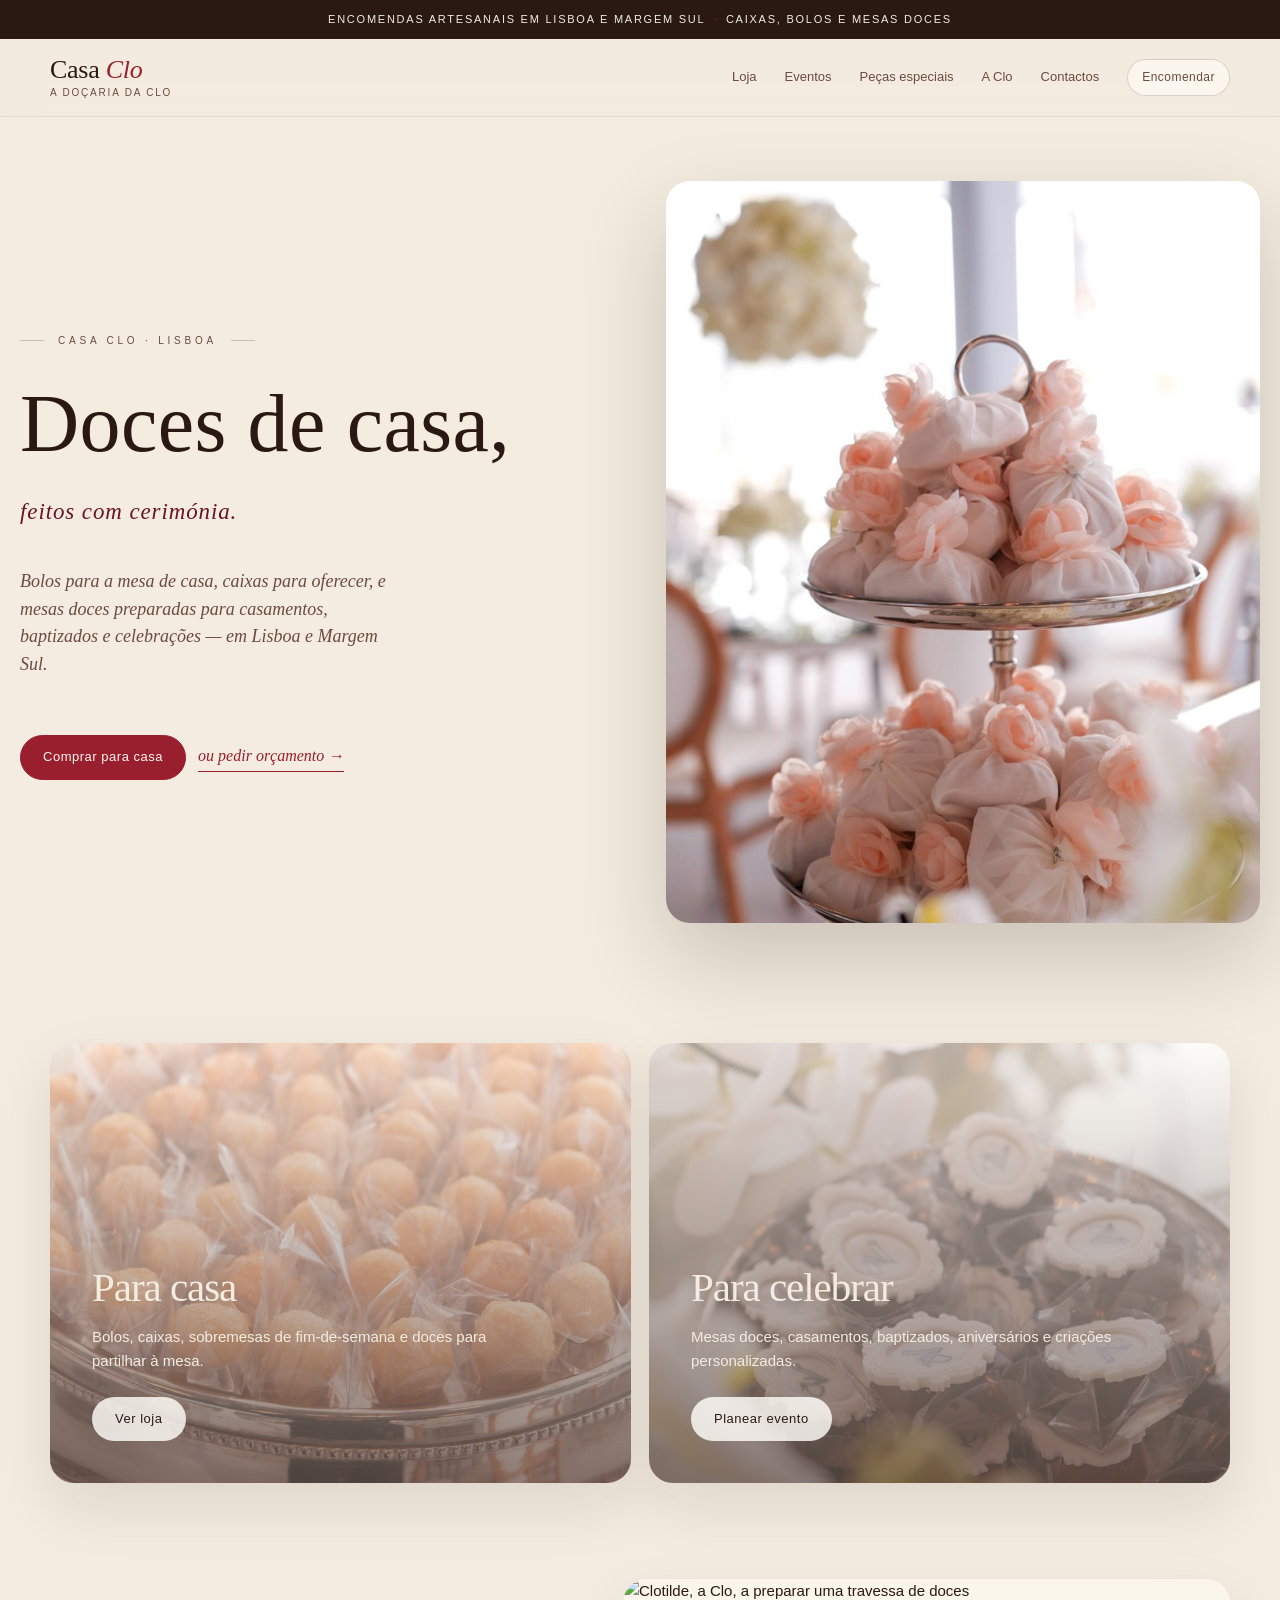
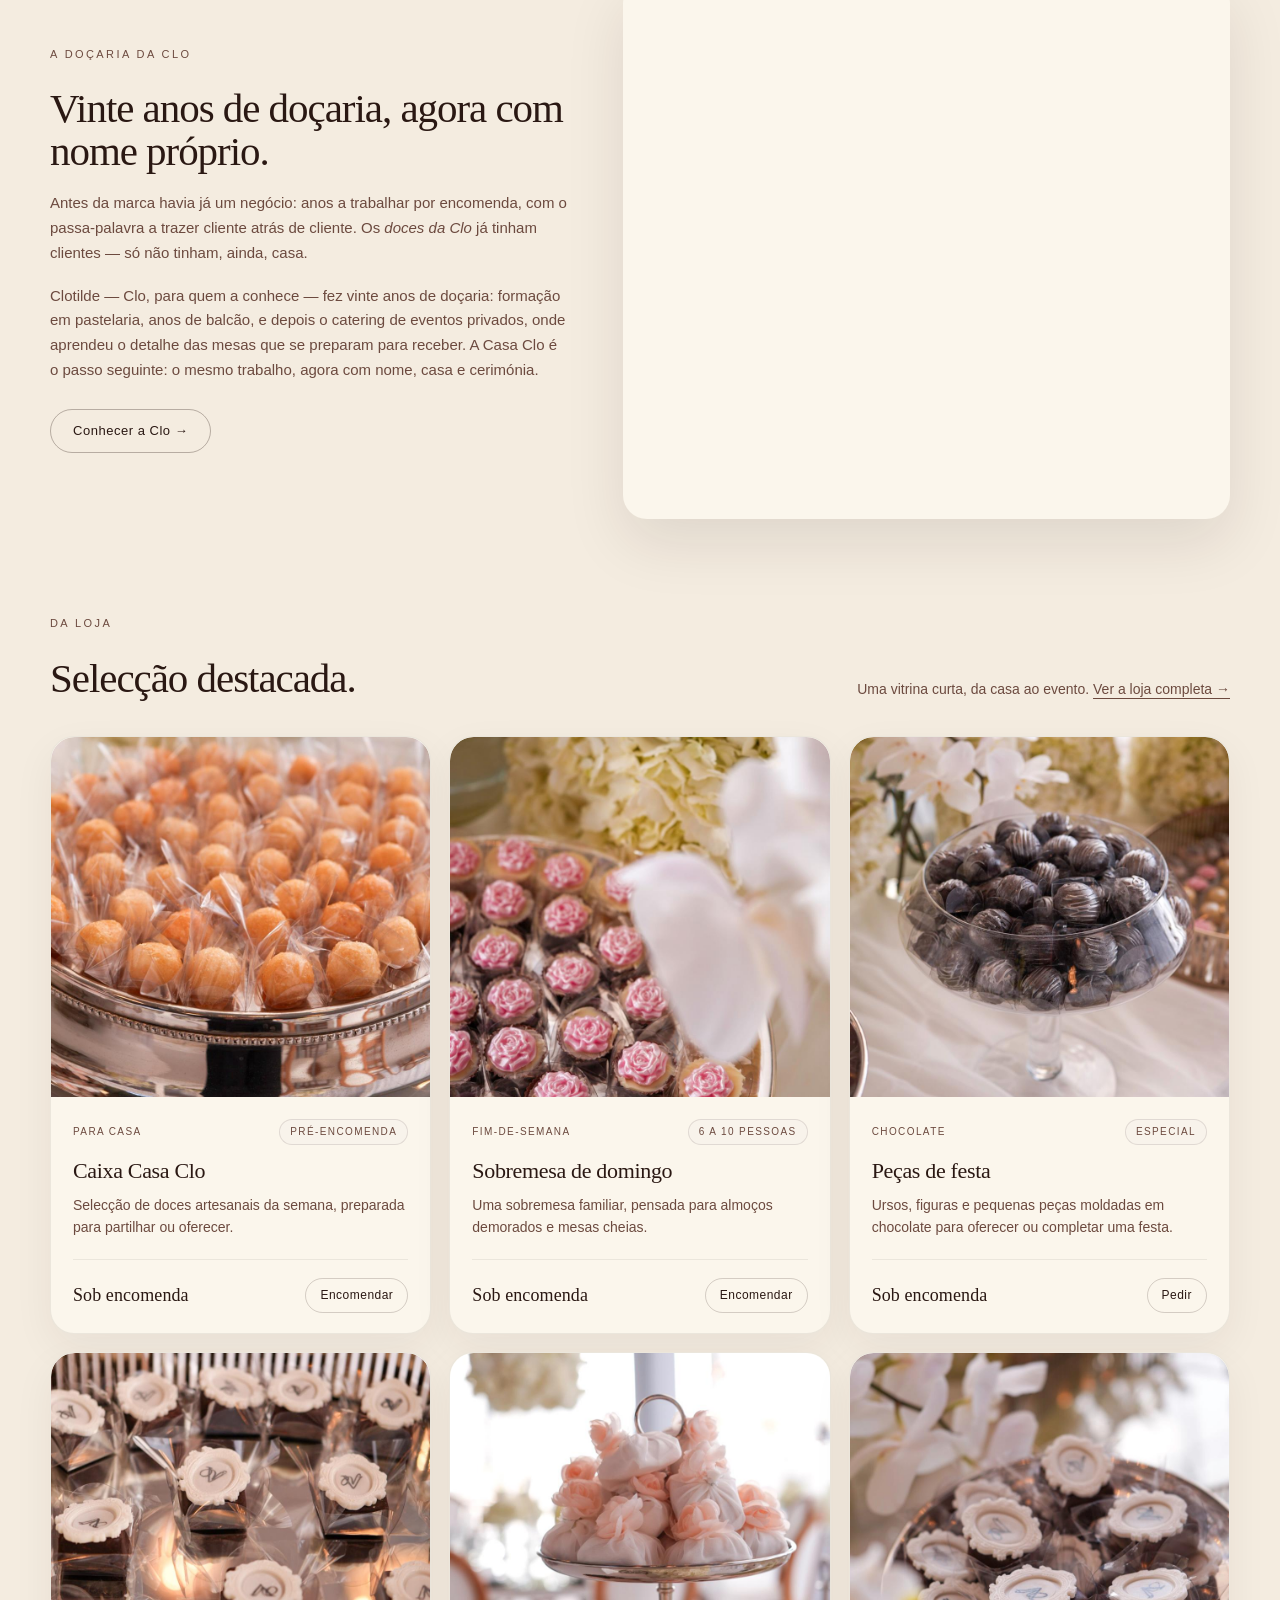
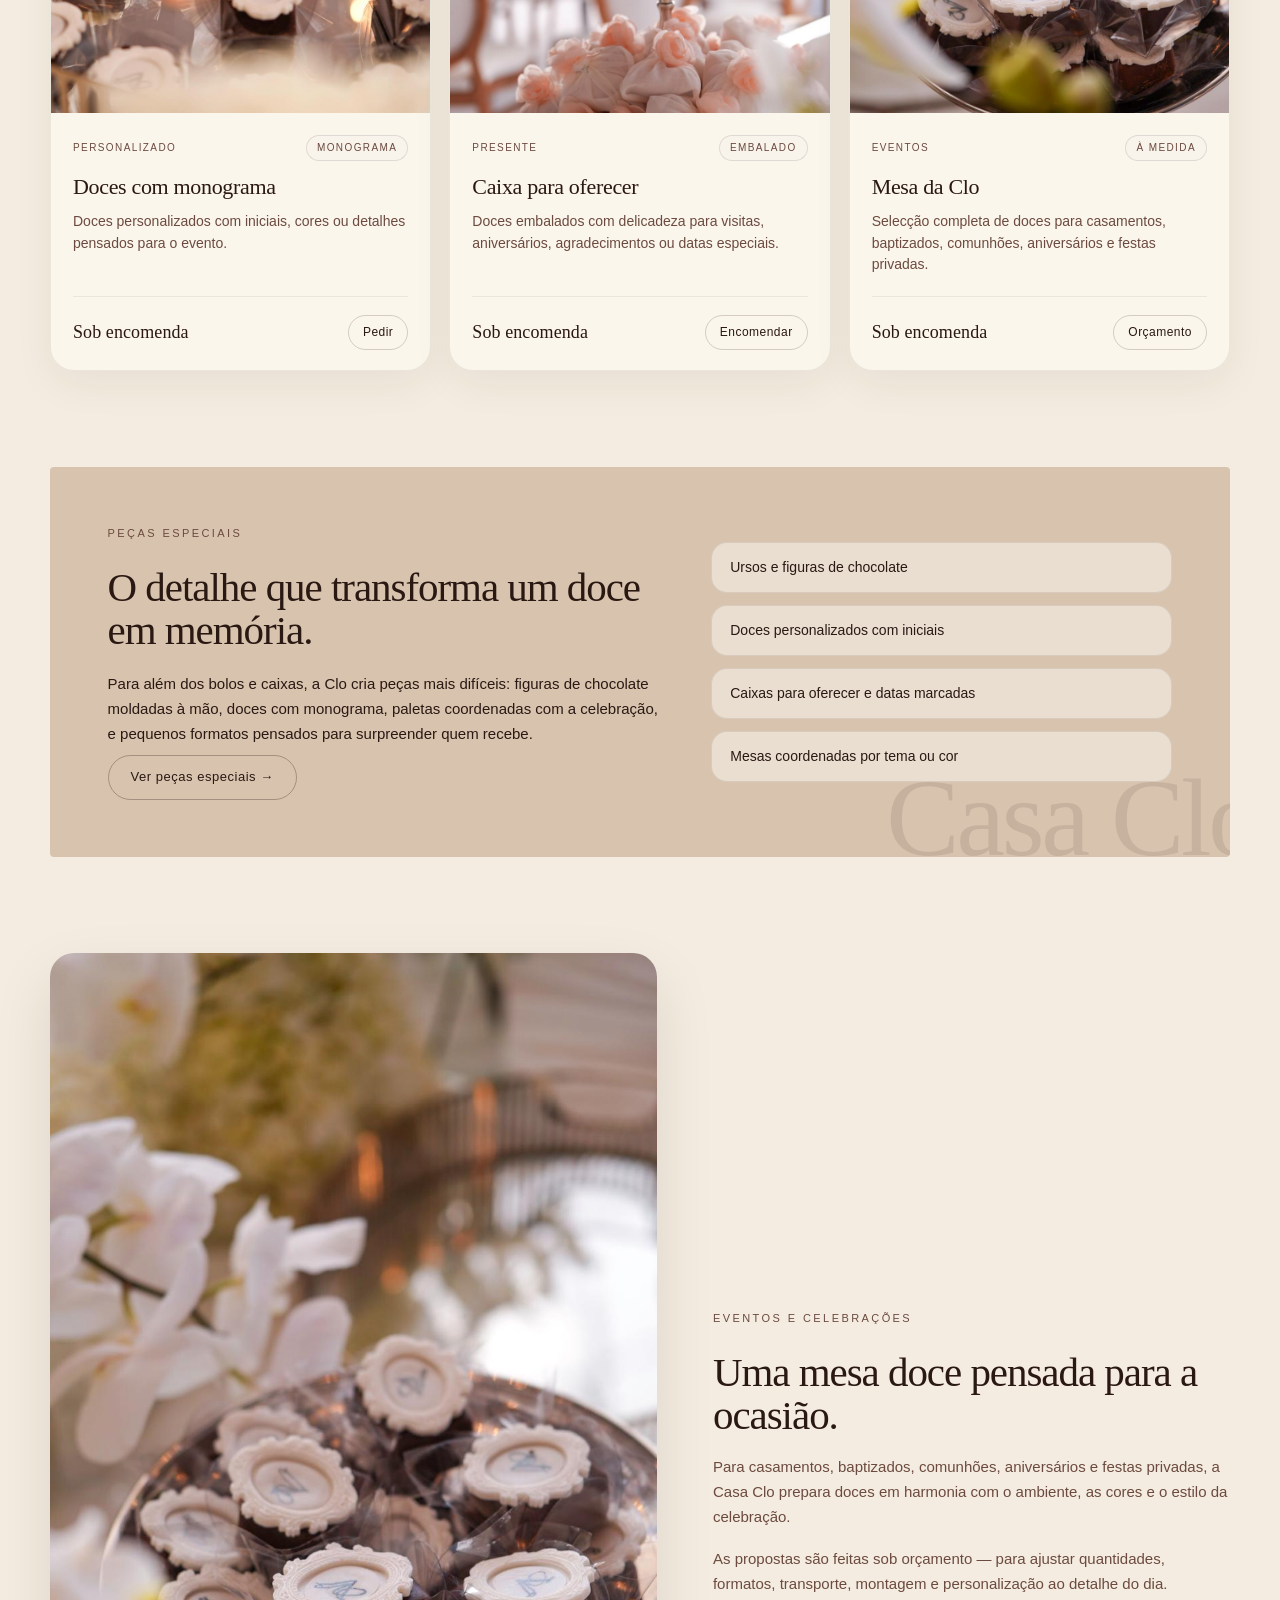
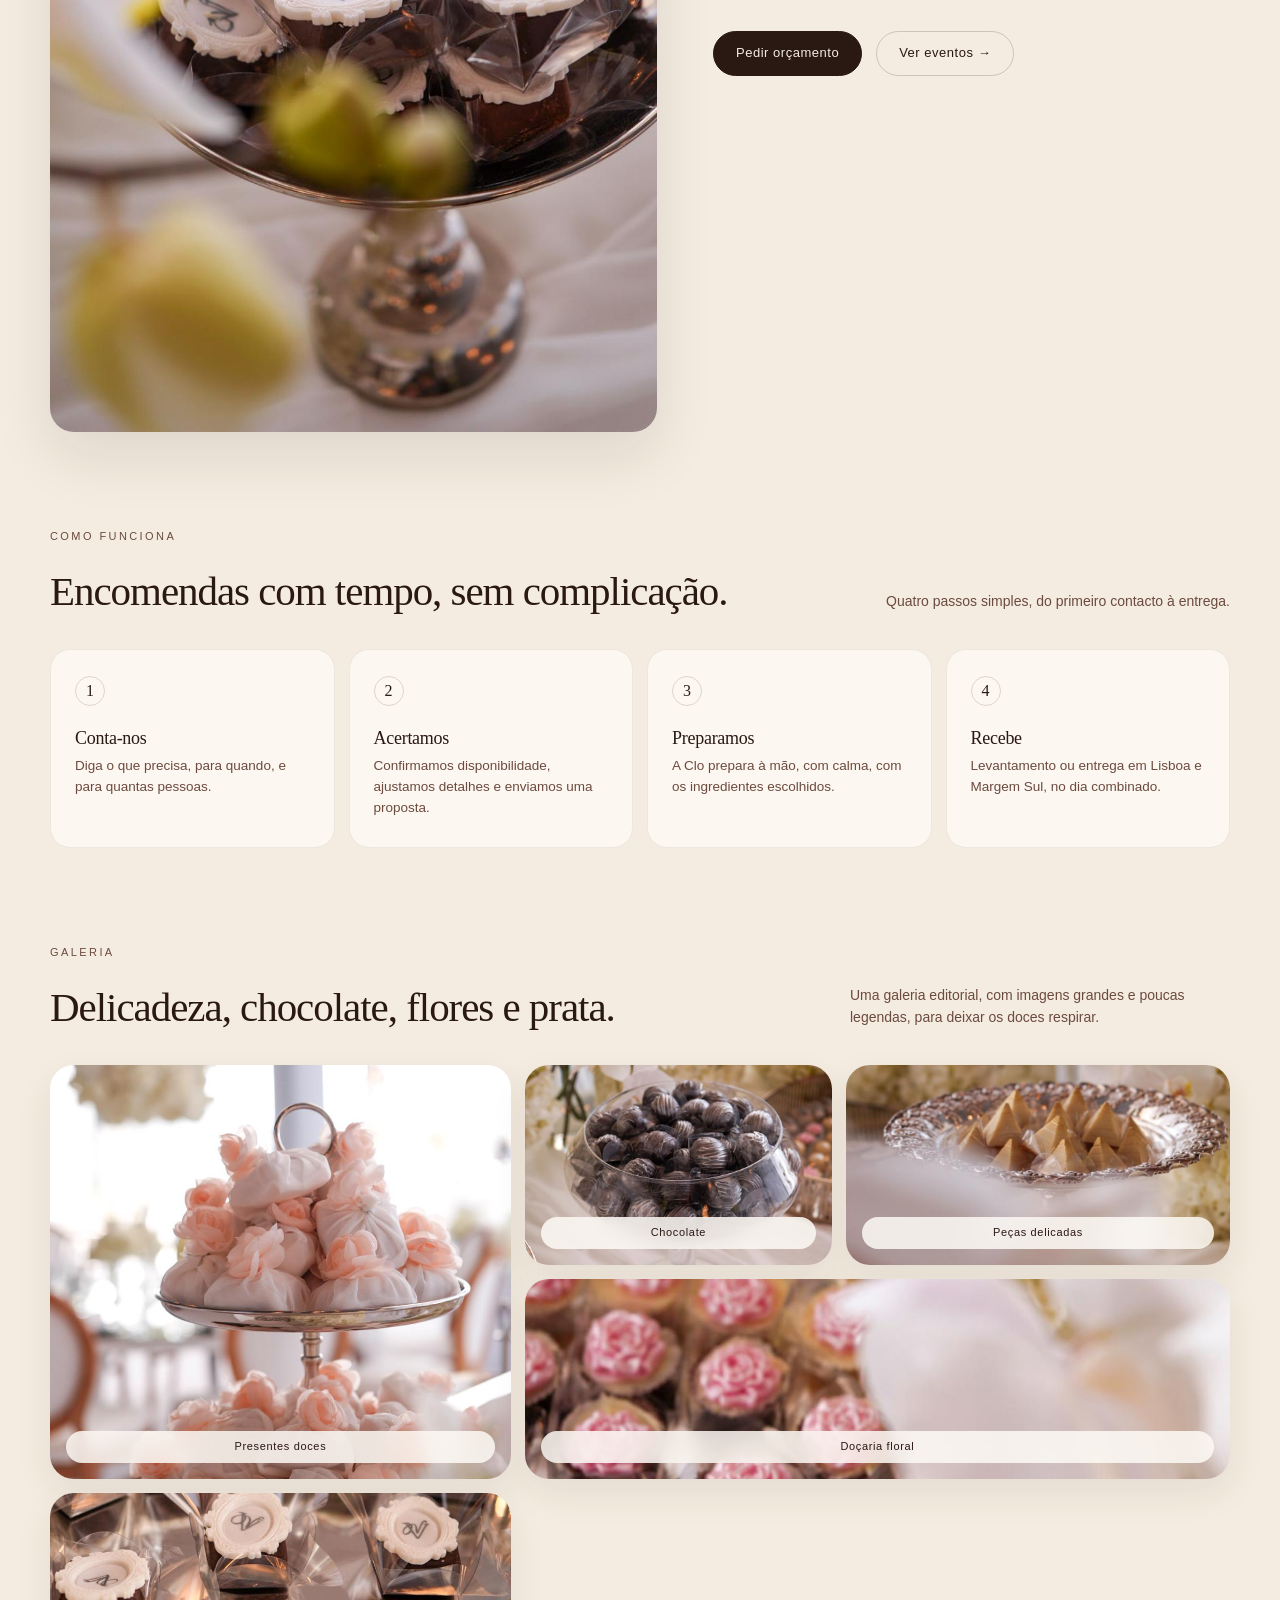
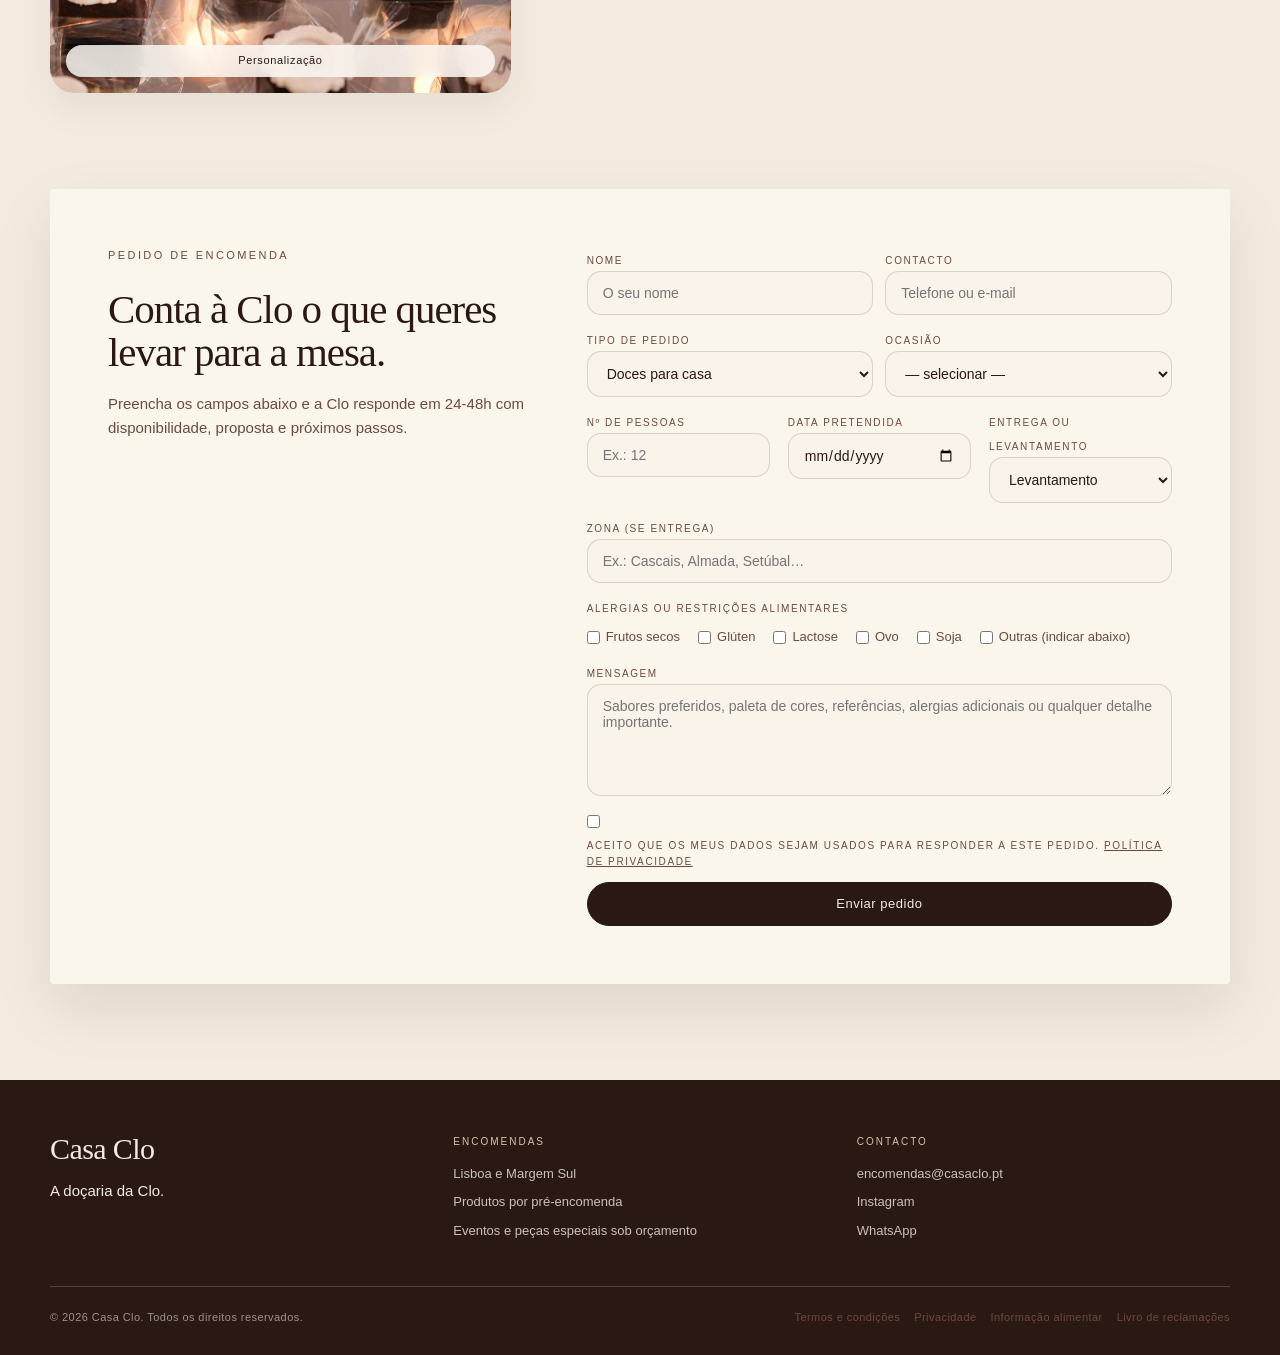
==== commit 3d72b292: "Add files via upload" ====
--- a/index.html
+++ b/index.html
@@ -31,7 +31,7 @@
           <span>A doçaria da Clo</span>
         </a>
         <div class="menu" id="menu">
-          <a href="#loja">Loja</a>
+          <a href="loja.html">Loja</a>
           <a href="#eventos">Eventos</a>
           <a href="#pecas">Peças especiais</a>
           <a href="#clo">A Clo</a>
@@ -123,16 +123,17 @@
       </section>
 
       <!-- ============================================================
-           LOJA — todos "Sob encomenda" + naming ajustado
+           VITRINA DA LOJA — selecção destacada na homepage
+           Loja completa em loja.html
            ============================================================ -->
       <section class="section shop" id="loja">
         <div class="section-heading">
           <div>
-            <div class="eyebrow">Loja por pré-encomenda</div>
-            <h2>Escolhas da semana</h2>
-          </div>
-          <p>
-            Uma loja curta e curada: pedidos preparados à medida, com tempo, para uma data combinada.
+            <div class="eyebrow">Da loja</div>
+            <h2>Selecção destacada.</h2>
+          </div>
+          <p>
+            Uma vitrina curta, da casa ao evento. <a href="loja.html" style="text-decoration: underline; text-underline-offset: 4px;">Ver a loja completa →</a>
           </p>
         </div>
 
@@ -163,54 +164,6 @@
               <div class="product-topline"><span>Fim-de-semana</span><span class="tag">6 a 10 pessoas</span></div>
               <h3>Sobremesa de domingo</h3>
               <p>Uma sobremesa familiar, pensada para almoços demorados e mesas cheias.</p>
-              <div class="product-meta">
-                <span class="price">Sob encomenda</span>
-                <a class="mini-button" href="#contactos">Encomendar</a>
-              </div>
-            </div>
-          </article>
-
-          <!-- Bolo de aniversário (criança) -->
-          <article class="product-card">
-            <div class="product-image">
-              <img src="images/bolo-urso-aniversario.jpg" alt="Bolo de aniversário com ursinho de fondant e vela dourada">
-            </div>
-            <div class="product-body">
-              <div class="product-topline"><span>Aniversário</span><span class="tag">Criança</span></div>
-              <h3>Bolo de aniversário</h3>
-              <p>Bolos pensados para os mais pequenos — figuras moldadas à mão, paletas suaves e detalhes que tornam o dia memorável.</p>
-              <div class="product-meta">
-                <span class="price">Sob encomenda</span>
-                <a class="mini-button" href="#contactos">Encomendar</a>
-              </div>
-            </div>
-          </article>
-
-          <!-- Bolo de baptizado -->
-          <article class="product-card">
-            <div class="product-image">
-              <img src="images/bolo-pes-bebe.jpg" alt="Bolo de baptizado com pés de bebé em fondant e pérolas">
-            </div>
-            <div class="product-body">
-              <div class="product-topline"><span>Baptizado</span><span class="tag">Comunhão</span></div>
-              <h3>Bolo de baptizado</h3>
-              <p>Bolos para baptizados, comunhões e celebrações de nascimento — discretos, elegantes, com o detalhe certo para o dia da família.</p>
-              <div class="product-meta">
-                <span class="price">Sob encomenda</span>
-                <a class="mini-button" href="#contactos">Encomendar</a>
-              </div>
-            </div>
-          </article>
-
-          <!-- Bolo de festa floral -->
-          <article class="product-card">
-            <div class="product-image">
-              <img src="images/bolo-flores-abelhas.jpg" alt="Bolo de festa com flores cor-de-rosa e abelhas em chocolate">
-            </div>
-            <div class="product-body">
-              <div class="product-topline"><span>Festa</span><span class="tag">Floral</span></div>
-              <h3>Bolo de festa floral</h3>
-              <p>Bolos com flores trabalhadas à mão e pequenas figuras — para festas de jardim, primavera, aniversários de menina.</p>
               <div class="product-meta">
                 <span class="price">Sob encomenda</span>
                 <a class="mini-button" href="#contactos">Encomendar</a>
